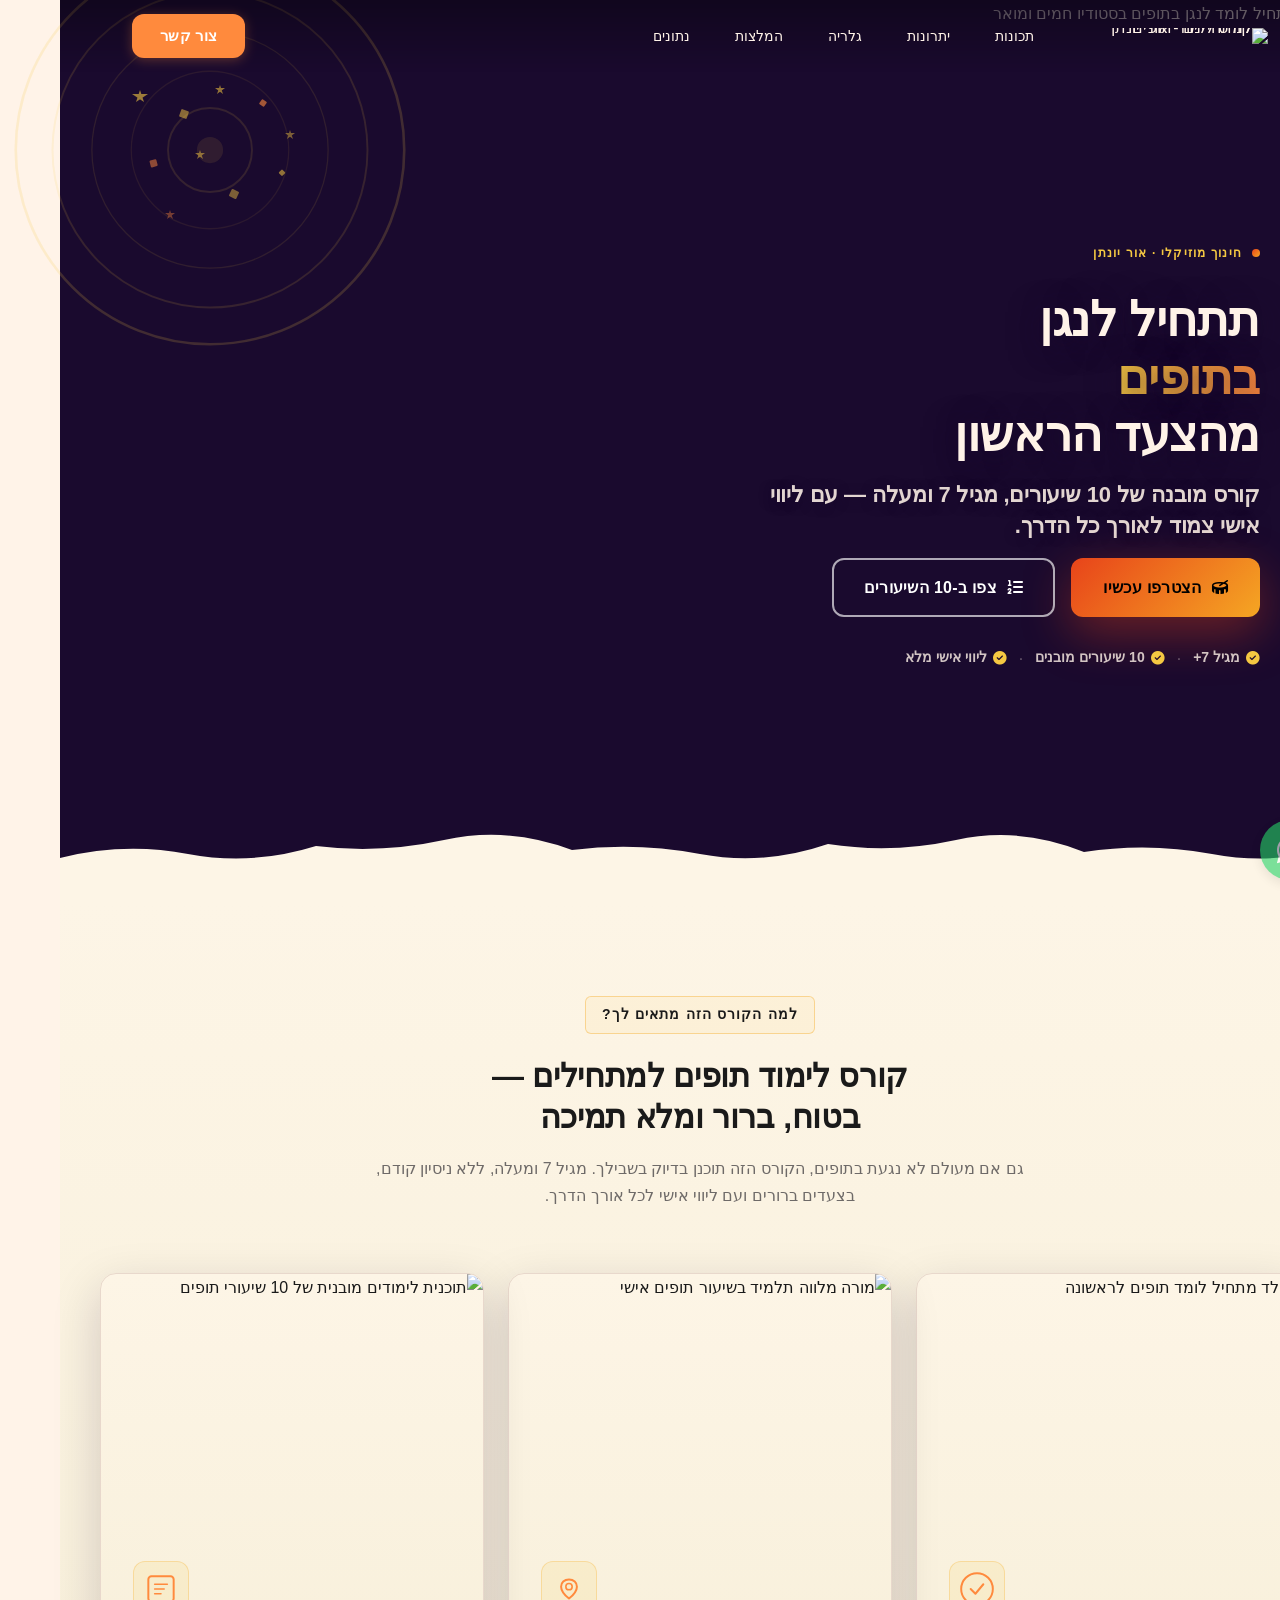
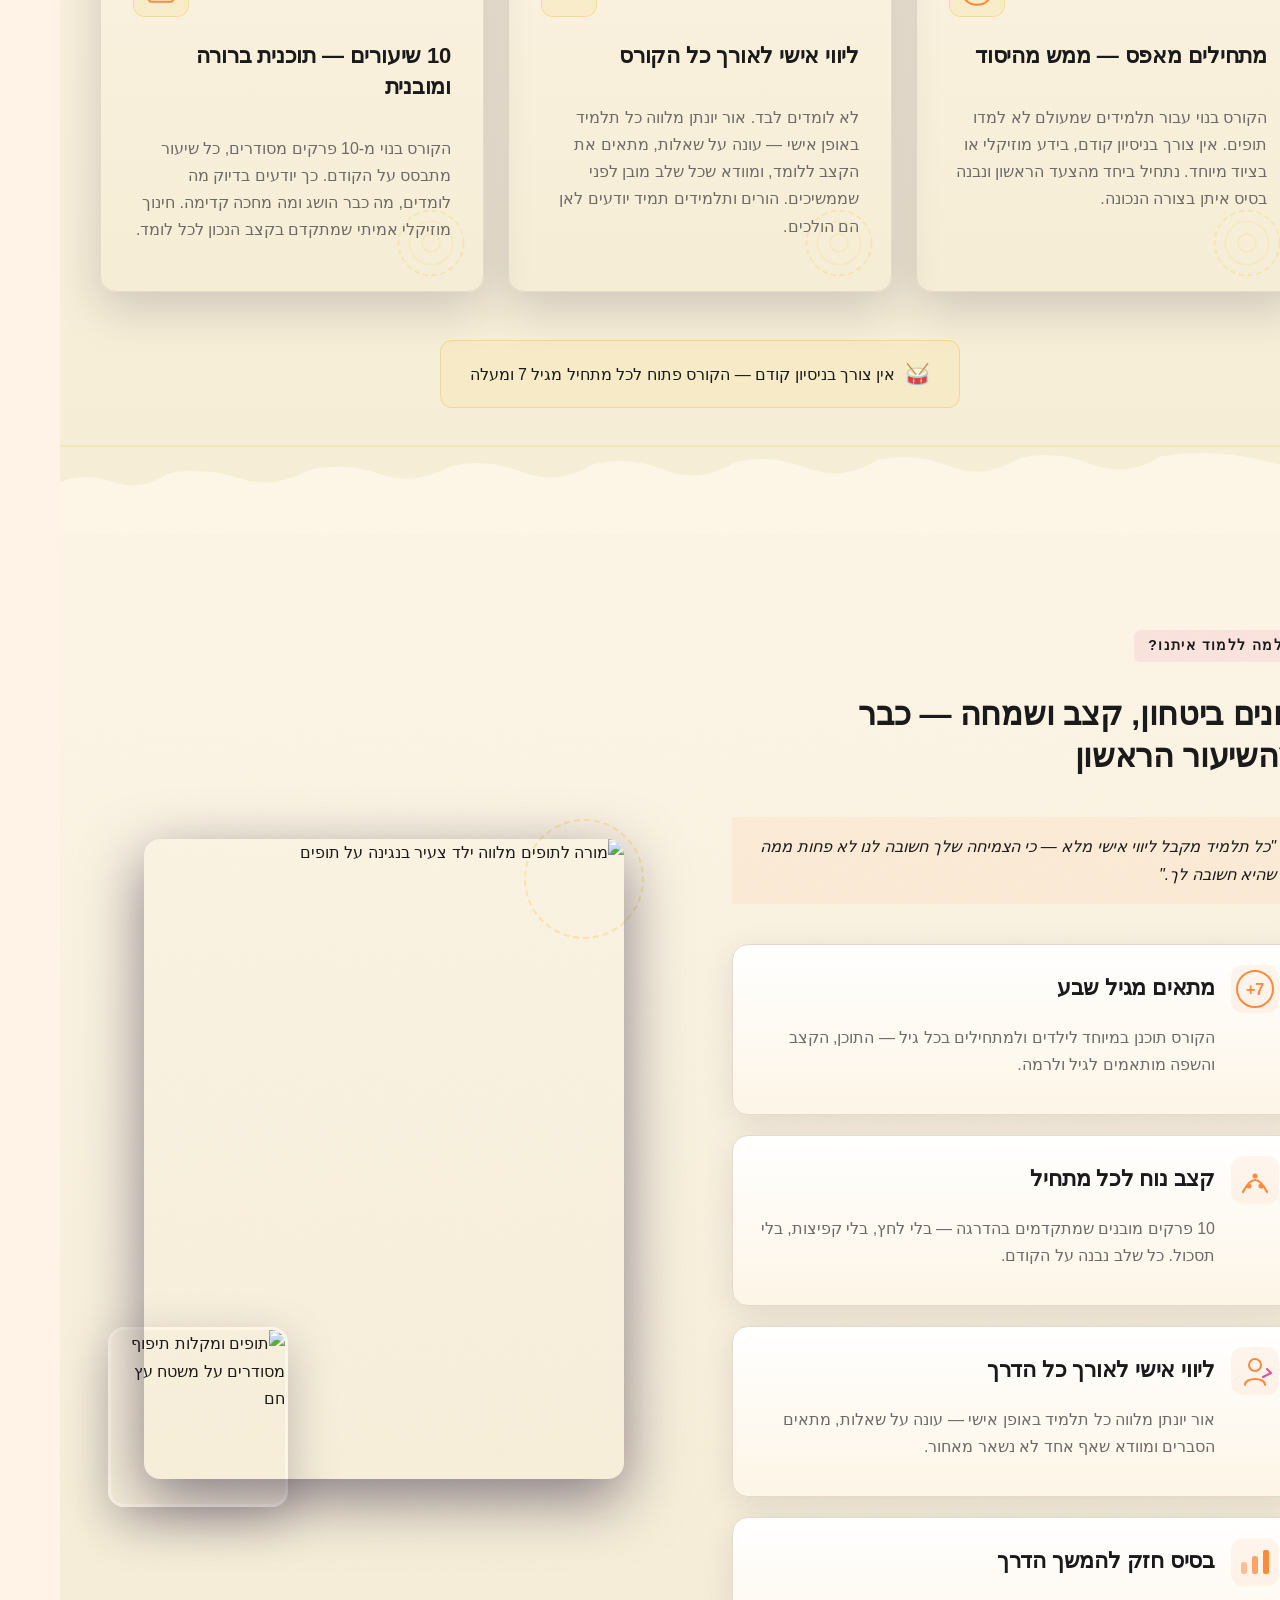
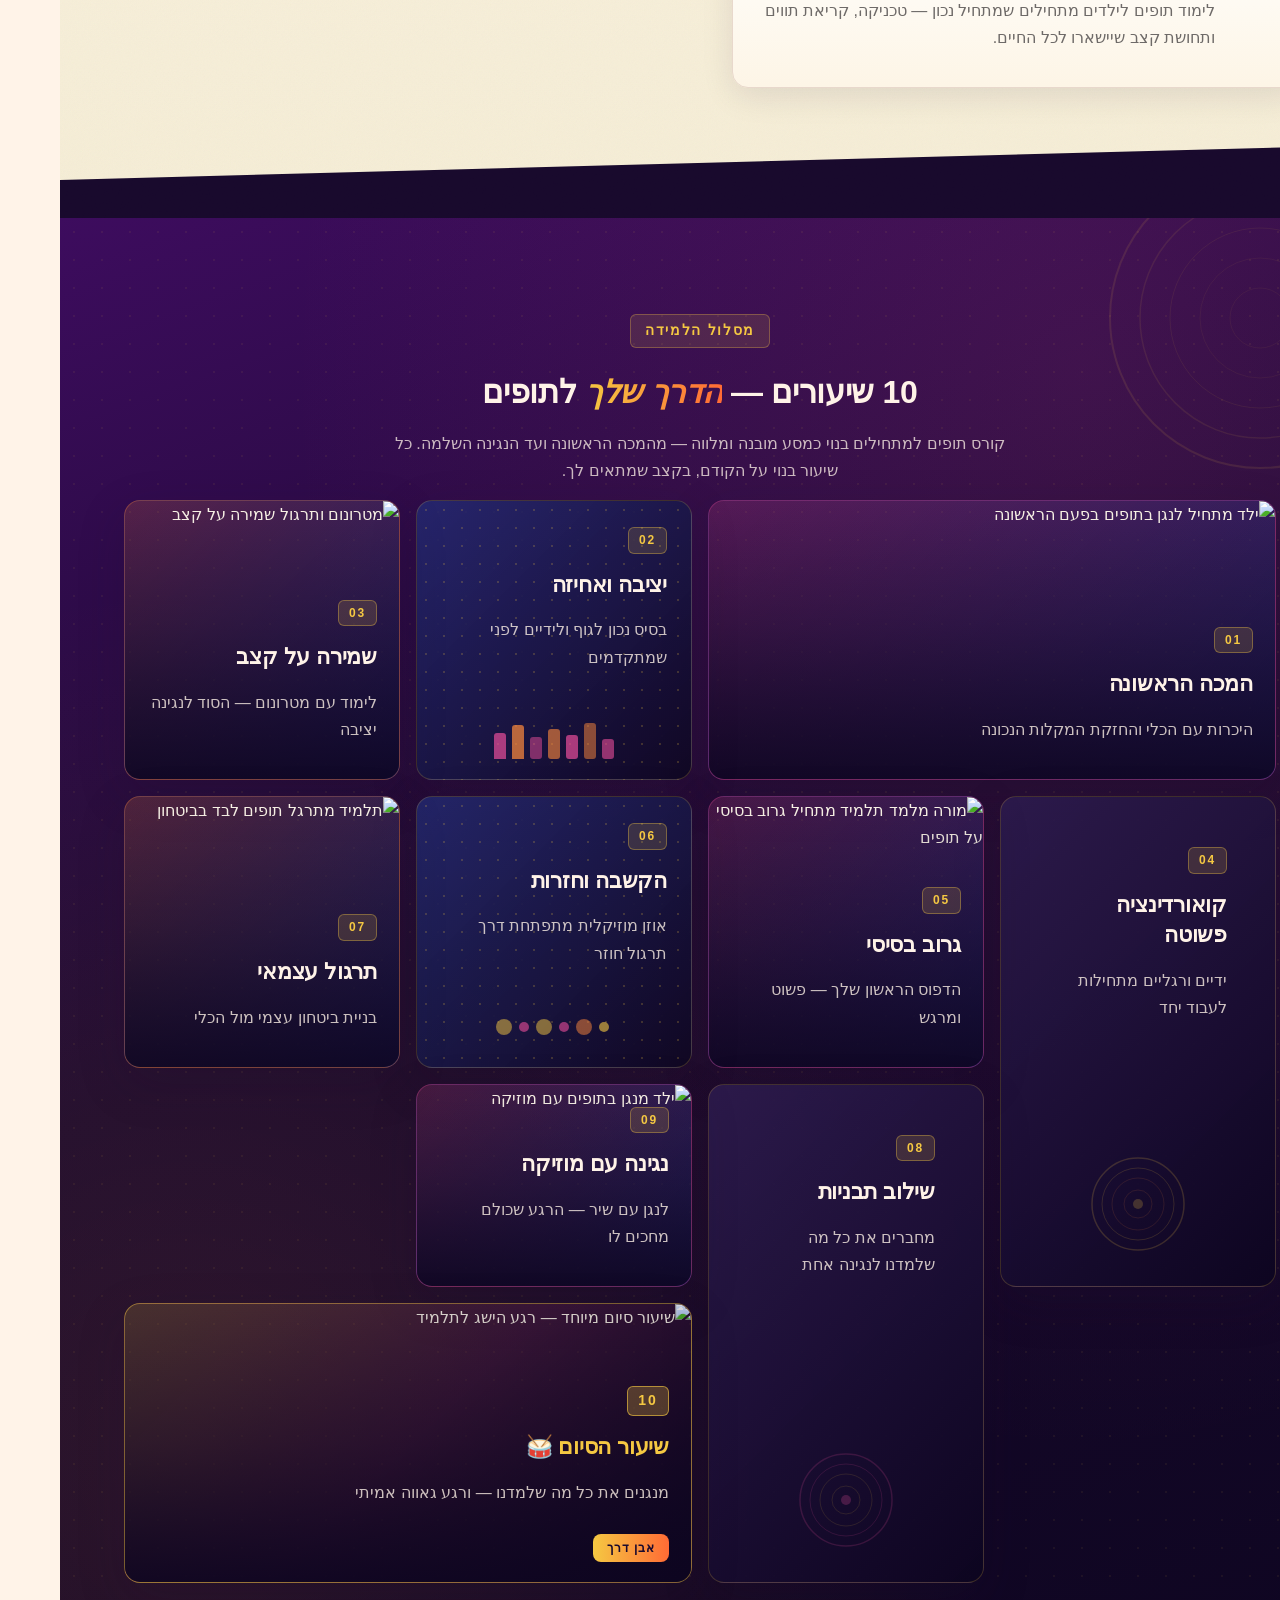
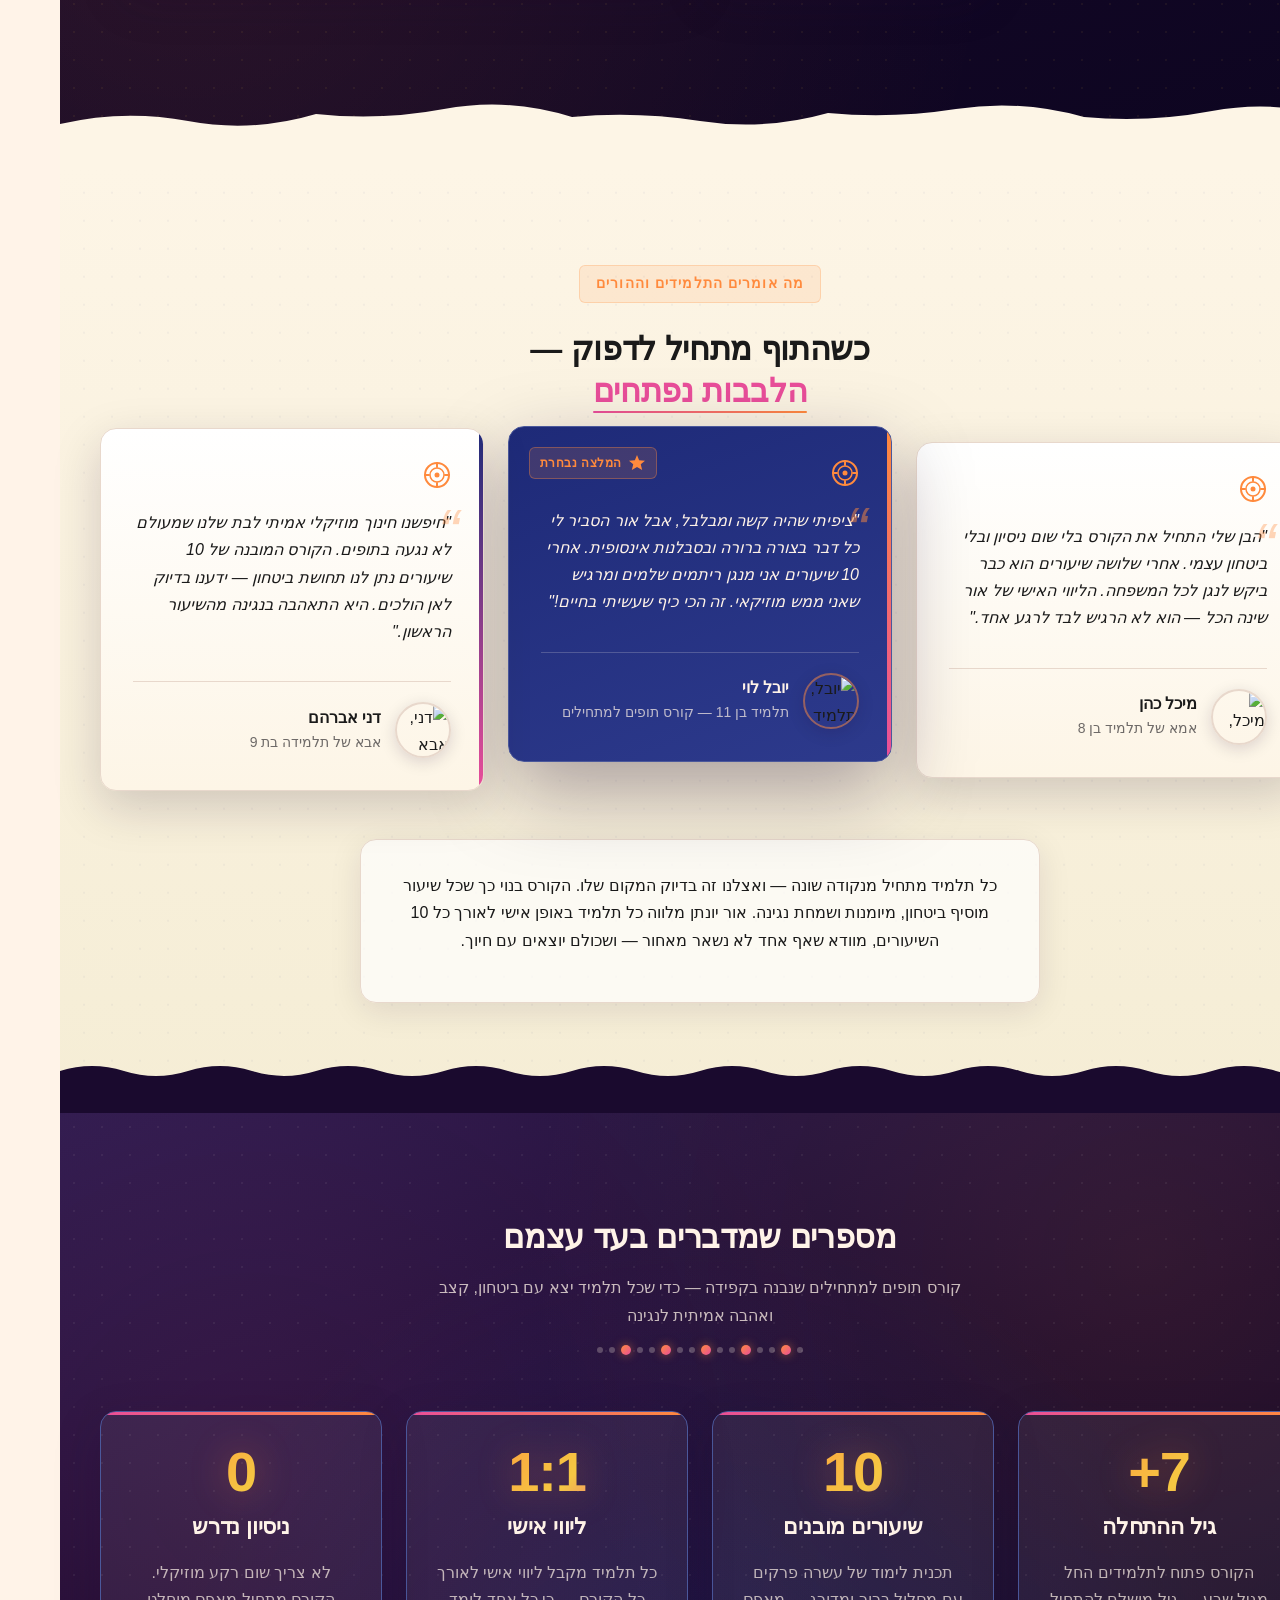
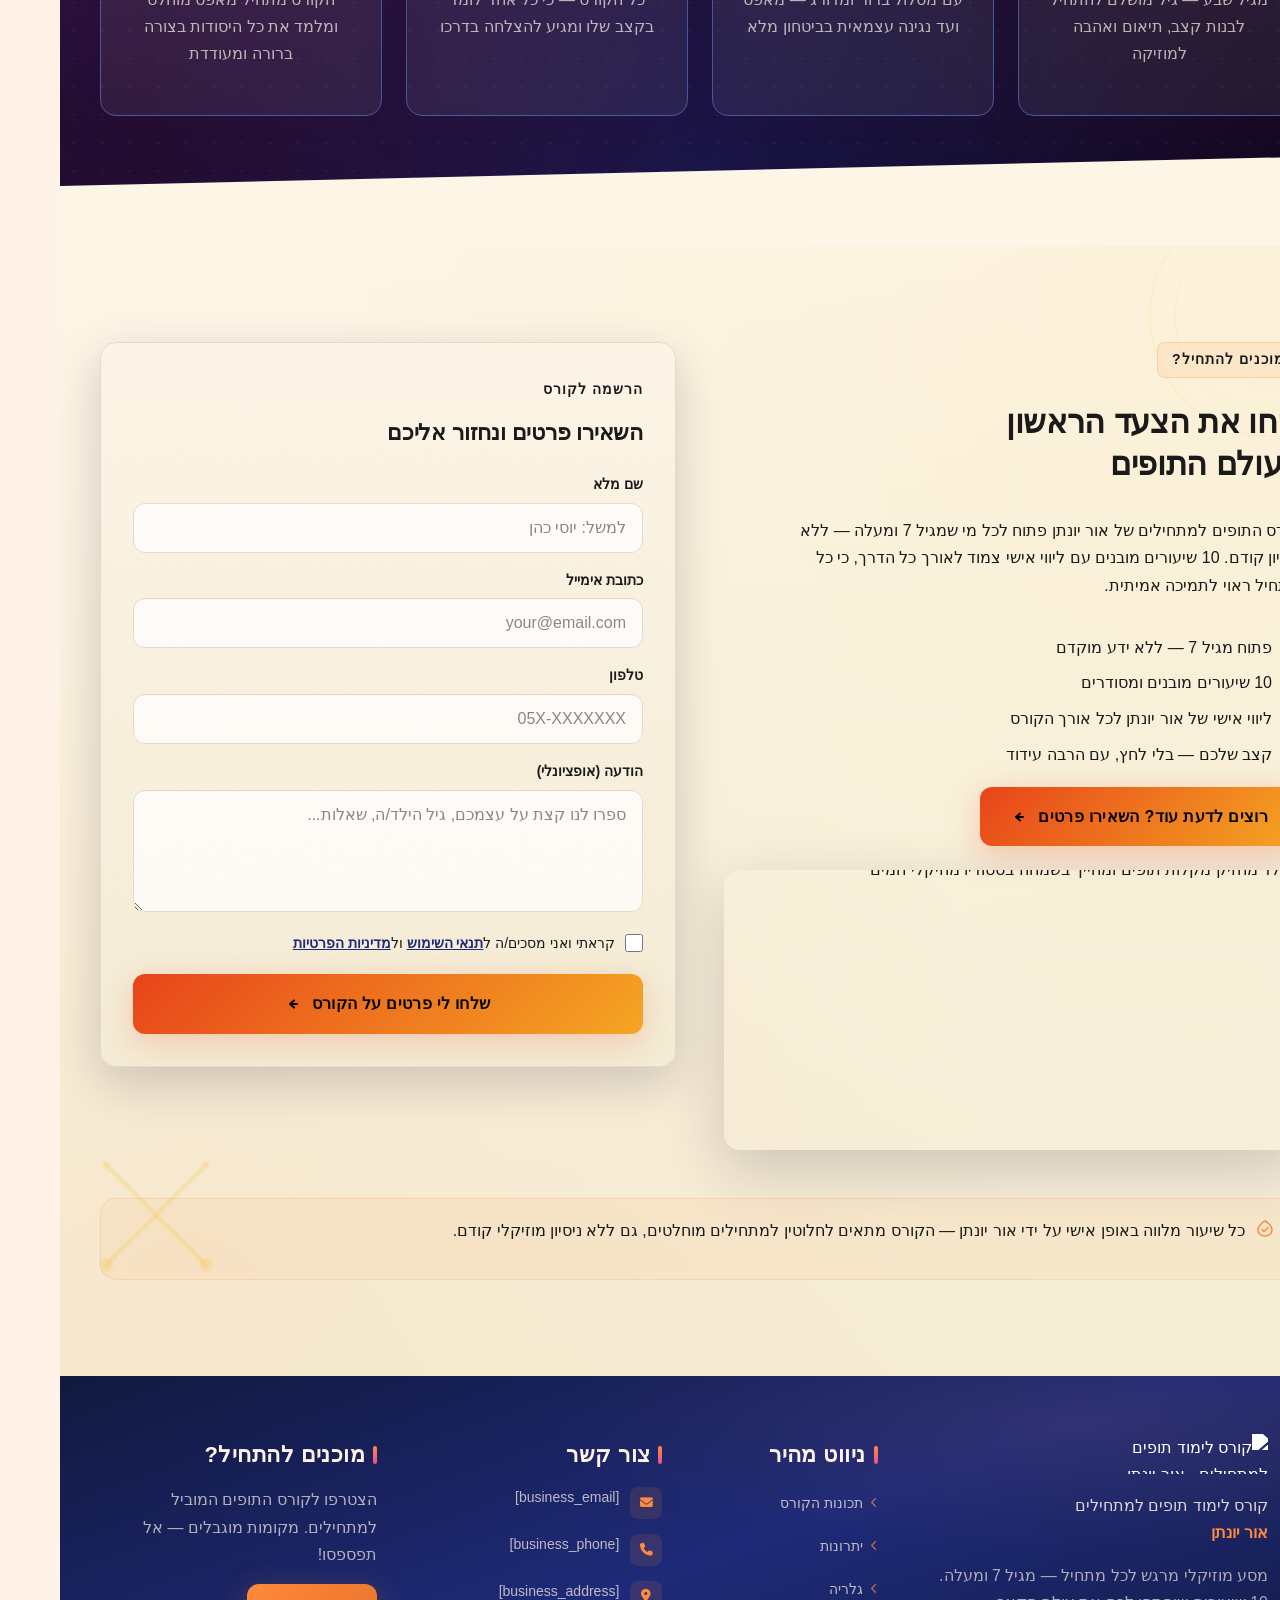
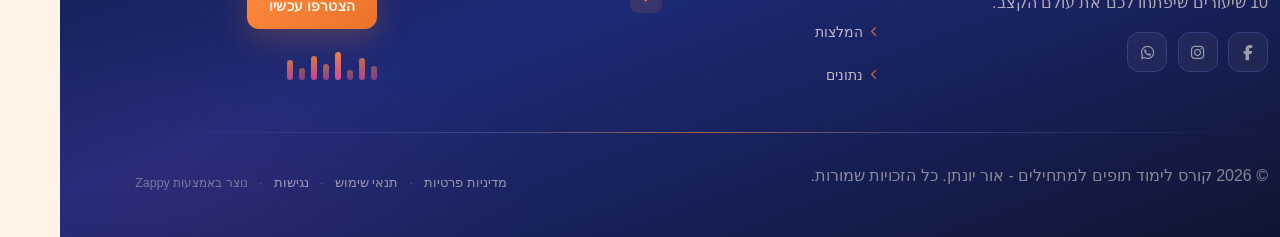
==== index.html @ 0bcd695f "Initial website commit" ====
<!DOCTYPE html>
<html lang="he" dir="rtl">
<head>
    <meta charset="UTF-8">
    <meta name="viewport" content="width=device-width, initial-scale=1.0">
    <meta name="robots" content="index, follow">
    <title>חינוך מוזיקלי — קורס לימוד תופים למתחילים - אור יונתן</title>
    <meta name="description" content="A beginner drums course designed for students starting from age 7, offering a structured 10-lesson curriculum. The course emphasizes personal accompaniment and ">
    <meta name="keywords" content="חינוך מוזיקלי, קורס תופים למתחילים, לימוד תופים לילדים מתחילים, קורס תופים אונליין למתחילים">
    
    <!-- Favicons -->
    <link rel="icon" type="image/x-icon" href="/assets/favicon.ico">
    <link rel="icon" type="image/png" sizes="16x16" href="/assets/favicon-16x16.png">
    <link rel="icon" type="image/png" sizes="32x32" href="/assets/favicon-32x32.png">
    <link rel="icon" type="image/png" sizes="48x48" href="/assets/favicon-48x48.png">
    <link rel="icon" type="image/png" sizes="192x192" href="/assets/favicon-192x192.png">
    <link rel="icon" type="image/png" sizes="512x512" href="/assets/favicon-512x512.png">
    <link rel="apple-touch-icon" href="/assets/apple-touch-icon.png">
    <!-- Zappy Analytics -->
<script>
(function() {
  'use strict';
  
  // Configuration
  var config = {
    websiteId: 'aa95f703-47a1-4709-b391-1533a9c128d7',
    apiUrl: 'https://api.zappy5.com/api/analytics/track',
    sessionDuration: 30 * 60 * 1000, // 30 minutes
    visitorDuration: 30 * 24 * 60 * 60 * 1000, // 30 days
    trackPageViews: true,
    trackClicks: true,
    trackFormSubmissions: true
  };
  
  // Generate or retrieve persistent visitor ID (30 days)
  function getVisitorId() {
    var visitorKey = 'zappy_visitor_' + config.websiteId;
    var visitor = null;
    
    try {
      visitor = localStorage.getItem(visitorKey);
      if (visitor) {
        var visitorData = JSON.parse(visitor);
        var now = Date.now();
        
        // Check if visitor ID is still valid (30 days)
        if (now - visitorData.created < config.visitorDuration) {
          // Update last seen timestamp
          visitorData.lastSeen = now;
          localStorage.setItem(visitorKey, JSON.stringify(visitorData));
          return visitorData.id;
        }
      }
    } catch (e) {
      console.warn('Zappy Analytics: LocalStorage not available');
    }
    
    // Generate new visitor ID
    var newVisitorId = 'zv_' + Date.now() + '_' + Math.random().toString(36).substr(2, 9);
    
    try {
      localStorage.setItem(visitorKey, JSON.stringify({
        id: newVisitorId,
        created: Date.now(),
        lastSeen: Date.now()
      }));
    } catch (e) {
      // Continue without local storage
    }
    
    return newVisitorId;
  }
  
  // Generate or retrieve session ID (30 minutes)
  function getSessionId() {
    var sessionKey = 'zappy_session_' + config.websiteId;
    var session = null;
    
    try {
      session = sessionStorage.getItem(sessionKey);
      if (session) {
        var sessionData = JSON.parse(session);
        var now = Date.now();
        
        // Check if session is still valid
        if (now - sessionData.timestamp < config.sessionDuration) {
          // Update timestamp
          sessionData.timestamp = now;
          sessionStorage.setItem(sessionKey, JSON.stringify(sessionData));
          return sessionData.id;
        }
      }
    } catch (e) {
      console.warn('Zappy Analytics: SessionStorage not available');
    }
    
    // Generate new session ID
    var newSessionId = 'zs_' + Date.now() + '_' + Math.random().toString(36).substr(2, 9);
    
    try {
      sessionStorage.setItem(sessionKey, JSON.stringify({
        id: newSessionId,
        timestamp: Date.now()
      }));
    } catch (e) {
      // Continue without session storage
    }
    
    return newSessionId;
  }
  
  var visitorId = getVisitorId();
  var sessionId = getSessionId();
  
  // Track an event
  function trackEvent(eventType, data) {
    data = data || {};
    
    var eventData = {
      website_id: config.websiteId,
      event_type: eventType,
      page_path: window.location.pathname,
      referrer: document.referrer || 'direct',
      visitor_id: visitorId,
      session_id: sessionId,
      metadata: data
    };
    
    // Use sendBeacon if available (better for page unload events)
    if (navigator.sendBeacon) {
      var blob = new Blob([JSON.stringify(eventData)], { type: 'application/json' });
      navigator.sendBeacon(config.apiUrl, blob);
    } else {
      // Fallback to fetch
      fetch(config.apiUrl, {
        method: 'POST',
        headers: {
          'Content-Type': 'application/json'
        },
        body: JSON.stringify(eventData),
        keepalive: true
      }).catch(function(error) {
        console.warn('Zappy Analytics: Failed to track event', error);
      });
    }
  }
  
  // Track page view
  if (config.trackPageViews) {
    trackEvent('pageview', {
      title: document.title,
      url: window.location.href
    });
  }
  
  // Track clicks on important elements
  if (config.trackClicks) {
    document.addEventListener('click', function(e) {
      var target = e.target;
      
      // Track button clicks (counted as actions)
      if (target.tagName === 'BUTTON' || target.closest('button')) {
        var button = target.tagName === 'BUTTON' ? target : target.closest('button');
        trackEvent('click', {
          element: 'button',
          text: button.textContent.trim().substring(0, 100),
          id: button.id || null,
          class: button.className || null
        });
      }
      
      // Track link clicks (navigation - not counted as actions)
      else if (target.tagName === 'A' || target.closest('a')) {
        var link = target.tagName === 'A' ? target : target.closest('a');
        trackEvent('navigation', {
          element: 'link',
          text: link.textContent.trim().substring(0, 100),
          href: link.href,
          external: link.hostname !== window.location.hostname
        });
      }
    }, true);
  }
  
  // Track form submissions
  if (config.trackFormSubmissions) {
    document.addEventListener('submit', function(e) {
      var form = e.target;
      
      trackEvent('form_submit', {
        form_id: form.id || null,
        form_name: form.name || null,
        form_action: form.action || null,
        form_method: form.method || 'GET'
      });
    }, true);
  }
  
  // Track time on page (send on page unload)
  var pageLoadTime = Date.now();
  
  window.addEventListener('beforeunload', function() {
    var timeOnPage = Math.floor((Date.now() - pageLoadTime) / 1000); // in seconds
    
    trackEvent('page_unload', {
      time_on_page: timeOnPage,
      page_path: window.location.pathname
    });
  });
  
  // Expose tracking function globally for custom events
  window.zappyAnalytics = {
    track: trackEvent,
    getVisitorId: function() { return visitorId; },
    getSessionId: function() { return sessionId; }
  };
  
})();
</script>
<!-- End Zappy Analytics -->
    <meta property="og:title" content="חינוך מוזיקלי — קורס לימוד תופים למתחילים - אור יונתן">
    <meta property="og:description" content="A beginner drums course designed for students starting from age 7, offering a structured 10-lesson curriculum. The course emphasizes personal accompaniment and ">
    <meta name="twitter:card" content="summary_large_image">
    <meta name="twitter:title" content="חינוך מוזיקלי — קורס לימוד תופים למתחילים - אור יונתן">
    <meta name="twitter:description" content="A beginner drums course designed for students starting from age 7, offering a structured 10-lesson curriculum. The course emphasizes personal accompaniment and ">
    <meta property="og:type" content="website">
  <meta property="og:locale" content="he_IL">
  
  
  
  
  
  <link rel="stylesheet" href="https://cdnjs.cloudflare.com/ajax/libs/font-awesome/6.4.0/css/all.min.css">

    <!-- Favicons -->
    <link rel="icon" type="image/x-icon" href="/assets/favicon.ico">
    <link rel="icon" type="image/png" sizes="16x16" href="/assets/favicon-16x16.png">
    <link rel="icon" type="image/png" sizes="32x32" href="/assets/favicon-32x32.png">
    <link rel="icon" type="image/png" sizes="48x48" href="/assets/favicon-48x48.png">
    <link rel="icon" type="image/png" sizes="192x192" href="/assets/favicon-192x192.png">
    <link rel="icon" type="image/png" sizes="512x512" href="/assets/favicon-512x512.png">
    <link rel="apple-touch-icon" href="/assets/apple-touch-icon.png">
    <!-- Cookie Consent -->
    <link rel="stylesheet" href="https://cdn.jsdelivr.net/npm/vanilla-cookieconsent@3/dist/cookieconsent.css">
    <script src="https://cdn.jsdelivr.net/npm/vanilla-cookieconsent@3/dist/cookieconsent.umd.js"></script>
    <!-- Mickidum Accessibility Toolbar -->
    <script src="https://cdn.jsdelivr.net/gh/mickidum/acc_toolbar/acctoolbar/acctoolbar.min.js"></script>
    <link rel="stylesheet" href="/styles.css">

    <style id="zappy-dropdown-submenu-styles">
      /* ========== DESKTOP DROPDOWN SUBMENU STYLES ========== */
      /* Base styles for dropdown submenus - parent must be positioned */
      .nav-menu li:has(.sub-menu), nav li:has(.sub-menu), .navbar li:has(.sub-menu), #navMenu li:has(.sub-menu) { position: relative; }
      /* Submenu base - hidden by default */
      .nav-menu .sub-menu, nav .sub-menu, .navbar .sub-menu, #navMenu .sub-menu { display: block !important; position: absolute !important; top: 100%; left: 0; min-width: 220px; background: white; border-radius: 8px; box-shadow: 0 8px 25px rgba(0,0,0,0.15); padding: 8px 0; opacity: 0; visibility: hidden; transform: translateY(10px); transition: all 0.3s ease; z-index: 1000; list-style: none; pointer-events: none; }
      /* CRITICAL: Desktop hover styles to show dropdown */
      .nav-menu li:hover > .sub-menu, nav li:hover > .sub-menu, .navbar li:hover > .sub-menu, #navMenu li:hover > .sub-menu { opacity: 1 !important; visibility: visible !important; transform: translateY(0) !important; pointer-events: auto !important; }
      /* Submenu item styling */
      .sub-menu li { list-style: none; margin: 0; padding: 0; }
      .sub-menu a { display: block !important; padding: 10px 16px !important; color: var(--text-dark, #333) !important; font-weight: 500; text-decoration: none; white-space: nowrap; transition: background-color 0.2s; }
      .sub-menu .zappy-nav-child > a { padding-left: 28px !important; font-size: 0.9em !important; opacity: 0.85 !important; }
      [dir="rtl"] .sub-menu .zappy-nav-child > a, html[lang="he"] .sub-menu .zappy-nav-child > a, html[lang="ar"] .sub-menu .zappy-nav-child > a { padding-left: 10px !important; padding-right: 28px !important; }
      .sub-menu .zappy-nav-parent > a { font-weight: 600 !important; }
      .sub-menu a:hover { background-color: #f5f5f5; }
      /* RTL (Hebrew/Arabic) dropdown positioning */
      [dir="rtl"] .nav-menu .sub-menu, [dir="rtl"] nav .sub-menu, [dir="rtl"] .navbar .sub-menu, html[lang="he"] .nav-menu .sub-menu, html[lang="he"] nav .sub-menu, html[lang="he"] .navbar .sub-menu, html[lang="ar"] .nav-menu .sub-menu, html[lang="ar"] nav .sub-menu, html[lang="ar"] .navbar .sub-menu { left: auto !important; right: 0 !important; }
      /* Hide empty dropdown menus (exclude catalog sub-menus that use <a> children instead of <li>) */
      .sub-menu:empty, .sub-menu:not(:has(li:not(.zappy-hidden-menu-item))):not(:has(> a)), .sub-menu:not(:has(li)):not(:has(> a)) { display: none !important; opacity: 0 !important; visibility: hidden !important; pointer-events: none !important; }
      /* Desktop: show submenu on Menu Group hover */
      li:has(.menu-group-title):hover > .sub-menu { opacity: 1 !important; visibility: visible !important; transform: translateY(0) !important; pointer-events: auto !important; }
      /* Menu Group title styling */
      .nav-menu > li > .menu-group-title, #navMenu > li > .menu-group-title { display: inline-block; padding: 0.5rem 1rem; cursor: default; user-select: none; }
      
      /* ========== MOBILE SUBMENU STYLES ========== */
      @media (max-width: 768px) {
        .nav-menu .sub-menu, nav .sub-menu, .navbar .sub-menu, #navMenu .sub-menu { position: static !important; transform: none !important; box-shadow: none !important; background: transparent !important; max-height: 0; overflow: hidden; opacity: 0; visibility: hidden; transition: max-height 0.3s ease, opacity 0.3s ease; padding: 0 !important; border-radius: 0 !important; }
        .navbar .sub-menu.mobile-expanded, .nav-menu .sub-menu.mobile-expanded, #navMenu .sub-menu.mobile-expanded { max-height: none !important; overflow-y: visible !important; opacity: 1 !important; visibility: visible !important; padding: 8px 0 8px 16px !important; }
        [dir="rtl"] .sub-menu.mobile-expanded, html[lang="he"] .sub-menu.mobile-expanded { padding: 8px 16px 8px 0 !important; }
        /* Disable hover behavior on mobile */
        .nav-menu li:hover > .sub-menu, nav li:hover > .sub-menu, .navbar li:hover > .sub-menu, #navMenu li:hover > .sub-menu { opacity: 0; visibility: hidden; pointer-events: none; }
        .nav-menu li > .sub-menu.mobile-expanded, nav li > .sub-menu.mobile-expanded, .navbar li > .sub-menu.mobile-expanded, #navMenu li > .sub-menu.mobile-expanded { opacity: 1 !important; visibility: visible !important; pointer-events: auto !important; }
        .nav-menu li:has(.sub-menu), nav li:has(.sub-menu), .navbar li:has(.sub-menu), #navMenu li:has(.sub-menu) { display: flex !important; flex-wrap: wrap !important; align-items: center !important; position: relative !important; min-height: 44px !important; }
        .nav-menu li:has(.sub-menu) > a, nav li:has(.sub-menu) > a, .navbar li:has(.sub-menu) > a, #navMenu li:has(.sub-menu) > a { flex: 1 !important; min-width: 0 !important; }
        .nav-menu li:has(.sub-menu) > .menu-group-title, nav li:has(.sub-menu) > .menu-group-title, .navbar li:has(.sub-menu) > .menu-group-title, #navMenu li:has(.sub-menu) > .menu-group-title { flex: 1 !important; min-width: 0 !important; padding: 0 !important; line-height: inherit !important; }
        .nav-menu li:has(.sub-menu) > .sub-menu, nav li:has(.sub-menu) > .sub-menu, .navbar li:has(.sub-menu) > .sub-menu, #navMenu li:has(.sub-menu) > .sub-menu { flex-basis: 100% !important; width: 100% !important; }
        .nav-menu li:has(.sub-menu) > a [class*="chevron"], .nav-menu li:has(.sub-menu) > a [class*="arrow"], .nav-menu li:has(.sub-menu) > a .fa-chevron-down, .nav-menu li:has(.sub-menu) > a .fa-angle-down, nav li:has(.sub-menu) > a [class*="chevron"], nav li:has(.sub-menu) > a [class*="arrow"], #navMenu li:has(.sub-menu) > a [class*="chevron"], #navMenu li:has(.sub-menu) > a [class*="arrow"] { display: none !important; visibility: hidden !important; }
        .mobile-submenu-toggle { display: flex !important; align-items: center !important; justify-content: center !important; width: 44px !important; height: auto !important; background: transparent !important; border: none !important; cursor: pointer !important; color: var(--text-dark) !important; position: static !important; flex-shrink: 0 !important; align-self: stretch !important; z-index: 2 !important; padding: 0 !important; margin: 0 !important; }
        .mobile-submenu-toggle::after { content: '' !important; width: 0 !important; height: 0 !important; border-left: 6px solid transparent !important; border-right: 6px solid transparent !important; border-top: 7px solid currentColor !important; transition: transform 0.3s ease !important; }
        .mobile-submenu-toggle.expanded::after { transform: rotate(180deg) !important; }
        .sub-menu a { padding: 10px 0 !important; display: block !important; color: var(--text-dark) !important; white-space: normal !important; }
        .sub-menu .zappy-nav-child > a { padding-left: 28px !important; font-size: 0.9em !important; opacity: 0.85 !important; }
        [dir="rtl"] .sub-menu .zappy-nav-child > a, html[lang="he"] .sub-menu .zappy-nav-child > a, html[lang="ar"] .sub-menu .zappy-nav-child > a { padding-left: 0 !important; padding-right: 28px !important; }
        .sub-menu .zappy-nav-parent > a { font-weight: 600 !important; }
        .nav-menu.active, #navMenu.active { max-width: 100vw !important; overflow-x: hidden !important; box-sizing: border-box !important; }
        .navbar .sub-menu li a, nav.navbar .sub-menu li a, .zappy-products-dropdown .sub-menu a { color: var(--text-dark) !important; }
      }
      @media (min-width: 769px) { .mobile-submenu-toggle { display: none !important; } }
    </style>

    <style id="zappy-widget-visibility">
      html[dir="rtl"] .whatsapp-float { right: 20px !important; left: auto !important; }
      html[dir="ltr"] .whatsapp-float, html:not([dir]) .whatsapp-float { left: 20px !important; right: auto !important; }
      html[dir="rtl"] #mic-access-tool-general-button, html[dir="rtl"] .mic-access-tool-general-button,
      html[dir="rtl"] #mic-init-access-tool .mic-access-tool-general-button,
      html[dir="rtl"] #mic-init-access-tool #mic-access-tool-general-button,
      html[dir="rtl"] ._access-icon { left: 20px !important; right: auto !important; }
      html[dir="ltr"] #mic-access-tool-general-button, html[dir="ltr"] .mic-access-tool-general-button,
      html[dir="ltr"] #mic-init-access-tool .mic-access-tool-general-button,
      html[dir="ltr"] #mic-init-access-tool #mic-access-tool-general-button,
      html[dir="ltr"] ._access-icon,
      html:not([dir]) #mic-access-tool-general-button, html:not([dir]) .mic-access-tool-general-button,
      html:not([dir]) #mic-init-access-tool .mic-access-tool-general-button,
      html:not([dir]) #mic-init-access-tool #mic-access-tool-general-button,
      html:not([dir]) ._access-icon { right: 20px !important; left: auto !important; }
      @media (max-width: 768px) { .whatsapp-float { display: flex !important; } }
      @media (min-width: 769px) { .whatsapp-float { display: flex !important; } }
      @media (max-width: 768px) {
        #mic-access-tool-general-button, .mic-access-tool-general-button,
        #mic-init-access-tool .mic-access-tool-general-button, #mic-init-access-tool #mic-access-tool-general-button,
        ._access-icon { display: flex !important; visibility: visible !important; opacity: 1 !important; pointer-events: auto !important; }
        #mic-access-tool-box, .mic-access-tool-box, #mic-init-access-tool #mic-access-tool-box,
        div[id*="mic-access-tool-box"], ._access-menu {
          visibility: hidden; opacity: 0; pointer-events: auto !important;
        }
      }
      @media (min-width: 769px) {
        #mic-access-tool-general-button, .mic-access-tool-general-button,
        #mic-init-access-tool .mic-access-tool-general-button, #mic-init-access-tool #mic-access-tool-general-button,
        ._access-icon { display: flex !important; visibility: visible !important; opacity: 1 !important; pointer-events: auto !important; }
        #mic-access-tool-box, .mic-access-tool-box, #mic-init-access-tool #mic-access-tool-box,
        div[id*="mic-access-tool-box"], ._access-menu {
          visibility: hidden; opacity: 0; pointer-events: auto !important;
        }
      }
    </style>
</head>
<body>

  <nav class="navbar" dir="rtl">
  <button class="mobile-toggle" id="mobileToggle" aria-label="Menu">
    <svg class="hamburger-icon" width="24" height="24" viewBox="0 0 24 24" fill="none">
      <path d="M3 12h18M3 6h18M3 18h18" stroke="currentColor" stroke-width="2" stroke-linecap="round"></path>
    </svg>
    <svg class="close-icon" width="24" height="24" viewBox="0 0 24 24" fill="none" style="display: none;">
      <path d="M18 6L6 18M6 6l12 12" stroke="currentColor" stroke-width="2" stroke-linecap="round"></path>
    </svg>
  </button>

  <button class="phone-header-btn" data-phone="[business_phone]" aria-label="Call">
    <svg width="20" height="20" viewBox="0 0 24 24" fill="currentColor">
      <path d="M22 16.92v3a2 2 0 0 1-2.18 2 19.79 19.79 0 0 1-8.63-3.07 19.5 19.5 0 0 1-6-6 19.79 19.79 0 0 1-3.07-8.67A2 2 0 0 1 4.11 2h3a2 2 0 0 1 2 1.72 12.84 12.84 0 0 0 .7 2.81 2 2 0 0 1-.45 2.11L8.09 9.91a16 16 0 0 0 6 6l1.27-1.27a2 2 0 0 1 2.11-.45 12.84 12.84 0 0 0 2.81.7A2 2 0 0 1 22 16.92z"></path>
    </svg>
  </button>

  <div class="nav-container">
    <div class="nav-right-group"><div class="nav-brand">
      <a href="/" class="logo-link">
        <img src="/assets/logo.webp" alt="קורס לימוד תופים למתחילים - אור יונתן" class="logo">
      </a>
    </div><ul class="nav-menu" id="navMenu"><li><a href="#features">תכונות</a></li><li><a href="#benefits">יתרונות</a></li><li><a href="#gallery">גלריה</a></li><li><a href="#testimonials">המלצות</a></li><li><a href="#stats">נתונים</a></li></ul></div>

    

    <div class="nav-cta-container">
      <a href="#cta" class="nav-cta-btn">צור קשר</a>
    </div>
  </div>
</nav>
<script>

// Navbar Mobile Menu Toggle and Contrast Fix
(function() {
  // Use 'load' event instead of 'DOMContentLoaded' to ensure we run AFTER all other scripts
  window.addEventListener('load', function() {
    
    // FIX MOBILE BUTTON CONTRAST
    // Detect navbar background color and apply contrasting color to mobile buttons
    const navbar = document.querySelector('.navbar, nav, header');
    if (!navbar) {
      console.log('[Navbar] Navbar element not found');
      return;
    }
    
    // DECLARE VARIABLES EARLY to avoid Temporal Dead Zone errors
    // These are used in multiple places below
    let mobileToggle = document.getElementById('mobileToggle') ||
                       document.querySelector('.mobile-toggle') ||
                       document.querySelector('.hamburger') ||
                       document.querySelector('.hamburger-menu') ||
                       document.querySelector('.menu-toggle') ||
                       document.querySelector('.burger-menu') ||
                       document.querySelector('[aria-label="Menu"]') ||
                       document.querySelector('[aria-label="תפריט"]');
    
    const phoneBtn = document.querySelector('.phone-header-btn');
    
    const computedStyle = window.getComputedStyle(navbar);
    let bgColor = computedStyle.backgroundColor;
    
    console.log('[Navbar] Initial navbar background:', bgColor);
    
    // Check if background is transparent or rgba with 0 alpha
    const isTransparent = bgColor === 'transparent' || 
                         bgColor === 'rgba(0, 0, 0, 0)' ||
                         (bgColor.startsWith('rgba') && bgColor.includes(', 0)'));
    
    if (isTransparent) {
      // Check for background-image or gradient
      const bgImage = computedStyle.backgroundImage;
      if (bgImage && bgImage !== 'none') {
        console.log('[Navbar] Navbar has background image/gradient, using dark text');
        bgColor = 'rgb(240, 240, 240)'; // Assume light background
      } else {
        // Transparent navbar - check body background
        const bodyBg = window.getComputedStyle(document.body).backgroundColor;
        console.log('[Navbar] Navbar transparent, using body background:', bodyBg);
        bgColor = bodyBg;
      }
    }
    
    // Calculate luminance to determine if background is light or dark
    const rgb = bgColor.match(/\d+/g);
    if (rgb && rgb.length >= 3) {
      const r = parseInt(rgb[0]);
      const g = parseInt(rgb[1]);
      const b = parseInt(rgb[2]);
      const luminance = (0.299 * r + 0.587 * g + 0.114 * b) / 255;
      
      // Mobile button colors are set by Claude's AI-generated CSS (same as .nav-menu a)
      // No dynamic color overrides needed - colors come from the generated navbar CSS
      console.log('[Navbar] Mobile button colors preserved from Claude CSS (luminance:', luminance.toFixed(2) + ')');
      
      // FIX ICON SIZES - Ensure SVGs are properly sized and visible
      // INJECT CRITICAL CSS TO OVERRIDE ANY CONFLICTING RULES
      const criticalCSS = document.createElement('style');
      criticalCSS.id = 'zappy-mobile-nav-fix';
      const htmlLang = document.documentElement.lang || 'en';
      const htmlDir = document.documentElement.dir || 'ltr';
      // Check both dir attribute AND lang for RTL detection
      // dir="rtl" is the most reliable indicator
      const isRTL = htmlDir === 'rtl' || htmlLang === 'he' || htmlLang === 'ar';
      
      criticalCSS.textContent = `
        /* Hide mobile buttons on desktop, show only on mobile */
        @media (min-width: 769px) {
          .mobile-toggle,
          .phone-header-btn {
            display: none !important;
          }
        }
        
        /* Show and position mobile buttons correctly on mobile */
        @media (max-width: 768px) {
          .mobile-toggle,
          .phone-header-btn {
            position: absolute !important;
            top: 50% !important;
            transform: translateY(-50%) !important;
            z-index: 1001 !important;
            display: flex !important;
            align-items: center !important;
            justify-content: center !important;
            width: 36px !important;
            height: 36px !important;
            border-radius: 50% !important;
            border: none !important;
            cursor: pointer !important;
            padding: 6px !important;
            background: none !important;
            color: var(--nav-text, var(--text-dark)) !important;
          }
          
          /* LTR positioning (default): hamburger LEFT, phone RIGHT */
          html:not([dir="rtl"]):not([lang="he"]):not([lang="ar"]) .mobile-toggle,
          html[dir="ltr"] .mobile-toggle {
            left: 12px !important;
            right: auto !important;
          }
          html:not([dir="rtl"]):not([lang="he"]):not([lang="ar"]) .phone-header-btn,
          html[dir="ltr"] .phone-header-btn {
            right: 12px !important;
            left: auto !important;
          }
          
          /* RTL positioning: hamburger RIGHT, phone LEFT */
          html[dir="rtl"] .mobile-toggle,
          html[lang="he"] .mobile-toggle,
          html[lang="ar"] .mobile-toggle {
            right: 12px !important;
            left: auto !important;
          }
          html[dir="rtl"] .phone-header-btn,
          html[lang="he"] .phone-header-btn,
          html[lang="ar"] .phone-header-btn {
            left: 12px !important;
            right: auto !important;
          }
          
          /* CRITICAL: Ensure nav-container has min-height on mobile */
          /* All children are positioned absolutely/fixed on mobile, so height:auto collapses to 0 */
          .nav-container {
            min-height: 70px !important;
            position: relative !important;
          }
          
          /* Ensure SVG icons are properly sized and inherit color */
          .mobile-toggle svg,
          .phone-header-btn svg {
            width: 24px !important;
            height: 24px !important;
            /* Don't force display - let JavaScript control hamburger/close toggle */
          }
          
          /* Reset nav-cta-container on mobile - remove desktop box-shadow/padding */
          /* that creates a visible ghost box when CTA button is hidden */
          .nav-cta-container {
            box-shadow: none !important;
            padding: 0 !important;
          }
          
          /* Hide nav-cta-container entirely on mobile when there's no lang-switcher */
          /* (only the CTA button is inside, and it's hidden on mobile) */
          .nav-cta-container:not(:has(.lang-switcher)) {
            display: none !important;
          }
          
          /* CRITICAL: Prevent hero image fade gradient from bleeding over headline text */
          /* The .image-fade-gradient has bottom: -30px (extends below parent) */
          /* On mobile stacked layout, this overlaps the h1 text below the image */
          .hero-image-column {
            overflow: hidden !important;
          }
          .image-fade-gradient {
            bottom: 0 !important;
          }
          
          /* Hide desktop language switcher on mobile - hamburger menu handles it */
          /* High specificity to override stored CSS */
          .lang-switcher,
          .nav-cta-container .lang-switcher,
          .nav-container .lang-switcher,
          .navbar .lang-switcher,
          .navbar .nav-cta-container .lang-switcher {
            display: none !important;
          }
        }
      `;
      
      // Remove existing fix if present and inject new one
      const existing = document.getElementById('zappy-mobile-nav-fix');
      if (existing) existing.remove();
      document.head.appendChild(criticalCSS);
      
      console.log('[Navbar] Critical CSS injected for mobile nav positioning');
      
      // ONLY apply inline positioning styles on mobile viewport
      // On desktop, the CSS handles hiding these buttons with display: none
      // Inline styles were breaking desktop layout by overriding CSS
      const isMobileViewport = window.innerWidth <= 768;
      
      if (mobileToggle) {
        // Icon sizing applies to all viewports for consistency
        const hamburgerIcon = mobileToggle.querySelector('.hamburger-icon');
        const closeIcon = mobileToggle.querySelector('.close-icon');
        
        if (hamburgerIcon) {
          hamburgerIcon.style.setProperty('width', '24px', 'important');
          hamburgerIcon.style.setProperty('height', '24px', 'important');
          hamburgerIcon.style.setProperty('display', 'block', 'important'); // Show hamburger by default
        }
        if (closeIcon) {
          closeIcon.style.setProperty('width', '24px', 'important');
          closeIcon.style.setProperty('height', '24px', 'important');
          closeIcon.style.setProperty('display', 'none', 'important'); // Hide close icon by default
        }
        
        // ONLY set positioning inline styles on mobile
        if (isMobileViewport) {
          mobileToggle.style.setProperty('position', 'absolute', 'important');
          mobileToggle.style.setProperty('top', '50%', 'important');
          mobileToggle.style.setProperty('transform', 'translateY(-50%)', 'important');
          mobileToggle.style.setProperty('z-index', '1001', 'important');
          
          // Clear any inline left/right so CSS can take over based on html[dir]
          mobileToggle.style.removeProperty('left');
          mobileToggle.style.removeProperty('right');
          
          console.log('[Navbar] Mobile toggle positioning applied (mobile viewport)');
        } else {
          // On desktop, clear any positioning styles to let CSS handle it
          mobileToggle.style.removeProperty('position');
          mobileToggle.style.removeProperty('top');
          mobileToggle.style.removeProperty('transform');
          mobileToggle.style.removeProperty('z-index');
          mobileToggle.style.removeProperty('left');
          mobileToggle.style.removeProperty('right');
          console.log('[Navbar] Desktop viewport - cleared mobile toggle inline positioning');
        }
      }
      
      if (phoneBtn) {
        // Icon sizing applies to all viewports
        const phoneIcon = phoneBtn.querySelector('svg');
        if (phoneIcon) {
          phoneIcon.style.width = '24px';
          phoneIcon.style.height = '24px';
          phoneIcon.setAttribute('width', '24');
          phoneIcon.setAttribute('height', '24');
        }
        
        // ONLY set positioning inline styles on mobile
        if (isMobileViewport) {
          phoneBtn.style.setProperty('position', 'absolute', 'important');
          phoneBtn.style.setProperty('top', '50%', 'important');
          phoneBtn.style.setProperty('transform', 'translateY(-50%)', 'important');
          phoneBtn.style.setProperty('z-index', '1001', 'important');
          
          // Clear any inline left/right so CSS can take over based on html[dir]
          phoneBtn.style.removeProperty('left');
          phoneBtn.style.removeProperty('right');
          
          console.log('[Navbar] Phone button positioning applied (mobile viewport)');
        } else {
          // On desktop, clear any positioning styles to let CSS handle it
          phoneBtn.style.removeProperty('position');
          phoneBtn.style.removeProperty('top');
          phoneBtn.style.removeProperty('transform');
          phoneBtn.style.removeProperty('z-index');
          phoneBtn.style.removeProperty('left');
          phoneBtn.style.removeProperty('right');
          console.log('[Navbar] Desktop viewport - cleared phone button inline positioning');
        }
      }
    } else {
      console.log('[Navbar] Could not parse background color:', bgColor);
    }
    
    // MOBILE MENU TOGGLE
    // Re-query in case DOM changed (mobileToggle already declared at top of function)
    mobileToggle = document.getElementById('mobileToggle') ||
                   document.querySelector('.mobile-toggle') ||
                   document.querySelector('.hamburger') ||
                   document.querySelector('.hamburger-menu') ||
                   document.querySelector('.menu-toggle') ||
                   document.querySelector('.burger-menu') ||
                   document.querySelector('[aria-label="Menu"]') ||
                   document.querySelector('[aria-label="תפריט"]');
    
    // EXPANDED SEARCH: Find nav menu by ID or class
    const navMenu = document.getElementById('navMenu') ||
                  document.querySelector('.nav-menu') ||
                  document.querySelector('.nav-links') ||
                  document.querySelector('nav ul:not(.submenu)');
    
    if (!mobileToggle || !navMenu) {
      console.log('[Navbar] Mobile toggle or menu not found:', { toggle: !!mobileToggle, menu: !!navMenu });
      return;
    }
    
    // Ensure navMenu has ID for CSS targeting
    if (!navMenu.id) {
      navMenu.id = 'navMenu';
    }
    
    console.log('[Navbar] Initializing mobile menu...');
    
    // Remove any existing event listeners by cloning the button
    const newToggle = mobileToggle.cloneNode(true);
    mobileToggle.parentNode.replaceChild(newToggle, mobileToggle);
    
    // Toggle menu on button click - use newToggle now
    newToggle.addEventListener('click', function(e) {
      e.preventDefault();
      e.stopPropagation();
      
      const hamburgerIcon = this.querySelector('.hamburger-icon');
      const closeIcon = this.querySelector('.close-icon');
      const isActive = navMenu.classList.contains('active');
      
      if (isActive) {
        // Close menu
        navMenu.classList.remove('active');
        if (hamburgerIcon) hamburgerIcon.style.setProperty('display', 'block', 'important');
        if (closeIcon) closeIcon.style.setProperty('display', 'none', 'important');
        document.body.style.overflow = '';
        console.log('[Navbar] Menu closed');
      } else {
        // Open menu
        navMenu.classList.add('active');
        if (hamburgerIcon) hamburgerIcon.style.setProperty('display', 'none', 'important');
        if (closeIcon) closeIcon.style.setProperty('display', 'block', 'important');
        document.body.style.overflow = 'hidden';
        console.log('[Navbar] Menu opened');
      }
    });
    
    // Close menu when clicking nav links (but NOT dropdown toggles)
    const navLinks = navMenu.querySelectorAll('a');
    navLinks.forEach(function(link) {
      link.addEventListener('click', function() {
        // Don't close if it's a dropdown child (unless it's a real navigation link)
        if (this.getAttribute('href') === '#') return;
        
        const hamburgerIcon = newToggle.querySelector('.hamburger-icon');
        const closeIcon = newToggle.querySelector('.close-icon');
        
        navMenu.classList.remove('active');
        if (hamburgerIcon) hamburgerIcon.style.setProperty('display', 'block', 'important');
        if (closeIcon) closeIcon.style.setProperty('display', 'none', 'important');
        document.body.style.overflow = '';
        console.log('[Navbar] Menu closed (link clicked)');
      });
    });
    
    // DROPDOWN MENU TOGGLE (for mobile and touch devices)
    var dropdownToggles = navMenu.querySelectorAll('.dropdown-toggle');
    dropdownToggles.forEach(function(toggle) {
      toggle.addEventListener('click', function(e) {
        e.preventDefault();
        e.stopPropagation();
        var parent = this.closest('.nav-dropdown');
        if (!parent) return;
        
        // Close other open dropdowns at the same level
        var siblings = parent.parentNode.querySelectorAll('.nav-dropdown.open');
        siblings.forEach(function(sib) {
          if (sib !== parent) sib.classList.remove('open');
        });
        
        parent.classList.toggle('open');
        console.log('[Navbar] Dropdown toggled:', parent.classList.contains('open') ? 'open' : 'closed');
      });
    });
    
    // Close dropdowns when clicking outside
    document.addEventListener('click', function(e) {
      if (!e.target.closest('.nav-dropdown')) {
        var openDropdowns = document.querySelectorAll('.nav-dropdown.open');
        openDropdowns.forEach(function(dd) { dd.classList.remove('open'); });
      }
    });
    
    console.log('[Navbar] Dropdown handlers initialized for ' + dropdownToggles.length + ' dropdowns');
    
    // Phone button functionality (phoneBtn already declared at top of function)
    if (phoneBtn) {
      phoneBtn.addEventListener('click', function() {
        // Get phone number from placeholder in page or use default
        const phoneLinks = document.querySelectorAll('a[href^="tel:"]');
        const phoneNumber = phoneLinks.length > 0 
          ? phoneLinks[0].getAttribute('href').replace('tel:', '')
          : '[business_phone]';
        
        window.location.href = 'tel:' + phoneNumber;
        console.log('[Navbar] Phone button clicked');
      });
    }
    
    console.log('[Navbar] Mobile menu initialized successfully');
    
    // WhatsApp button visibility is now controlled via CSS (siteSettings).
    // No JS-based desktop hiding — the button is visible on both mobile and desktop by default.
  });
})();

</script>
  
  <main>
    <section id="hero" class="index-hero-section" data-layout-spec="בית-hero" dir="rtl" data-hero-type="fullscreen-scrim">
  <!-- Background Image -->
  <div class="index-hero-bg">
    <img data-hero-bg="true" data-placeholder="index-hero-image-1" data-context="A young beginner drummer aged 7-10, sitting behind a full drum kit in a warm, dimly lit music studio. The child holds drumsticks mid-strike with a joyful, focused expression. Warm amber and orange stage lighting creates dramatic shadows on the drum skins. Motion blur on the sticks suggests energy and rhythm. The background shows a dark rehearsal room with subtle bokeh lights. Cinematic, aspirational, editorial photography style. Rich textures on the drum heads visible." width="1200" height="700" src="/assets/site-index-hero-image-1.webp" alt="ילד מתחיל לומד לנגן בתופים בסטודיו חמים ומואר" class="index-hero-img">
  </div>

  <!-- Scrim Overlay -->
  <div class="index-hero-scrim" aria-hidden="true"></div>

  <!-- Decorative: Cymbal gold circle -->
  <svg class="index-hero-deco-cymbal" data-no-icon-edit="true" aria-hidden="true" viewBox="0 0 320 320" xmlns="http://www.w3.org/2000/svg">
    <circle cx="160" cy="160" r="148" fill="none" stroke="#F5C842" stroke-width="2" opacity="0.18"></circle>
    <circle cx="160" cy="160" r="120" fill="none" stroke="#F5C842" stroke-width="1.5" opacity="0.13"></circle>
    <circle cx="160" cy="160" r="90" fill="none" stroke="#F5C842" stroke-width="1" opacity="0.10"></circle>
    <circle cx="160" cy="160" r="60" fill="none" stroke="#F5C842" stroke-width="1" opacity="0.08"></circle>
    <circle cx="160" cy="160" r="32" fill="none" stroke="#F5C842" stroke-width="1.5" opacity="0.12"></circle>
    <circle cx="160" cy="160" r="10" fill="#F5C842" opacity="0.10"></circle>
  </svg>

  <!-- Decorative: Confetti scatter -->
  <svg class="index-hero-deco-confetti" data-no-icon-edit="true" aria-hidden="true" viewBox="0 0 200 200" xmlns="http://www.w3.org/2000/svg">
    <polygon points="20,10 24,22 12,14 28,14 16,22" fill="#F5C842" opacity="0.6"></polygon>
    <rect x="60" y="30" width="8" height="8" rx="1" fill="#F5C842" opacity="0.5" transform="rotate(20 64 34)"></rect>
    <polygon points="100,5 103,14 95,8 105,8 97,14" fill="#F5C842" opacity="0.55"></polygon>
    <rect x="140" y="20" width="6" height="6" rx="1" fill="#FF8A3D" opacity="0.6" transform="rotate(35 143 23)"></rect>
    <polygon points="170,50 173,59 165,53 175,53 167,59" fill="#F5C842" opacity="0.45"></polygon>
    <rect x="30" y="80" width="7" height="7" rx="1" fill="#FF8A3D" opacity="0.5" transform="rotate(-15 33 83)"></rect>
    <polygon points="80,70 83,79 75,73 85,73 77,79" fill="#F5C842" opacity="0.5"></polygon>
    <rect x="160" y="90" width="5" height="5" rx="1" fill="#F5C842" opacity="0.55" transform="rotate(45 162 92)"></rect>
    <polygon points="50,130 53,139 45,133 55,133 47,139" fill="#FF8A3D" opacity="0.4"></polygon>
    <rect x="110" y="110" width="8" height="8" rx="1" fill="#F5C842" opacity="0.45" transform="rotate(25 114 114)"></rect>
  </svg>

  <!-- Content Overlay -->
  <div class="index-hero-content-wrapper">
    <div class="index-hero-content">

      <!-- Eyebrow label -->
      <div class="index-hero-eyebrow">
        <span class="index-hero-eyebrow-dot"></span>
        <span>חינוך מוזיקלי · אור יונתן</span>
      </div>

      <!-- H1 -->
      <h1 class="index-hero-h1">
        תתחיל לנגן<br>
        <span class="index-hero-h1-accent">בתופים</span><br>
        מהצעד הראשון
      </h1>

      <!-- H3 Subtitle -->
      <h3 class="index-hero-subtitle">
        קורס מובנה של 10 שיעורים, מגיל 7 ומעלה —
        עם ליווי אישי צמוד לאורך כל הדרך.
      </h3>

      <!-- CTA Buttons -->
      <div class="index-hero-ctas">
        <a href="#contact" class="index-hero-btn-primary">
          <i class="fa-solid fa-drum"></i>
          הצטרפו עכשיו
        </a>
        <a href="#curriculum" class="index-hero-btn-secondary">
          <i class="fa-solid fa-list-ol"></i>
          צפו ב-10 השיעורים
        </a>
      </div>

      <!-- Reassurance line -->
      <div class="index-hero-reassurance">
        <span class="index-hero-reassurance-item">
          <i class="fa-solid fa-check-circle"></i>
          מגיל 7+
        </span>
        <span class="index-hero-reassurance-sep" aria-hidden="true">·</span>
        <span class="index-hero-reassurance-item">
          <i class="fa-solid fa-check-circle"></i>
          10 שיעורים מובנים
        </span>
        <span class="index-hero-reassurance-sep" aria-hidden="true">·</span>
        <span class="index-hero-reassurance-item">
          <i class="fa-solid fa-check-circle"></i>
          ליווי אישי מלא
        </span>
      </div>
    </div>
  </div>

  <!-- Bottom Divider: hero-to-features -->
  <div class="index-hero-divider-wrapper">
    <svg data-no-icon-edit="true" aria-hidden="true" viewBox="0 0 1200 90" preserveAspectRatio="none" xmlns="http://www.w3.org/2000/svg">
      <path d="M0,90 L0,48 Q60,32 120,44 T240,36 Q300,44 360,30 T480,40 Q540,32 600,44 T720,34 Q780,44 840,30 T960,42 Q1020,32 1080,44 T1200,36 L1200,90 Z" fill="#FDF5E6"></path>
    </svg>
  </div>
</section>

<section id="features" class="index-features-section" data-layout-spec="בית-features" dir="rtl">
  <div class="index-features-container">

    <!-- Intro Block -->
    <div class="index-features-intro">
      <span class="index-features-eyebrow">למה הקורס הזה מתאים לך?</span>
      <h2 class="index-features-heading">קורס לימוד תופים למתחילים —<br>בטוח, ברור ומלא תמיכה</h2>
      <p class="index-features-subtext">גם אם מעולם לא נגעת בתופים, הקורס הזה תוכנן בדיוק בשבילך. מגיל 7 ומעלה, ללא ניסיון קודם, בצעדים ברורים ועם ליווי אישי לכל אורך הדרך.</p>
    </div>

    <!-- Feature Cards Grid -->
    <div class="index-features-grid">

      <!-- Card 1: Beginner Friendly -->
      <article class="index-features-card">
        <div class="index-features-card-inner">
          <div class="index-features-card-image-wrap">
            <img data-placeholder="index-features-image-1" data-context="A young child around age 7-8 sitting behind a beginner drum kit for the first time, looking curious and excited, warm studio lighting, colorful and welcoming environment, music education setting" width="480" height="320" src="/assets/site-index-features-image-1.webp" alt="ילד מתחיל לומד תופים לראשונה" class="index-features-card-img">
          </div>
          <div class="index-features-card-body">
            <!-- Rhythm mark decoration -->
            <svg class="index-features-rhythm-mark" data-no-icon-edit="true" aria-hidden="true" viewBox="0 0 80 80" fill="none" xmlns="http://www.w3.org/2000/svg">
              <circle cx="40" cy="40" r="36" stroke="#F5C842" stroke-width="2" stroke-dasharray="6 4" opacity="0.35"></circle>
              <circle cx="40" cy="40" r="24" stroke="#F5C842" stroke-width="1.5" opacity="0.2"></circle>
              <circle cx="40" cy="40" r="10" stroke="#F5C842" stroke-width="1.5" opacity="0.25"></circle>
            </svg>
            <div class="index-features-card-icon">
              <svg data-element-type="icon" data-icon-type="svg" viewBox="0 0 48 48" fill="none" xmlns="http://www.w3.org/2000/svg" width="40" height="40">
                <circle cx="24" cy="24" r="20" stroke="currentColor" stroke-width="2.5"></circle>
                <path d="M16 24 L22 30 L32 18" stroke="currentColor" stroke-width="2.5" stroke-linecap="round" stroke-linejoin="round"></path>
              </svg>
            </div>
            <h3 class="index-features-card-title">מתחילים מאפס — ממש מהיסוד</h3>
            <p class="index-features-card-text">הקורס בנוי עבור תלמידים שמעולם לא למדו תופים. אין צורך בניסיון קודם, בידע מוזיקלי או בציוד מיוחד. נתחיל ביחד מהצעד הראשון ונבנה בסיס איתן בצורה הנכונה.</p>
          </div>
        </div>
      </article>

      <!-- Card 2: Personal Accompaniment -->
      <article class="index-features-card">
        <div class="index-features-card-inner">
          <div class="index-features-card-image-wrap">
            <img data-placeholder="index-features-image-2" data-context="A warm and encouraging drum teacher sitting next to a young student at a drum kit, pointing and guiding with a smile, personal one-on-one music lesson, close mentorship, natural warm lighting" width="480" height="320" src="/assets/site-index-features-image-2.webp" alt="מורה מלווה תלמיד בשיעור תופים אישי" class="index-features-card-img">
          </div>
          <div class="index-features-card-body">
            <!-- Rhythm mark decoration -->
            <svg class="index-features-rhythm-mark" data-no-icon-edit="true" aria-hidden="true" viewBox="0 0 80 80" fill="none" xmlns="http://www.w3.org/2000/svg">
              <circle cx="40" cy="40" r="36" stroke="#F5C842" stroke-width="2" stroke-dasharray="6 4" opacity="0.35"></circle>
              <circle cx="40" cy="40" r="24" stroke="#F5C842" stroke-width="1.5" opacity="0.2"></circle>
              <circle cx="40" cy="40" r="10" stroke="#F5C842" stroke-width="1.5" opacity="0.25"></circle>
            </svg>
            <div class="index-features-card-icon">
              <svg data-element-type="icon" data-icon-type="svg" viewBox="0 0 48 48" fill="none" xmlns="http://www.w3.org/2000/svg" width="40" height="40">
                <path d="M24 12 C18 12 14 16 14 21 C14 28 24 36 24 36 C24 36 34 28 34 21 C34 16 30 12 24 12Z" stroke="currentColor" stroke-width="2.5" stroke-linejoin="round"></path>
                <circle cx="24" cy="21" r="4" stroke="currentColor" stroke-width="2"></circle>
              </svg>
            </div>
            <h3 class="index-features-card-title">ליווי אישי לאורך כל הקורס</h3>
            <p class="index-features-card-text">לא לומדים לבד. אור יונתן מלווה כל תלמיד באופן אישי — עונה על שאלות, מתאים את הקצב ללומד, ומוודא שכל שלב מובן לפני שממשיכים. הורים ותלמידים תמיד יודעים לאן הם הולכים.</p>
          </div>
        </div>
      </article>

      <!-- Card 3: Structured Curriculum -->
      <article class="index-features-card">
        <div class="index-features-card-inner">
          <div class="index-features-card-image-wrap">
            <img data-placeholder="index-features-image-3" data-context="A neat and organized drum lesson curriculum sheet or notebook with numbered lessons 1 through 10, musical notes and drum diagrams, placed on a wooden desk with drumsticks beside it, warm editorial photography style" width="480" height="320" src="/assets/site-index-features-image-3.webp" alt="תוכנית לימודים מובנית של 10 שיעורי תופים" class="index-features-card-img">
          </div>
          <div class="index-features-card-body">
            <!-- Rhythm mark decoration -->
            <svg class="index-features-rhythm-mark" data-no-icon-edit="true" aria-hidden="true" viewBox="0 0 80 80" fill="none" xmlns="http://www.w3.org/2000/svg">
              <circle cx="40" cy="40" r="36" stroke="#F5C842" stroke-width="2" stroke-dasharray="6 4" opacity="0.35"></circle>
              <circle cx="40" cy="40" r="24" stroke="#F5C842" stroke-width="1.5" opacity="0.2"></circle>
              <circle cx="40" cy="40" r="10" stroke="#F5C842" stroke-width="1.5" opacity="0.25"></circle>
            </svg>
            <div class="index-features-card-icon">
              <svg data-element-type="icon" data-icon-type="svg" viewBox="0 0 48 48" fill="none" xmlns="http://www.w3.org/2000/svg" width="40" height="40">
                <rect x="8" y="8" width="32" height="32" rx="4" stroke="currentColor" stroke-width="2.5"></rect>
                <path d="M16 18 L32 18" stroke="currentColor" stroke-width="2" stroke-linecap="round"></path>
                <path d="M16 24 L28 24" stroke="currentColor" stroke-width="2" stroke-linecap="round"></path>
                <path d="M16 30 L24 30" stroke="currentColor" stroke-width="2" stroke-linecap="round"></path>
              </svg>
            </div>
            <h3 class="index-features-card-title">10 שיעורים — תוכנית ברורה ומובנית</h3>
            <p class="index-features-card-text">הקורס בנוי מ-10 פרקים מסודרים, כל שיעור מתבסס על הקודם. כך יודעים בדיוק מה לומדים, מה כבר הושג ומה מחכה קדימה. חינוך מוזיקלי אמיתי שמתקדם בקצב הנכון לכל לומד.</p>
          </div>
        </div>
      </article>

    </div>
    <!-- /Feature Cards Grid -->

    <!-- Reassurance line -->
    <p class="index-features-reassurance">
      <span class="index-features-reassurance-icon" aria-hidden="true">🥁</span>
      אין צורך בניסיון קודם — הקורס פתוח לכל מתחיל מגיל 7 ומעלה
    </p>

  </div>

  <!-- Torn-paper bottom divider -->
  <div class="index-features-divider-wrapper">
    <svg data-no-icon-edit="true" aria-hidden="true" viewBox="0 0 1440 90" preserveAspectRatio="none" xmlns="http://www.w3.org/2000/svg">
      <!-- Muted gold shimmer line -->
      <line x1="0" y1="2" x2="1440" y2="2" stroke="#F5C842" stroke-width="1.5" opacity="0.28"></line>
      <!-- Torn paper fill -->
      <path d="M0,90 L0,38 Q30,28 60,38 T120,30 Q160,22 200,34 T280,26 Q320,18 360,30 T440,22 Q480,14 520,28 T600,20 Q640,12 680,26 T760,18 Q800,10 840,24 T920,16 Q960,8 1000,22 T1080,14 Q1120,6 1160,20 T1240,12 Q1300,4 1360,18 T1440,10 L1440,90 Z" fill="#FDF5E6"></path>
    </svg>
  </div>

</section>

<section class="index-benefits-section" data-layout-spec="בית-benefits" dir="rtl">
  <!-- Decorative drumstick motif -->
  <div class="ibs-drumstick-decor" aria-hidden="true">
    <svg data-no-icon-edit="true" aria-hidden="true" viewBox="0 0 140 140" width="140" height="140" fill="none" xmlns="http://www.w3.org/2000/svg">
      <g opacity="0.22" stroke="#F5C842" stroke-width="2.5" stroke-linecap="round">
        <line x1="20" y1="120" x2="110" y2="30"></line>
        <line x1="40" y1="120" x2="130" y2="30"></line>
        <circle cx="115" cy="25" r="8" fill="none"></circle>
        <circle cx="135" cy="25" r="8" fill="none"></circle>
      </g>
    </svg>
  </div>

  <div class="ibs-container">
    <!-- START (right) column: copy -->
    <div class="ibs-copy-col">
      <span class="ibs-eyebrow">למה ללמוד איתנו?</span>
      <h2 class="ibs-heading">בונים ביטחון, קצב ושמחה — כבר מהשיעור הראשון</h2>
      <p class="ibs-lead">"כל תלמיד מקבל ליווי אישי מלא — כי הצמיחה שלך חשובה לנו לא פחות ממה שהיא חשובה לך."</p>

      <ul class="ibs-benefits-list">
        <!-- Benefit 1 -->
        <li class="ibs-benefit-row">
          <div class="ibs-icon-wrap">
            <svg data-element-type="icon" data-icon-type="svg" viewBox="0 0 40 40" width="40" height="40" fill="none" xmlns="http://www.w3.org/2000/svg" aria-hidden="true">
              <circle cx="20" cy="20" r="18" stroke="var(--accent)" stroke-width="2"></circle>
              <text x="20" y="26" text-anchor="middle" font-size="16" fill="var(--accent)" font-family="Fraunces, serif" font-weight="700">7+</text>
            </svg>
          </div>
          <div class="ibs-benefit-content">
            <h3 class="ibs-benefit-title">מתאים מגיל שבע</h3>
            <p class="ibs-benefit-desc">הקורס תוכנן במיוחד לילדים ולמתחילים בכל גיל — התוכן, הקצב והשפה מותאמים לגיל ולרמה.</p>
          </div>
        </li>

        <!-- Benefit 2 -->
        <li class="ibs-benefit-row">
          <div class="ibs-icon-wrap">
            <svg data-element-type="icon" data-icon-type="svg" viewBox="0 0 40 40" width="40" height="40" fill="none" xmlns="http://www.w3.org/2000/svg" aria-hidden="true">
              <path d="M8 32 Q20 8 32 32" stroke="var(--accent)" stroke-width="2.2" fill="none" stroke-linecap="round"></path>
              <circle cx="14" cy="26" r="2.5" fill="var(--accent)"></circle>
              <circle cx="20" cy="16" r="2.5" fill="var(--accent)"></circle>
              <circle cx="26" cy="26" r="2.5" fill="var(--accent)"></circle>
            </svg>
          </div>
          <div class="ibs-benefit-content">
            <h3 class="ibs-benefit-title">קצב נוח לכל מתחיל</h3>
            <p class="ibs-benefit-desc">10 פרקים מובנים שמתקדמים בהדרגה — בלי לחץ, בלי קפיצות, בלי תסכול. כל שלב נבנה על הקודם.</p>
          </div>
        </li>

        <!-- Benefit 3 -->
        <li class="ibs-benefit-row">
          <div class="ibs-icon-wrap">
            <svg data-element-type="icon" data-icon-type="svg" viewBox="0 0 40 40" width="40" height="40" fill="none" xmlns="http://www.w3.org/2000/svg" aria-hidden="true">
              <circle cx="20" cy="14" r="6" stroke="var(--accent)" stroke-width="2"></circle>
              <path d="M10 34 C10 26 30 26 30 34" stroke="var(--accent)" stroke-width="2" fill="none" stroke-linecap="round"></path>
              <path d="M32 18 L36 22 L28 26" stroke="var(--secondary)" stroke-width="2" fill="none" stroke-linecap="round" stroke-linejoin="round"></path>
            </svg>
          </div>
          <div class="ibs-benefit-content">
            <h3 class="ibs-benefit-title">ליווי אישי לאורך כל הדרך</h3>
            <p class="ibs-benefit-desc">אור יונתן מלווה כל תלמיד באופן אישי — עונה על שאלות, מתאים הסברים ומוודא שאף אחד לא נשאר מאחור.</p>
          </div>
        </li>

        <!-- Benefit 4 -->
        <li class="ibs-benefit-row">
          <div class="ibs-icon-wrap">
            <svg data-element-type="icon" data-icon-type="svg" viewBox="0 0 40 40" width="40" height="40" fill="none" xmlns="http://www.w3.org/2000/svg" aria-hidden="true">
              <rect x="6" y="20" width="6" height="12" rx="2" fill="var(--accent)" opacity="0.5"></rect>
              <rect x="17" y="14" width="6" height="18" rx="2" fill="var(--accent)" opacity="0.75"></rect>
              <rect x="28" y="8" width="6" height="24" rx="2" fill="var(--accent)"></rect>
            </svg>
          </div>
          <div class="ibs-benefit-content">
            <h3 class="ibs-benefit-title">בסיס חזק להמשך הדרך</h3>
            <p class="ibs-benefit-desc">לימוד תופים לילדים מתחילים שמתחיל נכון — טכניקה, קריאת תווים ותחושת קצב שיישארו לכל החיים.</p>
          </div>
        </li>
      </ul>
    </div>

    <!-- END (left) column: imagery -->
    <div class="ibs-image-col">
      <div class="ibs-image-stack">
        <!-- Main portrait image -->
        <figure class="ibs-main-img-wrap">
          <img data-placeholder="index-benefits-image-1" data-context="A warm editorial-style portrait photo of a music teacher (male, Israeli, late 20s to 30s) crouching beside a young child aged 7-9 at a drum kit, guiding the child" s="" hands="" on="" the="" drumsticks="" with="" a="" warm="" encouraging="" smile.="" studio="" or="" rehearsal="" room="" setting="" soft="" lighting.="" music="" magazine="" feature="" aesthetic,="" rich="" colors,="" cinematic="" depth="" of="" field.'="" width="480" height="620" src="/assets/site-index-benefits-image-1.webp" alt="מורה לתופים מלווה ילד צעיר בנגינה על תופים" class="ibs-main-img">
        </figure>

        <!-- Decorative backplate tile -->
        <figure class="ibs-backplate-wrap">
          <img data-placeholder="index-benefits-image-2" data-context="Close-up editorial texture shot of drum skins, cymbals, and drumsticks arranged artistically on a warm wooden surface. Warm amber and gold tones, shallow depth of field, music magazine aesthetic. Serves as a decorative backplate tile." width="220" height="220" src="/assets/site-index-benefits-image-2.webp" alt="תופים ומקלות תיפוף מסודרים על משטח עץ חם" class="ibs-backplate-img">
        </figure>

        <!-- Decorative accent ring -->
        <div class="ibs-accent-ring" aria-hidden="true"></div>
      </div>
    </div>
  </div>

  <!-- Bottom diagonal gradient divider -->
  <div class="ibs-divider-wrapper">
    <svg data-no-icon-edit="true" aria-hidden="true" viewBox="0 0 1200 90" preserveAspectRatio="none" xmlns="http://www.w3.org/2000/svg">
      <defs>
        <linearGradient id="ibs-divider-grad" x1="0%" y1="0%" x2="100%" y2="0%">
          <stop offset="0%" stop-color="#E94E9A"></stop>
          <stop offset="55%" stop-color="#6B2FA0"></stop>
          <stop offset="100%" stop-color="#1E2A78"></stop>
        </linearGradient>
        <filter id="ibs-grain">
          <feTurbulence type="fractalNoise" baseFrequency="0.75" numOctaves="4" stitchTiles="stitch"></feTurbulence>
          <feColorMatrix type="saturate" values="0"></feColorMatrix>
          <feBlend in="SourceGraphic" mode="multiply" result="blend"></feBlend>
          <feComposite in="blend" in2="SourceGraphic" operator="in"></feComposite>
        </filter>
      </defs>
      <path d="M0,90 L0,52 L1200,18 L1200,90 Z" fill="#1A0A2E"></path>
      <path d="M0,90 L0,52 L1200,18 L1200,90 Z" fill="#1A0A2E" opacity="0.08" filter="url(#ibs-grain)"></path>
    </svg>
  </div>
</section>

<section id="gallery" class="index-gallery-section" data-layout-spec="בית-gallery" dir="rtl">
  <!-- Decorative dot pattern overlay -->
  <div class="gallery-dot-pattern" aria-hidden="true"></div>

  <!-- Decorative cymbal circle -->
  <svg class="gallery-cymbal-decor" data-no-icon-edit="true" aria-hidden="true" viewBox="0 0 320 320" fill="none" xmlns="http://www.w3.org/2000/svg">
    <circle cx="160" cy="160" r="150" stroke="#F5C842" stroke-width="2" opacity="0.15"></circle>
    <circle cx="160" cy="160" r="120" stroke="#F5C842" stroke-width="1.5" opacity="0.12"></circle>
    <circle cx="160" cy="160" r="90" stroke="#F5C842" stroke-width="1" opacity="0.10"></circle>
    <circle cx="160" cy="160" r="60" stroke="#F5C842" stroke-width="1" opacity="0.08"></circle>
    <circle cx="160" cy="160" r="30" stroke="#F5C842" stroke-width="1" opacity="0.08"></circle>
  </svg>

  <div class="gallery-container">
    <!-- Section Header -->
    <header class="gallery-header">
      <span class="gallery-eyebrow">מסלול הלמידה</span>
      <h2 class="gallery-title">10 שיעורים — <em class="gallery-title-accent">הדרך שלך</em> לתופים</h2>
      <p class="gallery-subtitle">קורס תופים למתחילים בנוי כמסע מובנה ומלווה — מהמכה הראשונה ועד הנגינה השלמה. כל שיעור בנוי על הקודם, בקצב שמתאים לך.</p>
    </header>

    <!-- Mosaic Grid -->
    <div class="gallery-mosaic" role="list">

      <!-- Tile 1 — large -->
      <article class="gallery-tile tile-large tile-accent-magenta" role="listitem">
        <div class="tile-image-wrap">
          <img data-placeholder="index-gallery-image-1" data-context="A young child age 7-8 sitting at a drum kit for the first time, hands on drumsticks, looking excited and curious. Warm studio lighting, dark indigo background, vibrant and encouraging atmosphere for a beginner drums course." width="600" height="400" src="/assets/site-index-gallery-image-1.webp" alt="ילד מתחיל לנגן בתופים בפעם הראשונה">
          <div class="tile-image-overlay"></div>
        </div>
        <div class="tile-content">
          <span class="tile-number">01</span>
          <h3 class="tile-title">המכה הראשונה</h3>
          <p class="tile-desc">היכרות עם הכלי והחזקת המקלות הנכונה</p>
        </div>
      </article>

      <!-- Tile 2 -->
      <article class="gallery-tile tile-medium tile-texture-dots" role="listitem">
        <div class="tile-content tile-content-solo">
          <span class="tile-number">02</span>
          <h3 class="tile-title">יציבה ואחיזה</h3>
          <p class="tile-desc">בסיס נכון לגוף ולידיים לפני שמתקדמים</p>
        </div>
        <div class="tile-rhythm-marks" aria-hidden="true">
          <svg data-no-icon-edit="true" viewBox="0 0 120 40" fill="none" xmlns="http://www.w3.org/2000/svg">
            <rect x="0" y="14" width="12" height="28" rx="3" fill="#E94E9A" opacity="0.7"></rect>
            <rect x="18" y="6" width="12" height="36" rx="3" fill="#FF8A3D" opacity="0.7"></rect>
            <rect x="36" y="18" width="12" height="22" rx="3" fill="#E94E9A" opacity="0.5"></rect>
            <rect x="54" y="10" width="12" height="30" rx="3" fill="#FF8A3D" opacity="0.6"></rect>
            <rect x="72" y="16" width="12" height="24" rx="3" fill="#E94E9A" opacity="0.7"></rect>
            <rect x="90" y="4" width="12" height="36" rx="3" fill="#FF8A3D" opacity="0.5"></rect>
            <rect x="108" y="20" width="12" height="20" rx="3" fill="#E94E9A" opacity="0.6"></rect>
          </svg>
        </div>
      </article>

      <!-- Tile 3 -->
      <article class="gallery-tile tile-medium tile-accent-orange" role="listitem">
        <div class="tile-image-wrap">
          <img data-placeholder="index-gallery-image-2" data-context="Close-up of a metronome ticking next to a drum practice pad, warm amber and indigo lighting, musical education environment for beginner drummers learning to keep time." width="400" height="300" src="/assets/site-index-gallery-image-2.webp" alt="מטרונום ותרגול שמירה על קצב">
          <div class="tile-image-overlay"></div>
        </div>
        <div class="tile-content">
          <span class="tile-number">03</span>
          <h3 class="tile-title">שמירה על קצב</h3>
          <p class="tile-desc">לימוד עם מטרונום — הסוד לנגינה יציבה</p>
        </div>
      </article>

      <!-- Tile 4 — tall -->
      <article class="gallery-tile tile-tall tile-texture-drumhead" role="listitem">
        <div class="tile-content tile-content-solo">
          <span class="tile-number">04</span>
          <h3 class="tile-title">קואורדינציה פשוטה</h3>
          <p class="tile-desc">ידיים ורגליים מתחילות לעבוד יחד</p>
        </div>
        <div class="tile-drumhead-decor" aria-hidden="true">
          <svg data-no-icon-edit="true" viewBox="0 0 100 100" fill="none" xmlns="http://www.w3.org/2000/svg">
            <circle cx="50" cy="50" r="46" stroke="#F5C842" stroke-width="1.5" opacity="0.3"></circle>
            <circle cx="50" cy="50" r="36" stroke="#F5C842" stroke-width="1" opacity="0.25"></circle>
            <circle cx="50" cy="50" r="26" stroke="#FF8A3D" stroke-width="1" opacity="0.2"></circle>
            <circle cx="50" cy="50" r="14" stroke="#FF8A3D" stroke-width="1" opacity="0.2"></circle>
            <circle cx="50" cy="50" r="5" fill="#F5C842" opacity="0.35"></circle>
          </svg>
        </div>
      </article>

      <!-- Tile 5 -->
      <article class="gallery-tile tile-medium tile-accent-magenta" role="listitem">
        <div class="tile-image-wrap">
          <img data-placeholder="index-gallery-image-3" data-context="A drum teacher showing a young beginner student a basic groove pattern on a full drum kit, warm and encouraging music studio environment, dark background with orange and pink accent lighting." width="400" height="300" src="/assets/site-index-gallery-image-3.webp" alt="מורה מלמד תלמיד מתחיל גרוב בסיסי על תופים">
          <div class="tile-image-overlay"></div>
        </div>
        <div class="tile-content">
          <span class="tile-number">05</span>
          <h3 class="tile-title">גרוב בסיסי</h3>
          <p class="tile-desc">הדפוס הראשון שלך — פשוט ומרגש</p>
        </div>
      </article>

      <!-- Tile 6 -->
      <article class="gallery-tile tile-medium tile-texture-dots" role="listitem">
        <div class="tile-content tile-content-solo">
          <span class="tile-number">06</span>
          <h3 class="tile-title">הקשבה וחזרות</h3>
          <p class="tile-desc">אוזן מוזיקלית מתפתחת דרך תרגול חוזר</p>
        </div>
        <div class="tile-rhythm-marks" aria-hidden="true">
          <svg data-no-icon-edit="true" viewBox="0 0 120 40" fill="none" xmlns="http://www.w3.org/2000/svg">
            <circle cx="10" cy="20" r="8" fill="#F5C842" opacity="0.5"></circle>
            <circle cx="30" cy="20" r="5" fill="#E94E9A" opacity="0.6"></circle>
            <circle cx="50" cy="20" r="8" fill="#F5C842" opacity="0.5"></circle>
            <circle cx="70" cy="20" r="5" fill="#E94E9A" opacity="0.6"></circle>
            <circle cx="90" cy="20" r="8" fill="#FF8A3D" opacity="0.5"></circle>
            <circle cx="110" cy="20" r="5" fill="#F5C842" opacity="0.6"></circle>
          </svg>
        </div>
      </article>

      <!-- Tile 7 -->
      <article class="gallery-tile tile-medium tile-accent-orange" role="listitem">
        <div class="tile-image-wrap">
          <img data-placeholder="index-gallery-image-4" data-context="A confident young student playing drums alone in a practice room, focused expression, soft warm spotlight lighting, dark indigo walls, drum kit visible, beginner music education setting." width="400" height="300" src="/assets/site-index-gallery-image-4.webp" alt="תלמיד מתרגל תופים לבד בביטחון">
          <div class="tile-image-overlay"></div>
        </div>
        <div class="tile-content">
          <span class="tile-number">07</span>
          <h3 class="tile-title">תרגול עצמאי</h3>
          <p class="tile-desc">בניית ביטחון עצמי מול הכלי</p>
        </div>
      </article>

      <!-- Tile 8 -->
      <article class="gallery-tile tile-tall tile-texture-drumhead" role="listitem">
        <div class="tile-content tile-content-solo">
          <span class="tile-number">08</span>
          <h3 class="tile-title">שילוב תבניות</h3>
          <p class="tile-desc">מחברים את כל מה שלמדנו לנגינה אחת</p>
        </div>
        <div class="tile-drumhead-decor" aria-hidden="true">
          <svg data-no-icon-edit="true" viewBox="0 0 100 100" fill="none" xmlns="http://www.w3.org/2000/svg">
            <circle cx="50" cy="50" r="46" stroke="#E94E9A" stroke-width="1.5" opacity="0.3"></circle>
            <circle cx="50" cy="50" r="36" stroke="#E94E9A" stroke-width="1" opacity="0.25"></circle>
            <circle cx="50" cy="50" r="26" stroke="#F5C842" stroke-width="1" opacity="0.2"></circle>
            <circle cx="50" cy="50" r="14" stroke="#F5C842" stroke-width="1" opacity="0.2"></circle>
            <circle cx="50" cy="50" r="5" fill="#E94E9A" opacity="0.4"></circle>
          </svg>
        </div>
      </article>

      <!-- Tile 9 -->
      <article class="gallery-tile tile-medium tile-accent-magenta" role="listitem">
        <div class="tile-image-wrap">
          <img data-placeholder="index-gallery-image-5" data-context="A child playing drums along to music with headphones on, joyful expression, colorful music studio with warm lighting, drum kit in focus, beginner drum course setting." width="400" height="300" src="/assets/site-index-gallery-image-5.webp" alt="ילד מנגן בתופים עם מוזיקה">
          <div class="tile-image-overlay"></div>
        </div>
        <div class="tile-content">
          <span class="tile-number">09</span>
          <h3 class="tile-title">נגינה עם מוזיקה</h3>
          <p class="tile-desc">לנגן עם שיר — הרגע שכולם מחכים לו</p>
        </div>
      </article>

      <!-- Tile 10 — large milestone -->
      <article class="gallery-tile tile-large tile-milestone" role="listitem">
        <div class="tile-image-wrap">
          <img data-placeholder="index-gallery-image-6" data-context="A proud young beginner drummer finishing their final lesson, smiling widely, teacher giving thumbs up, celebratory atmosphere, warm golden and magenta lighting, drum kit prominently visible, milestone achievement moment." width="600" height="400" src="/assets/site-index-gallery-image-6.webp" alt="שיעור סיום מיוחד — רגע הישג לתלמיד">
          <div class="tile-image-overlay tile-image-overlay-strong"></div>
        </div>
        <div class="tile-content">
          <span class="tile-number tile-number-milestone">10</span>
          <h3 class="tile-title tile-title-milestone">שיעור הסיום 🥁</h3>
          <p class="tile-desc">מנגנים את כל מה שלמדנו — ורגע גאווה אמיתי</p>
          <span class="tile-milestone-badge">אבן דרך</span>
        </div>
      </article>

    </div>
    <!-- end mosaic -->
  </div>

  <!-- Bottom wave divider → pale peach for testimonials -->
  <div class="gallery-divider-wrapper">
    <svg data-no-icon-edit="true" aria-hidden="true" viewBox="0 0 1200 90" preserveAspectRatio="none" xmlns="http://www.w3.org/2000/svg">
      <path d="M0,90 L0,45 Q60,30 120,42 T240,35 Q300,42 360,30 T480,38 Q540,32 600,42 T720,34 Q780,40 840,30 T960,38 Q1020,44 1080,32 T1200,40 L1200,90 Z" fill="#FDF5E6"></path>
    </svg>
  </div>
</section>

<section id="testimonials" class="index-testimonials-section" data-layout-spec="בית-testimonials" dir="rtl">
  <!-- Decorative background motif: cymbal dot pattern -->
  <div class="its-bg-pattern" aria-hidden="true"></div>

  <div class="its-container">

    <!-- Section Header -->
    <header class="its-header">
      <span class="its-eyebrow">מה אומרים התלמידים וההורים</span>
      <h2 class="its-title">כשהתוף מתחיל לדפוק —<br><em>הלבבות נפתחים</em></h2>
    </header>

    <!-- Testimonial Cards Grid -->
    <div class="its-grid">

      <!-- Card 1 -->
      <article class="its-card">
        <div class="its-card-inner">
          <div class="its-rhythm-icon" aria-hidden="true">
            <svg data-element-type="icon" data-icon-type="svg" width="28" height="28" viewBox="0 0 28 28" fill="none" xmlns="http://www.w3.org/2000/svg">
              <circle cx="14" cy="14" r="12" stroke="currentColor" stroke-width="2"></circle>
              <circle cx="14" cy="14" r="7" stroke="currentColor" stroke-width="1.5"></circle>
              <circle cx="14" cy="14" r="2.5" fill="currentColor"></circle>
              <line x1="14" y1="2" x2="14" y2="6" stroke="currentColor" stroke-width="2" stroke-linecap="round"></line>
              <line x1="14" y1="22" x2="14" y2="26" stroke="currentColor" stroke-width="2" stroke-linecap="round"></line>
              <line x1="2" y1="14" x2="6" y2="14" stroke="currentColor" stroke-width="2" stroke-linecap="round"></line>
              <line x1="22" y1="14" x2="26" y2="14" stroke="currentColor" stroke-width="2" stroke-linecap="round"></line>
            </svg>
          </div>
          <blockquote class="its-quote">
            <p>"הבן שלי התחיל את הקורס בלי שום ניסיון ובלי ביטחון עצמי. אחרי שלושה שיעורים הוא כבר ביקש לנגן לכל המשפחה. הליווי האישי של אור שינה הכל — הוא לא הרגיש לבד לרגע אחד."</p>
          </blockquote>
          <div class="its-author">
            <figure class="its-avatar">
              <img data-placeholder="index-testimonials-image-1" data-context="Warm portrait photo of a smiling Israeli mother in her 30s, soft natural light, casual friendly setting, educational context for a music course testimonial" width="56" height="56" src="/assets/site-index-testimonials-image-1.webp" alt="מיכל, אמא של תלמיד">
            </figure>
            <div class="its-author-info">
              <strong class="its-author-name">מיכל כהן</strong>
              <span class="its-author-role">אמא של תלמיד בן 8</span>
            </div>
          </div>
        </div>
      </article>

      <!-- Card 2 (elevated center card) -->
      <article class="its-card its-card--featured">
        <div class="its-card-inner">
          <div class="its-rhythm-icon" aria-hidden="true">
            <svg data-element-type="icon" data-icon-type="svg" width="28" height="28" viewBox="0 0 28 28" fill="none" xmlns="http://www.w3.org/2000/svg">
              <circle cx="14" cy="14" r="12" stroke="currentColor" stroke-width="2"></circle>
              <circle cx="14" cy="14" r="7" stroke="currentColor" stroke-width="1.5"></circle>
              <circle cx="14" cy="14" r="2.5" fill="currentColor"></circle>
              <line x1="14" y1="2" x2="14" y2="6" stroke="currentColor" stroke-width="2" stroke-linecap="round"></line>
              <line x1="14" y1="22" x2="14" y2="26" stroke="currentColor" stroke-width="2" stroke-linecap="round"></line>
              <line x1="2" y1="14" x2="6" y2="14" stroke="currentColor" stroke-width="2" stroke-linecap="round"></line>
              <line x1="22" y1="14" x2="26" y2="14" stroke="currentColor" stroke-width="2" stroke-linecap="round"></line>
            </svg>
          </div>
          <blockquote class="its-quote">
            <p>"ציפיתי שהיה קשה ומבלבל, אבל אור הסביר לי כל דבר בצורה ברורה ובסבלנות אינסופית. אחרי 10 שיעורים אני מנגן ריתמים שלמים ומרגיש שאני ממש מוזיקאי. זה הכי כיף שעשיתי בחיים!"</p>
          </blockquote>
          <div class="its-author">
            <figure class="its-avatar">
              <img data-placeholder="index-testimonials-image-2" data-context="Cheerful Israeli boy around 10-12 years old smiling proudly, music education setting, warm studio lighting, beginner drums course testimonial portrait" width="56" height="56" src="/assets/site-index-testimonials-image-2.webp" alt="יובל, תלמיד בן 11">
            </figure>
            <div class="its-author-info">
              <strong class="its-author-name">יובל לוי</strong>
              <span class="its-author-role">תלמיד בן 11 — קורס תופים למתחילים</span>
            </div>
          </div>
        </div>
        <!-- Featured accent badge -->
        <div class="its-featured-badge" aria-hidden="true">
          <svg data-no-icon-edit="true" aria-hidden="true" width="18" height="18" viewBox="0 0 18 18" fill="none" xmlns="http://www.w3.org/2000/svg">
            <path d="M9 1L11.12 6.26L17 6.64L12.74 10.24L14.18 16L9 12.9L3.82 16L5.26 10.24L1 6.64L6.88 6.26L9 1Z" fill="currentColor"></path>
          </svg>
          המלצה נבחרת
        </div>
      </article>

      <!-- Card 3 -->
      <article class="its-card">
        <div class="its-card-inner">
          <div class="its-rhythm-icon" aria-hidden="true">
            <svg data-element-type="icon" data-icon-type="svg" width="28" height="28" viewBox="0 0 28 28" fill="none" xmlns="http://www.w3.org/2000/svg">
              <circle cx="14" cy="14" r="12" stroke="currentColor" stroke-width="2"></circle>
              <circle cx="14" cy="14" r="7" stroke="currentColor" stroke-width="1.5"></circle>
              <circle cx="14" cy="14" r="2.5" fill="currentColor"></circle>
              <line x1="14" y1="2" x2="14" y2="6" stroke="currentColor" stroke-width="2" stroke-linecap="round"></line>
              <line x1="14" y1="22" x2="14" y2="26" stroke="currentColor" stroke-width="2" stroke-linecap="round"></line>
              <line x1="2" y1="14" x2="6" y2="14" stroke="currentColor" stroke-width="2" stroke-linecap="round"></line>
              <line x1="22" y1="14" x2="26" y2="14" stroke="currentColor" stroke-width="2" stroke-linecap="round"></line>
            </svg>
          </div>
          <blockquote class="its-quote">
            <p>"חיפשנו חינוך מוזיקלי אמיתי לבת שלנו שמעולם לא נגעה בתופים. הקורס המובנה של 10 שיעורים נתן לנו תחושת ביטחון — ידענו בדיוק לאן הולכים. היא התאהבה בנגינה מהשיעור הראשון."</p>
          </blockquote>
          <div class="its-author">
            <figure class="its-avatar">
              <img data-placeholder="index-testimonials-image-3" data-context="Warm portrait of an Israeli father in his 40s, friendly approachable expression, soft home or studio background, testimonial photo for music education course" width="56" height="56" src="/assets/site-index-testimonials-image-3.webp" alt="דני, אבא של תלמידה">
            </figure>
            <div class="its-author-info">
              <strong class="its-author-name">דני אברהם</strong>
              <span class="its-author-role">אבא של תלמידה בת 9</span>
            </div>
          </div>
        </div>
      </article>

    </div><!-- /.its-grid -->

    <!-- Reassurance paragraph -->
    <div class="its-reassurance">
      <p>כל תלמיד מתחיל מנקודה שונה — ואצלנו זה בדיוק המקום שלו. הקורס בנוי כך שכל שיעור מוסיף ביטחון, מיומנות ושמחת נגינה. אור יונתן מלווה כל תלמיד באופן אישי לאורך כל 10 השיעורים, מוודא שאף אחד לא נשאר מאחור — ושכולם יוצאים עם חיוך.</p>
    </div>

  </div><!-- /.its-container -->

  <!-- Bottom divider: scalloped cymbal-inspired edge -->
  <div class="its-divider-wrapper">
    <svg data-no-icon-edit="true" aria-hidden="true" viewBox="0 0 1200 90" preserveAspectRatio="none" xmlns="http://www.w3.org/2000/svg">
      <path d="M0,90 L0,48
        Q30,38 60,48 Q90,58 120,48 Q150,38 180,48
        Q210,58 240,48 Q270,38 300,48
        Q330,58 360,48 Q390,38 420,48
        Q450,58 480,48 Q510,38 540,48
        Q570,58 600,48 Q630,38 660,48
        Q690,58 720,48 Q750,38 780,48
        Q810,58 840,48 Q870,38 900,48
        Q930,58 960,48 Q990,38 1020,48
        Q1050,58 1080,48 Q1110,38 1140,48
        Q1170,58 1200,48
        L1200,90 Z" fill="#1A0A2E"></path>
    </svg>
  </div>

</section>

<section id="stats" class="index-stats-section" data-layout-spec="בית-stats" dir="rtl">
  <div class="index-stats-container">
    <div class="index-stats-header">
      <h2 class="index-stats-title">מספרים שמדברים בעד עצמם</h2>
      <p class="index-stats-subtitle">קורס תופים למתחילים שנבנה בקפידה — כדי שכל תלמיד יצא עם ביטחון, קצב ואהבה אמיתית לנגינה</p>
      <div class="index-stats-rhythm-bar" aria-hidden="true">
        <span class="index-stats-beat"></span>
        <span class="index-stats-beat index-stats-beat--accent"></span>
        <span class="index-stats-beat"></span>
        <span class="index-stats-beat"></span>
        <span class="index-stats-beat index-stats-beat--accent"></span>
        <span class="index-stats-beat"></span>
        <span class="index-stats-beat"></span>
        <span class="index-stats-beat index-stats-beat--accent"></span>
        <span class="index-stats-beat"></span>
        <span class="index-stats-beat"></span>
        <span class="index-stats-beat index-stats-beat--accent"></span>
        <span class="index-stats-beat"></span>
        <span class="index-stats-beat"></span>
        <span class="index-stats-beat index-stats-beat--accent"></span>
        <span class="index-stats-beat"></span>
        <span class="index-stats-beat"></span>
      </div>
    </div>
    <div class="index-stats-grid">
      <article class="index-stats-card">
        <div class="index-stats-number">7+</div>
        <h3 class="index-stats-card-title">גיל ההתחלה</h3>
        <p class="index-stats-card-desc">הקורס פתוח לתלמידים החל מגיל שבע — גיל מושלם להתחיל לבנות קצב, תיאום ואהבה למוזיקה</p>
      </article>
      <article class="index-stats-card">
        <div class="index-stats-number">10</div>
        <h3 class="index-stats-card-title">שיעורים מובנים</h3>
        <p class="index-stats-card-desc">תכנית לימוד של עשרה פרקים עם מסלול ברור ומדורג — מאפס ועד נגינה עצמאית בביטחון מלא</p>
      </article>
      <article class="index-stats-card">
        <div class="index-stats-number">1:1</div>
        <h3 class="index-stats-card-title">ליווי אישי</h3>
        <p class="index-stats-card-desc">כל תלמיד מקבל ליווי אישי לאורך כל הקורס — כי כל אחד לומד בקצב שלו ומגיע להצלחה בדרכו</p>
      </article>
      <article class="index-stats-card">
        <div class="index-stats-number">0</div>
        <h3 class="index-stats-card-title">ניסיון נדרש</h3>
        <p class="index-stats-card-desc">לא צריך שום רקע מוזיקלי. הקורס מתחיל מאפס מוחלט ומלמד את כל היסודות בצורה ברורה ומעודדת</p>
      </article>
    </div>
  </div>
  <div class="index-stats-divider-wrapper">
    <svg data-no-icon-edit="true" aria-hidden="true" viewBox="0 0 1200 90" preserveAspectRatio="none" xmlns="http://www.w3.org/2000/svg">
      <path d="M0,90 L0,30 L1200,0 L1200,90 Z" fill="#FDF5E6"></path>
    </svg>
  </div>
</section>

<section id="cta" class="index-cta-section" data-layout-spec="בית-cta" dir="rtl">
  <!-- Decorative crossed drumsticks motif -->
  <svg class="index-cta-deco-drumsticks" data-no-icon-edit="true" aria-hidden="true" viewBox="0 0 140 140" fill="none" xmlns="http://www.w3.org/2000/svg">
    <line x1="20" y1="120" x2="120" y2="20" stroke="#F5C842" stroke-width="5" stroke-linecap="round" opacity="0.22"></line>
    <line x1="120" y1="120" x2="20" y2="20" stroke="#F5C842" stroke-width="5" stroke-linecap="round" opacity="0.22"></line>
    <circle cx="20" cy="120" r="7" fill="#F5C842" opacity="0.22"></circle>
    <circle cx="120" cy="120" r="7" fill="#F5C842" opacity="0.22"></circle>
    <circle cx="20" cy="20" r="4" fill="#F5C842" opacity="0.14"></circle>
    <circle cx="120" cy="20" r="4" fill="#F5C842" opacity="0.14"></circle>
  </svg>

  <!-- Decorative cymbal circle -->
  <svg class="index-cta-deco-cymbal" data-no-icon-edit="true" aria-hidden="true" viewBox="0 0 260 260" fill="none" xmlns="http://www.w3.org/2000/svg">
    <circle cx="130" cy="130" r="120" stroke="#F5C842" stroke-width="2" opacity="0.10"></circle>
    <circle cx="130" cy="130" r="95" stroke="#F5C842" stroke-width="1.5" opacity="0.08"></circle>
    <circle cx="130" cy="130" r="70" stroke="#F5C842" stroke-width="1" opacity="0.07"></circle>
    <circle cx="130" cy="130" r="45" stroke="#F5C842" stroke-width="1" opacity="0.06"></circle>
    <circle cx="130" cy="130" r="20" stroke="#F5C842" stroke-width="1" opacity="0.06"></circle>
  </svg>

  <div class="index-cta-container">
    <div class="index-cta-grid">

      <!-- START (Right) Column: Text + CTA -->
      <div class="index-cta-content">
        <span class="index-cta-eyebrow">מוכנים להתחיל?</span>
        <h2 class="index-cta-heading">קחו את הצעד הראשון<br>לעולם התופים</h2>
        <p class="index-cta-desc">קורס התופים למתחילים של אור יונתן פתוח לכל מי שמגיל 7 ומעלה — ללא ניסיון קודם. 10 שיעורים מובנים עם ליווי אישי צמוד לאורך כל הדרך, כי כל מתחיל ראוי לתמיכה אמיתית.</p>

        <ul class="index-cta-bullets">
          <li>
            <span class="index-cta-bullet-icon" aria-hidden="true">
              <svg data-element-type="icon" data-icon-type="svg" width="18" height="18" viewBox="0 0 18 18" fill="none" xmlns="http://www.w3.org/2000/svg"><circle cx="9" cy="9" r="9" fill="#FF8A3D" opacity="0.15"></circle><path d="M5 9.5L7.5 12L13 6.5" stroke="#FF8A3D" stroke-width="2" stroke-linecap="round" stroke-linejoin="round"></path></svg>
            </span>
            <span>פתוח מגיל 7 — ללא ידע מוקדם</span>
          </li>
          <li>
            <span class="index-cta-bullet-icon" aria-hidden="true">
              <svg data-element-type="icon" data-icon-type="svg" width="18" height="18" viewBox="0 0 18 18" fill="none" xmlns="http://www.w3.org/2000/svg"><circle cx="9" cy="9" r="9" fill="#FF8A3D" opacity="0.15"></circle><path d="M5 9.5L7.5 12L13 6.5" stroke="#FF8A3D" stroke-width="2" stroke-linecap="round" stroke-linejoin="round"></path></svg>
            </span>
            <span>10 שיעורים מובנים ומסודרים</span>
          </li>
          <li>
            <span class="index-cta-bullet-icon" aria-hidden="true">
              <svg data-element-type="icon" data-icon-type="svg" width="18" height="18" viewBox="0 0 18 18" fill="none" xmlns="http://www.w3.org/2000/svg"><circle cx="9" cy="9" r="9" fill="#FF8A3D" opacity="0.15"></circle><path d="M5 9.5L7.5 12L13 6.5" stroke="#FF8A3D" stroke-width="2" stroke-linecap="round" stroke-linejoin="round"></path></svg>
            </span>
            <span>ליווי אישי של אור יונתן לכל אורך הקורס</span>
          </li>
          <li>
            <span class="index-cta-bullet-icon" aria-hidden="true">
              <svg data-element-type="icon" data-icon-type="svg" width="18" height="18" viewBox="0 0 18 18" fill="none" xmlns="http://www.w3.org/2000/svg"><circle cx="9" cy="9" r="9" fill="#FF8A3D" opacity="0.15"></circle><path d="M5 9.5L7.5 12L13 6.5" stroke="#FF8A3D" stroke-width="2" stroke-linecap="round" stroke-linejoin="round"></path></svg>
            </span>
            <span>קצב שלכם — בלי לחץ, עם הרבה עידוד</span>
          </li>
        </ul>

        <a href="#contact-form" class="index-cta-btn btn-primary">
          <span>רוצים לדעת עוד? השאירו פרטים</span>
          <svg data-element-type="icon" data-icon-type="svg" width="18" height="18" viewBox="0 0 18 18" fill="none" xmlns="http://www.w3.org/2000/svg" aria-hidden="true"><path d="M11 9H4M8 5.5L4 9L8 12.5" stroke="currentColor" stroke-width="2" stroke-linecap="round" stroke-linejoin="round"></path></svg>
        </a>

        <figure class="index-cta-image-wrap">
          <img data-placeholder="index-cta-image-1" data-context="A warm and encouraging scene of a young child around age 7-10 sitting at a drum kit, holding drumsticks, smiling with excitement. The setting is a cozy music studio with warm lighting. The mood is nurturing and joyful, reinforcing a beginner-friendly drum course for children in Israel." width="480" height="320" src="/assets/site-index-cta-image-1.webp" alt="ילד מחזיק מקלות תופים ומחייך בשמחה בסטודיו מוזיקלי חמים">
        </figure>
      </div>

      <!-- END (Left) Column: Contact Form -->
      <div class="index-cta-form-panel" id="contact-form">
        <div class="index-cta-form-header">
          <span class="index-cta-form-eyebrow">הרשמה לקורס</span>
          <h3 class="index-cta-form-title">השאירו פרטים ונחזור אליכם</h3>
        </div>

        <form class="contact-form index-cta-form" novalidate="">
          <div class="index-cta-field">
            <label for="cta-name">שם מלא</label>
            <input type="text" id="cta-name" name="name" placeholder="למשל: יוסי כהן" required="">
          </div>
          <div class="index-cta-field">
            <label for="cta-email">כתובת אימייל</label>
            <input type="email" id="cta-email" name="email" placeholder="your@email.com" required="">
          </div>
          <div class="index-cta-field">
            <label for="cta-phone">טלפון</label>
            <input type="tel" id="cta-phone" name="phone" placeholder="05X-XXXXXXX" required="">
          </div>
          <div class="index-cta-field">
            <label for="cta-message">הודעה (אופציונלי)</label>
            <textarea id="cta-message" name="message" rows="4" placeholder="ספרו לנו קצת על עצמכם, גיל הילד/ה, שאלות..."></textarea>
          </div>

          <div class="privacy-consent">
            <label class="privacy-consent-label">
              <input type="checkbox" name="privacy_consent" class="privacy-consent-checkbox" required="">
              <span>קראתי ואני מסכים/ה ל<a href="/terms" target="_blank">תנאי השימוש</a> ול<a href="/privacy" target="_blank">מדיניות הפרטיות</a></span>
            </label>
          </div>

          <button type="submit" class="index-cta-submit btn-primary">
            <span>שלחו לי פרטים על הקורס</span>
            <svg data-element-type="icon" data-icon-type="svg" width="18" height="18" viewBox="0 0 18 18" fill="none" xmlns="http://www.w3.org/2000/svg" aria-hidden="true"><path d="M11 9H4M8 5.5L4 9L8 12.5" stroke="currentColor" stroke-width="2" stroke-linecap="round" stroke-linejoin="round"></path></svg>
          </button>
        </form>
      </div>
    </div>

    <!-- Reassurance line -->
    <div class="index-cta-reassurance">
      <svg data-element-type="icon" data-icon-type="svg" width="20" height="20" viewBox="0 0 20 20" fill="none" xmlns="http://www.w3.org/2000/svg" aria-hidden="true"><path d="M10 2C10 2 3 5.5 3 11C3 14.3 6.1 17 10 17C13.9 17 17 14.3 17 11C17 5.5 10 2 10 2Z" stroke="#FF8A3D" stroke-width="1.5" stroke-linejoin="round"></path><path d="M7 10.5L9 12.5L13 8.5" stroke="#FF8A3D" stroke-width="1.5" stroke-linecap="round" stroke-linejoin="round"></path></svg>
      <p>כל שיעור מלווה באופן אישי על ידי אור יונתן — הקורס מתאים לחלוטין למתחילים מוחלטים, גם ללא ניסיון מוזיקלי קודם.</p>
    </div>
  </div>
</section>
  </main>
  
  <footer class="site-footer" dir="rtl">
  <div class="footer-inner">
    <div class="footer-top">

      <!-- Column 1: Company Info -->
      <div class="footer-col footer-brand">
        <div class="footer-logo-wrap">
          <img src="/assets/logo.webp" alt="קורס לימוד תופים למתחילים - אור יונתן" class="logo">
        </div>
        <p class="footer-tagline">קורס לימוד תופים למתחילים<br><strong>אור יונתן</strong></p>
        <p class="footer-desc">מסע מוזיקלי מרגש לכל מתחיל — מגיל 7 ומעלה. 10 שיעורים שיפתחו לכם את עולם הקצב.</p>
        <div class="footer-social">
          <a href="[facebook_handle]" aria-label="Facebook" class="social-link"><i class="fab fa-facebook-f"></i></a>
          <a href="[instagram_handle]" aria-label="Instagram" class="social-link"><i class="fab fa-instagram"></i></a>
          <a href="[whatsapp_handle]" aria-label="WhatsApp" class="social-link"><i class="fab fa-whatsapp"></i></a>
        </div>
      </div>

      <!-- Column 2: Quick Links -->
      <div class="footer-col footer-nav">
        <h3 class="footer-heading"><span class="heading-accent"></span>ניווט מהיר</h3>
        <ul class="footer-links">
          <li><a href="#features"><i class="fas fa-chevron-left nav-arrow"></i>תכונות הקורס</a></li>
          <li><a href="#benefits"><i class="fas fa-chevron-left nav-arrow"></i>יתרונות</a></li>
          <li><a href="#gallery"><i class="fas fa-chevron-left nav-arrow"></i>גלריה</a></li>
          <li><a href="#testimonials"><i class="fas fa-chevron-left nav-arrow"></i>המלצות</a></li>
          <li><a href="#stats"><i class="fas fa-chevron-left nav-arrow"></i>נתונים</a></li>
        </ul>
      </div>

      <!-- Column 3: Contact -->
      <div class="footer-col footer-contact-col">
        <h3 class="footer-heading"><span class="heading-accent"></span>צור קשר</h3>
        <ul class="footer-contact">
          <li>
            <span class="contact-icon"><i class="fas fa-envelope"></i></span>
            <span class="contact-text"><a href="mailto:[business_email]">[business_email]</a></span>
          </li>
          <li>
            <span class="contact-icon"><i class="fas fa-phone"></i></span>
            <span class="contact-text"><a href="tel:[business_phone]">[business_phone]</a></span>
          </li>
          <li><a href="/"><span class="contact-icon"><i class="fas fa-map-marker-alt"></i></span>
            <span class="contact-text">[business_address]</span></a></li>
        </ul>
      </div>

      <!-- Column 4: CTA / Rhythm Block -->
      <div class="footer-col footer-cta-col">
        <h3 class="footer-heading"><span class="heading-accent"></span>מוכנים להתחיל?</h3>
        <p class="footer-cta-text">הצטרפו לקורס התופים המוביל למתחילים. מקומות מוגבלים — אל תפספסו!</p>
        <a href="#features" class="footer-cta-btn">הצטרפו עכשיו</a>
        <div class="footer-rhythm-dots">
          <span></span><span></span><span></span><span></span><span></span><span></span><span></span><span></span>
        </div>
      </div>

    </div>

    <!-- Divider -->
    <div class="footer-divider"></div>

    <!-- Bottom Bar -->
    <div class="footer-bottom">
      <p class="footer-copy">© 2026 קורס לימוד תופים למתחילים - אור יונתן. כל הזכויות שמורות.</p>
      <div class="footer-legal">
        <a href="/privacy">מדיניות פרטיות</a>
        <span class="legal-sep">·</span>
        <a href="/terms">תנאי שימוש</a>
        <span class="legal-sep">·</span>
        <a href="/accessibility">נגישות</a>
        <span class="legal-sep">·</span>
        <a href="https://zappy5.com" target="_blank" class="zappy-attribution">נוצר באמצעות Zappy</a>
      </div>
    </div>

  </div>
</footer>
  
  <a href="https://wa.me/[whatsapp_handle]" class="whatsapp-float" aria-label="WhatsApp">
    <i class="fab fa-whatsapp"></i>
  </a>
  
  <div data-integration="accessibility:toolbar"></div>

    <script src="/script.js"></script>

    <script id="zappy-mobile-submenu-script">
    (function() {
      function initMobileSubmenuToggles() {
        if (window.innerWidth > 768) {
          document.querySelectorAll('.mobile-submenu-toggle').forEach(function(btn) { btn.remove(); });
          document.querySelectorAll('.sub-menu.mobile-expanded').forEach(function(menu) { menu.classList.remove('mobile-expanded'); });
          return;
        }
        var items = document.querySelectorAll('.nav-menu li:has(.sub-menu), nav li:has(.sub-menu), .navbar li:has(.sub-menu), #navMenu li:has(.sub-menu)');
        items.forEach(function(li) {
          if (li.querySelector('.mobile-submenu-toggle')) return;
          var submenu = li.querySelector('.sub-menu');
          var parentLink = li.querySelector(':scope > a');
          if (!submenu || !parentLink) return;
          var toggleBtn = document.createElement('button');
          toggleBtn.className = 'mobile-submenu-toggle';
          toggleBtn.setAttribute('aria-label', 'Toggle submenu');
          toggleBtn.setAttribute('type', 'button');
          parentLink.insertAdjacentElement('afterend', toggleBtn);
          toggleBtn.addEventListener('click', function(e) {
            e.preventDefault(); e.stopPropagation();
            document.querySelectorAll('.sub-menu.mobile-expanded').forEach(function(menu) {
              if (menu !== submenu) { menu.classList.remove('mobile-expanded'); var t = menu.parentElement.querySelector('.mobile-submenu-toggle'); if(t) t.classList.remove('expanded'); }
            });
            submenu.classList.toggle('mobile-expanded');
            toggleBtn.classList.toggle('expanded');
          });
        });
      }
      if (document.readyState === 'loading') { document.addEventListener('DOMContentLoaded', initMobileSubmenuToggles); }
      else { initMobileSubmenuToggles(); }
      var resizeTimer; window.addEventListener('resize', function() { clearTimeout(resizeTimer); resizeTimer = setTimeout(initMobileSubmenuToggles, 250); });
      // Re-initialize when mobile menu becomes visible (MutationObserver)
      var observer = new MutationObserver(function(mutations) {
        mutations.forEach(function(mutation) {
          if (mutation.type === 'attributes') {
            var target = mutation.target;
            if (target.classList && (target.classList.contains('active') || target.classList.contains('open'))) {
              setTimeout(initMobileSubmenuToggles, 100);
            }
          }
        });
      });
      setTimeout(function() {
        document.querySelectorAll('.mobile-menu, .nav-menu, #navMenu, nav').forEach(function(menu) {
          observer.observe(menu, { attributes: true, attributeFilter: ['class', 'style'] });
        });
      }, 500);
    })();
    </script>

    <script id="zappy-navbar-scroll-effect">
    (function(){
      var nb=document.querySelector('nav.navbar,.navbar:not(.zappy-catalog-menu)');
      var cm=document.querySelector('.zappy-catalog-menu,#zappy-catalog-menu');
      if(!nb)return;
      var fb='rgba(255,243,232,0.85)';
      var th=60;
      var rs=getComputedStyle(document.documentElement);
      var td=rs.getPropertyValue('--text-dark').trim()||'#1a1a1a';
      var tl=rs.getPropertyValue('--text-light').trim()||'#ffffff';
      var st=true?td:tl;
      nb.style.transition='background 0.3s ease,backdrop-filter 0.3s ease,-webkit-backdrop-filter 0.3s ease,box-shadow 0.3s ease';
      if(cm)cm.style.transition='background 0.3s ease,backdrop-filter 0.3s ease,-webkit-backdrop-filter 0.3s ease';
      var neSel='a,.navbar-brand,.navbar-brand a,.dropdown-toggle,.mobile-toggle,.phone-header-btn,.mobile-hamburger-btn,.mobile-close-btn,.mobile-submenu-toggle,.nav-link';
      var skipCls=['cart-link','login-link','nav-search-toggle','search-toggle'];
      function sTC(c,clr){var els=c.querySelectorAll(neSel);for(var i=0;i<els.length;i++){var sk=false;if(els[i].closest('.sub-menu')||els[i].closest('.dropdown-menu')){sk=true;}for(var j=0;j<skipCls.length;j++){if(els[i].classList.contains(skipCls[j])){sk=true;break;}}if(!sk)els[i].style.setProperty('color',clr,'important');}}
      function cTC(c){var els=c.querySelectorAll(neSel);for(var i=0;i<els.length;i++){if(els[i].closest('.sub-menu')||els[i].closest('.dropdown-menu'))continue;els[i].style.removeProperty('color');}}
      function applyScrolled(){
        nb.classList.add('scrolled');
        if(window.innerWidth>768){
          nb.style.setProperty('--frosted-text',st);
          nb.style.setProperty('background-image','none','important');
          nb.style.setProperty('background-color',fb,'important');
          nb.style.backdropFilter='blur(12px)';nb.style.webkitBackdropFilter='blur(12px)';nb.style.boxShadow='0 2px 16px rgba(0,0,0,0.12)';
          sTC(nb,st);
        }
        if(cm){cm.classList.add('scrolled');if(window.innerWidth>768){cm.style.setProperty('background',fb,'important');cm.style.setProperty('backdrop-filter','blur(12px)','important');cm.style.setProperty('-webkit-backdrop-filter','blur(12px)','important');sTC(cm,st);}}
      }
      function onS(){
        if(window._zappyNavNoDarkHero) return;
        if(window.innerWidth<=768){nb.classList.remove('scrolled');cTC(nb);if(cm){cm.classList.remove('scrolled');cTC(cm);}return;}
        var y=window.scrollY||window.pageYOffset;
        if(y>th){
          nb.classList.add('scrolled');nb.style.setProperty('background-color',fb,'important');nb.style.setProperty('background-image','none','important');
          nb.style.setProperty('--frosted-text',st);nb.style.backdropFilter='blur(12px)';nb.style.webkitBackdropFilter='blur(12px)';nb.style.boxShadow='0 2px 16px rgba(0,0,0,0.12)';
          sTC(nb,st);
          if(cm){cm.classList.add('scrolled');cm.style.setProperty('background',fb,'important');cm.style.setProperty('backdrop-filter','blur(12px)','important');cm.style.setProperty('-webkit-backdrop-filter','blur(12px)','important');sTC(cm,st);}
        }else{
          nb.classList.remove('scrolled');nb.style.setProperty('background-color','transparent','important');nb.style.removeProperty('background-image');
          nb.style.removeProperty('--frosted-text');nb.style.backdropFilter='none';nb.style.webkitBackdropFilter='none';nb.style.boxShadow='none';
          cTC(nb);
          if(cm){cm.classList.remove('scrolled');cm.style.setProperty('background','transparent','important');cm.style.setProperty('backdrop-filter','none','important');cm.style.setProperty('-webkit-backdrop-filter','none','important');cTC(cm);}
        }
      }
      function sLum(rv,gv,bv){rv/=255;gv/=255;bv/=255;rv=rv<=0.03928?rv/12.92:Math.pow((rv+0.055)/1.055,2.4);gv=gv<=0.03928?gv/12.92:Math.pow((gv+0.055)/1.055,2.4);bv=bv<=0.03928?bv/12.92:Math.pow((bv+0.055)/1.055,2.4);return 0.2126*rv+0.7152*gv+0.0722*bv;}
      window.addEventListener('scroll',onS,{passive:true});
      window.addEventListener('resize',onS,{passive:true});
      onS();
      var heroEl=document.querySelector('section[class*="hero"],[data-hero-type],main>section:first-child');
      var hasDH=false;
      if(heroEl){var hCs=getComputedStyle(heroEl);var hBI=hCs.backgroundImage;if(hBI&&hBI!=='none'){if(hBI.indexOf('url(')!==-1){var hM2=hCs.backgroundColor.match(/\d+/g);if(hM2&&hM2.length>=3){hasDH=sLum(parseInt(hM2[0]),parseInt(hM2[1]),parseInt(hM2[2]))<0.4;}else{hasDH=true;}}else if(hBI.indexOf('gradient')!==-1){var cM=hBI.match(/rgba?\(\s*(\d+)\s*,\s*(\d+)\s*,\s*(\d+)/g);if(cM&&cM.length>0){var tLm=0;for(var ci=0;ci<cM.length;ci++){var pts=cM[ci].match(/\d+/g);tLm+=sLum(parseInt(pts[0]),parseInt(pts[1]),parseInt(pts[2]));}hasDH=(tLm/cM.length)<0.4;}else{hasDH=true;}}else{hasDH=true;}}else{var hM=hCs.backgroundColor.match(/\d+/g);if(hM&&hM.length>=3){hasDH=sLum(parseInt(hM[0]),parseInt(hM[1]),parseInt(hM[2]))<0.4;}}}
      if(!hasDH){window.removeEventListener('scroll',onS);window.removeEventListener('resize',onS);applyScrolled();window._zappyNavNoDarkHero=true;}
    })();
    </script>
</body>
</html>
---- styles.css ----
/* Self-hosted fonts (Inter + Rubik for multi-language support) */

/* Inter font (English / LTR languages) */
@font-face {
  font-family: 'Inter';
  font-style: normal;
  font-weight: 400;
  font-display: swap;
  src: url('assets/fonts/Inter-Regular.woff2') format('woff2');
}

@font-face {
  font-family: 'Inter';
  font-style: normal;
  font-weight: 500;
  font-display: swap;
  src: url('assets/fonts/Inter-Medium.woff2') format('woff2');
}

@font-face {
  font-family: 'Inter';
  font-style: normal;
  font-weight: 600;
  font-display: swap;
  src: url('assets/fonts/Inter-SemiBold.woff2') format('woff2');
}

@font-face {
  font-family: 'Inter';
  font-style: normal;
  font-weight: 700;
  font-display: swap;
  src: url('assets/fonts/Inter-Bold.woff2') format('woff2');
}

/* Rubik font (Hebrew / RTL languages) */
@font-face {
  font-family: 'Rubik';
  font-style: normal;
  font-weight: 400;
  font-display: swap;
  src: url('assets/fonts/Rubik-Regular.woff2') format('woff2');
}

@font-face {
  font-family: 'Rubik';
  font-style: normal;
  font-weight: 500;
  font-display: swap;
  src: url('assets/fonts/Rubik-Medium.woff2') format('woff2');
}

@font-face {
  font-family: 'Rubik';
  font-style: normal;
  font-weight: 600;
  font-display: swap;
  src: url('assets/fonts/Rubik-SemiBold.woff2') format('woff2');
}

@font-face {
  font-family: 'Rubik';
  font-style: normal;
  font-weight: 700;
  font-display: swap;
  src: url('assets/fonts/Rubik-Bold.woff2') format('woff2');
}


/* Self-hosted fonts (Inter + Rubik for multi-language support) */

/* Inter font (English / LTR languages) */
@font-face {
  font-family: 'Inter';
  font-style: normal;
  font-weight: 400;
  font-display: swap;
  src: url('assets/fonts/Inter-Regular.woff2') format('woff2');
}

@font-face {
  font-family: 'Inter';
  font-style: normal;
  font-weight: 500;
  font-display: swap;
  src: url('assets/fonts/Inter-Medium.woff2') format('woff2');
}

@font-face {
  font-family: 'Inter';
  font-style: normal;
  font-weight: 600;
  font-display: swap;
  src: url('assets/fonts/Inter-SemiBold.woff2') format('woff2');
}

@font-face {
  font-family: 'Inter';
  font-style: normal;
  font-weight: 700;
  font-display: swap;
  src: url('assets/fonts/Inter-Bold.woff2') format('woff2');
}

/* Rubik font (Hebrew / RTL languages) */
@font-face {
  font-family: 'Rubik';
  font-style: normal;
  font-weight: 400;
  font-display: swap;
  src: url('assets/fonts/Rubik-Regular.woff2') format('woff2');
}

@font-face {
  font-family: 'Rubik';
  font-style: normal;
  font-weight: 500;
  font-display: swap;
  src: url('assets/fonts/Rubik-Medium.woff2') format('woff2');
}

@font-face {
  font-family: 'Rubik';
  font-style: normal;
  font-weight: 600;
  font-display: swap;
  src: url('assets/fonts/Rubik-SemiBold.woff2') format('woff2');
}

@font-face {
  font-family: 'Rubik';
  font-style: normal;
  font-weight: 700;
  font-display: swap;
  src: url('assets/fonts/Rubik-Bold.woff2') format('woff2');
}
@import url('https://fonts.googleapis.com/css2?family=Fraunces:ital,opsz,wght@0,9..144,400;0,9..144,600;0,9..144,700;1,9..144,400;1,9..144,700&family=Inter:wght@400;500;600;700&display=swap');

:root {
  --primary: #1E2A78;
  --secondary: #E94E9A;
  --accent: #FF8A3D;
  --bg-light: #FFF3E8;
  --bg-dark: #1E2A78;
  --text-dark: #1A1A1A;
  --text-light: #FFF3E8;
  --text-muted: #6E6A68;
  --border-light: #E8D8CC;
  --border-dark: #4B589B;
  --nav-bg: transparent;
  --nav-text: #FFF3E8;
  --nav-text-hover: #FF8A3D;

  --radius-sm: 6px;
  --radius-card: 16px;
  --radius-btn: 12px;
  --radius-img: 16px;
  --radius-badge: 8px;
  --radius-input: 12px;
  --shadow-subtle: 0 8px 32px rgba(26,10,46,0.10);
  --shadow-card: 0 16px 48px rgba(26,10,46,0.18);
  --shadow-elevated: 0 30px 80px rgba(26,10,46,0.30);
  --shadow-btn-hover: 0 0 40px rgba(245,200,66,0.45);
  --spacing-section: 96px;
  --spacing-section-mobile: 56px;
  --spacing-card-padding: 32px;
  --spacing-card-gap: 24px;
  --spacing-element-gap: 16px;
  --transition-default: all 0.25s cubic-bezier(0.4, 0, 0.2, 1);
  --transition-hover: all 0.20s cubic-bezier(0.4, 0, 0.2, 1);

  --gradient-primary: linear-gradient(135deg, #3D0C5E 0%, #1A0A2E 50%, #0D0520 100%);
  --gradient-gold-shine: linear-gradient(90deg, #F5C842 0%, #FFE680 40%, #F5A623 70%, #F5C842 100%);
  --gradient-secondary: linear-gradient(135deg, #E8441A 0%, #F5A623 100%);
  --gradient-gold-accent: linear-gradient(135deg, #F5C842 0%, #E8441A 100%);
  --gradient-dark-section: linear-gradient(180deg, #1A0A2E 0%, #0D0520 100%);
  --gradient-overlay-dark: linear-gradient(180deg, rgba(26,10,46,0.0) 0%, rgba(26,10,46,0.85) 100%);
  --gradient-light-section: linear-gradient(180deg, #FDF5E6 0%, #F5EDD5 100%);
  --gradient-overlay-light: linear-gradient(135deg, rgba(232,68,26,0.15) 0%, rgba(245,168,35,0.10) 100%);
}

*,
*::before,
*::after {
  box-sizing: border-box;
  margin: 0;
  padding: 0;
}

html {
  font-size: 16px !important;
  scroll-behavior: smooth;
  -webkit-text-size-adjust: 100%;
  direction: rtl;
}

body {
  font-size: 16px !important;
  line-height: 1.7 !important;
  font-family: 'Rubik', sans-serif;
  color: var(--text-dark);
  background-color: var(--bg-light);
  -webkit-font-smoothing: antialiased;
  -moz-osx-font-smoothing: grayscale;
  text-rendering: optimizeLegibility;
  direction: rtl;
}

img,
video,
svg {
  display: block;
  max-width: 100%;
  height: auto;
}

ul,
ol {
  list-style: none;
}

table {
  border-collapse: collapse;
  border-spacing: 0;
}

input,
button,
textarea,
select {
  font: inherit;
  outline: none;
  border: none;
  background: none;
}

button {
  cursor: pointer;
}

textarea {
  resize: vertical;
}

hr {
  border: none;
  border-top: 1px solid var(--border-light);
  margin: var(--spacing-element-gap) 0;
}

h1,
h2,
h3,
h4,
h5,
h6 {
  font-family: 'Rubik', sans-serif;
  color: var(--text-dark);
  font-weight: 700;
  letter-spacing: -0.01em;
}

h1 { font-size: 48px !important; font-weight: 700 !important; line-height: 1.2 !important; margin-bottom: 1rem !important; margin-top: 0.5rem !important; }
h2 { font-size: 32px !important; font-weight: 600 !important; line-height: 1.3 !important; margin-bottom: 1rem !important; margin-top: 0.5rem !important; }
h3 { font-size: 22px !important; font-weight: 600 !important; line-height: 1.4 !important; margin-bottom: 1rem !important; margin-top: 0.5rem !important; }
h4 { font-size: 18px !important; font-weight: 600 !important; line-height: 1.4 !important; margin-bottom: 0.75rem !important; margin-top: 0.5rem !important; }
h5 { font-size: 16px !important; font-weight: 600 !important; line-height: 1.5 !important; margin-bottom: 0.75rem !important; margin-top: 0.5rem !important; }
h6 { font-size: 14px !important; font-weight: 600 !important; line-height: 1.5 !important; margin-bottom: 0.75rem !important; margin-top: 0.5rem !important; }

p { font-size: 16px !important; font-weight: 400 !important; line-height: 1.7 !important; margin-bottom: 1rem !important; font-family: 'Rubik', sans-serif; }

small,
.small-text { font-size: 14px !important; font-weight: 400 !important; line-height: 1.6 !important; }

span,
div,
li,
td,
th,
label,
figcaption,
blockquote,
cite {
  font-family: 'Rubik', sans-serif;
}

a {
  color: var(--accent, var(--primary));
  text-decoration: none;
  transition: var(--transition-hover);
}

a:hover {
  color: var(--primary);
  text-decoration: underline;
}

.site-footer a {
  color: inherit;
}

.site-footer a:hover {
  opacity: 0.85;
  text-decoration: underline;
}

@media (max-width: 1024px) {
  h1 { font-size: 36px !important; }
  h2 { font-size: 28px !important; }
  h3 { font-size: 20px !important; }
  p  { font-size: 15px !important; }
}

@media (max-width: 768px) {
  h1 { font-size: 28px !important; margin-bottom: 1rem !important; margin-top: 0.5rem !important; }
  h2 { font-size: 22px !important; margin-bottom: 1rem !important; margin-top: 0.5rem !important; }
  h3 { font-size: 18px !important; margin-bottom: 1rem !important; margin-top: 0.5rem !important; }
  p  { font-size: 14px !important; }
}

.container {
  max-width: 1200px;
  margin: 0 auto;
  padding: 0 20px;
  width: 100%;
}

.container-narrow {
  max-width: 800px;
  margin: 0 auto;
  padding: 0 20px;
  width: 100%;
}

.container-wide {
  max-width: 1440px;
  margin: 0 auto;
  padding: 0 20px;
  width: 100%;
}

.btn {
  display: inline-flex;
  align-items: center;
  justify-content: center;
  gap: 8px;
  border-radius: var(--radius-btn);
  padding: 16px 32px;
  font-weight: 700;
  font-size: 16px;
  text-transform: none;
  transition: var(--transition-hover);
  cursor: pointer;
  text-decoration: none;
  border: 2px solid transparent;
  line-height: 1;
  white-space: nowrap;
  font-family: 'Rubik', sans-serif;
}

.btn:hover {
  box-shadow: var(--shadow-btn-hover);
  transform: translateY(-2px);
  text-decoration: none;
}

.btn:active {
  transform: translateY(0);
}

.btn-primary {
  background-color: var(--primary);
  color: var(--text-light);
  border-color: var(--primary);
}

.btn-primary:hover {
  background-color: var(--border-dark);
  border-color: var(--border-dark);
  color: var(--text-light);
}

.btn-secondary {
  background-color: var(--secondary);
  color: #ffffff;
  border-color: var(--secondary);
}

.btn-secondary:hover {
  background-color: #d43d87;
  border-color: #d43d87;
  color: #ffffff;
}

.btn-accent {
  background-color: var(--accent);
  color: #ffffff;
  border-color: var(--accent);
}

.btn-accent:hover {
  background-color: #e6762a;
  border-color: #e6762a;
  color: #ffffff;
}

.btn-outline {
  background-color: transparent;
  color: var(--primary);
  border-color: var(--primary);
}

.btn-outline:hover {
  background-color: var(--primary);
  color: var(--text-light);
}

.btn-outline-light {
  background-color: transparent;
  color: var(--text-light);
  border-color: var(--text-light);
}

.btn-outline-light:hover {
  background-color: var(--text-light);
  color: var(--primary);
}

.btn-sm {
  padding: 10px 20px;
  font-size: 14px;
}

.btn-lg {
  padding: 20px 40px;
  font-size: 18px;
}

.section {
  padding: var(--spacing-section) 0;
}

.section-sm {
  padding: calc(var(--spacing-section) / 2) 0;
}

@media (max-width: 768px) {
  .section {
    padding: var(--spacing-section-mobile) 0;
  }

  .section-sm {
    padding: calc(var(--spacing-section-mobile) / 2) 0;
  }
}

.card {
  background: #ffffff;
  border-radius: var(--radius-card);
  padding: var(--spacing-card-padding);
  box-shadow: var(--shadow-card);
  transition: var(--transition-default);
}

.card:hover {
  box-shadow: var(--shadow-elevated);
  transform: translateY(-4px);
}

.badge {
  display: inline-flex;
  align-items: center;
  justify-content: center;
  border-radius: var(--radius-badge);
  padding: 4px 12px;
  font-size: 12px;
  font-weight: 600;
  line-height: 1.4;
  font-family: 'Rubik', sans-serif;
}

.badge-primary {
  background-color: var(--primary);
  color: var(--text-light);
}

.badge-secondary {
  background-color: var(--secondary);
  color: #ffffff;
}

.badge-accent {
  background-color: var(--accent);
  color: #ffffff;
}

.input,
input[type="text"],
input[type="email"],
input[type="tel"],
input[type="password"],
input[type="number"],
input[type="search"],
textarea,
select {
  width: 100%;
  border-radius: var(--radius-input);
  border: 1.5px solid var(--border-light);
  padding: 12px 16px;
  font-size: 16px;
  font-family: 'Rubik', sans-serif;
  color: var(--text-dark);
  background-color: #ffffff;
  transition: var(--transition-default);
  direction: rtl;
}

.input:focus,
input[type="text"]:focus,
input[type="email"]:focus,
input[type="tel"]:focus,
input[type="password"]:focus,
input[type="number"]:focus,
input[type="search"]:focus,
textarea:focus,
select:focus {
  border-color: var(--primary);
  box-shadow: 0 0 0 3px rgba(30,42,120,0.12);
  outline: none;
}

.text-primary { color: var(--primary) !important; }
.text-secondary { color: var(--secondary) !important; }
.text-accent { color: var(--accent) !important; }
.text-muted { color: var(--text-muted) !important; }
.text-light { color: var(--text-light) !important; }
.text-dark { color: var(--text-dark) !important; }

.bg-primary { background-color: var(--primary) !important; }
.bg-secondary { background-color: var(--secondary) !important; }
.bg-accent { background-color: var(--accent) !important; }
.bg-light { background-color: var(--bg-light) !important; }
.bg-dark { background-color: var(--bg-dark) !important; }
.bg-white { background-color: #ffffff !important; }

.text-center { text-align: center !important; }
.text-start { text-align: right !important; }
.text-end { text-align: left !important; }

.d-flex { display: flex !important; }
.d-grid { display: grid !important; }
.d-block { display: block !important; }
.d-inline { display: inline !important; }
.d-inline-flex { display: inline-flex !important; }
.d-none { display: none !important; }

.align-center { align-items: center !important; }
.align-start { align-items: flex-start !important; }
.align-end { align-items: flex-end !important; }

.justify-center { justify-content: center !important; }
.justify-between { justify-content: space-between !important; }
.justify-start { justify-content: flex-start !important; }
.justify-end { justify-content: flex-end !important; }

.flex-wrap { flex-wrap: wrap !important; }
.flex-col { flex-direction: column !important; }
.flex-row { flex-direction: row !important; }

.gap-sm { gap: 8px !important; }
.gap-md { gap: var(--spacing-element-gap) !important; }
.gap-lg { gap: var(--spacing-card-gap) !important; }
.gap-xl { gap: var(--spacing-card-padding) !important; }

.w-full { width: 100% !important; }
.h-full { height: 100% !important; }

.rounded-sm { border-radius: var(--radius-sm) !important; }
.rounded-card { border-radius: var(--radius-card) !important; }
.rounded-btn { border-radius: var(--radius-btn) !important; }
.rounded-img { border-radius: var(--radius-img) !important; }
.rounded-full { border-radius: 9999px !important; }

.shadow-subtle { box-shadow: var(--shadow-subtle) !important; }
.shadow-card { box-shadow: var(--shadow-card) !important; }
.shadow-elevated { box-shadow: var(--shadow-elevated) !important; }

.overflow-hidden { overflow: hidden !important; }
.position-relative { position: relative !important; }
.position-absolute { position: absolute !important; }

.mt-0 { margin-top: 0 !important; }
.mb-0 { margin-bottom: 0 !important; }
.mt-1 { margin-top: 8px !important; }
.mb-1 { margin-bottom: 8px !important; }
.mt-2 { margin-top: 16px !important; }
.mb-2 { margin-bottom: 16px !important; }
.mt-3 { margin-top: 24px !important; }
.mb-3 { margin-bottom: 24px !important; }
.mt-4 { margin-top: 32px !important; }
.mb-4 { margin-bottom: 32px !important; }
.mt-5 { margin-top: 48px !important; }
.mb-5 { margin-bottom: 48px !important; }

.pt-0 { padding-top: 0 !important; }
.pb-0 { padding-bottom: 0 !important; }
.pt-1 { padding-top: 8px !important; }
.pb-1 { padding-bottom: 8px !important; }
.pt-2 { padding-top: 16px !important; }
.pb-2 { padding-bottom: 16px !important; }
.pt-3 { padding-top: 24px !important; }
.pb-3 { padding-bottom: 24px !important; }
.pt-4 { padding-top: 32px !important; }
.pb-4 { padding-bottom: 32px !important; }
.pt-5 { padding-top: 48px !important; }
.pb-5 { padding-bottom: 48px !important; }

.grid-2 {
  display: grid;
  grid-template-columns: repeat(2, 1fr);
  gap: var(--spacing-card-gap);
}

.grid-3 {
  display: grid;
  grid-template-columns: repeat(3, 1fr);
  gap: var(--spacing-card-gap);
}

.grid-4 {
  display: grid;
  grid-template-columns: repeat(4, 1fr);
  gap: var(--spacing-card-gap);
}

@media (max-width: 1024px) {
  .grid-4 {
    grid-template-columns: repeat(2, 1fr);
  }

  .grid-3 {
    grid-template-columns: repeat(2, 1fr);
  }
}

@media (max-width: 768px) {
  .grid-2,
  .grid-3,
  .grid-4 {
    grid-template-columns: 1fr;
  }

  .container {
    padding: 0 16px;
  }

  .btn {
    padding: 14px 24px;
    font-size: 15px;
  }

  .btn-lg {
    padding: 16px 28px;
    font-size: 16px;
  }

  .card {
    padding: 20px;
  }

  .d-none-mobile {
    display: none !important;
  }
}

@media (max-width: 480px) {
  .container {
    padding: 0 12px;
  }

  .btn {
    padding: 12px 20px;
    font-size: 14px;
  }
}

@media (min-width: 769px) {
  .d-none-desktop {
    display: none !important;
  }
}

.whatsapp-float {
  position: fixed;
  bottom: 20px;
  width: 60px;
  height: 60px;
  background: #25D366;
  color: white;
  border-radius: 50%;
  display: flex;
  align-items: center;
  justify-content: center;
  font-size: 30px;
  z-index: 999;
  box-shadow: 0 4px 12px rgba(0,0,0,0.15);
  text-decoration: none;
  transition: transform 0.3s, box-shadow 0.3s;
}

html[dir="rtl"] .whatsapp-float { right: 20px; left: auto; }
html[dir="ltr"] .whatsapp-float, html:not([dir]) .whatsapp-float { left: 20px; right: auto; }

.whatsapp-float:hover {
  transform: scale(1.1);
  box-shadow: 0 6px 20px rgba(0,0,0,0.2);
  text-decoration: none;
  color: white;
}

.sr-only {
  position: absolute;
  width: 1px;
  height: 1px;
  padding: 0;
  margin: -1px;
  overflow: hidden;
  clip: rect(0, 0, 0, 0);
  white-space: nowrap;
  border: 0;
}

:focus-visible {
  outline: 3px solid var(--accent);
  outline-offset: 2px;
  border-radius: var(--radius-sm);
}

::selection {
  background-color: var(--primary);
  color: var(--text-light);
}

::-webkit-scrollbar {
  width: 8px;
  height: 8px;
}

::-webkit-scrollbar-track {
  background: var(--bg-light);
}

::-webkit-scrollbar-thumb {
  background: var(--border-dark);
  border-radius: 4px;
}

::-webkit-scrollbar-thumb:hover {
  background: var(--primary);
}

/* Navbar Styles */
:root {
  --primary: #1E2A78;
  --secondary: #E94E9A;
  --accent: #FF8A3D;
  --bg-light: #FFF3E8;
  --bg-dark: #1E2A78;
  --text-dark: #1A1A1A;
  --text-light: #FFF3E8;
  --text-muted: #6E6A68;
  --border-light: #E8D8CC;
  --border-dark: #4B589B;
  --nav-bg: transparent;
  --nav-text: #FFF3E8;
  --nav-text-hover: #FF8A3D;
}

.navbar {
  position: fixed;
  top: 0;
  right: 0;
  left: 0;
  z-index: 1000;
  background: var(--nav-bg);
  background-image: linear-gradient(to bottom, rgba(10, 10, 30, 0.72) 0%, rgba(10, 10, 30, 0.0) 100%);
  padding: 0 24px;
  width: 100%;
  box-sizing: border-box;
  backdrop-filter: none;
  -webkit-backdrop-filter: none;
  transition: background 0.3s ease, box-shadow 0.3s ease;
}

.navbar.scrolled {
  background-image: linear-gradient(to bottom, rgba(10, 10, 30, 0.97) 0%, rgba(10, 10, 30, 0.97) 100%);
  box-shadow: 0 2px 24px rgba(0, 0, 0, 0.45);
}

.nav-container {
  display: flex;
  align-items: center;
  justify-content: space-between;
  max-width: 1200px;
  margin: 0 auto;
  height: 72px;
  width: 100%;
  gap: 32px;
}

.nav-brand {
  flex-shrink: 0;
  display: flex;
  align-items: center;
}

.logo-link {
  display: flex;
  align-items: center;
  text-decoration: none;
}

.logo {
  max-height: 40px;
  height: auto;
  width: auto;
  display: block;
}

.nav-menu {
  display: flex;
  align-items: center;
  list-style: none;
  margin: 0;
  padding: 0;
  gap: 4px;
  flex: 1;
  justify-content: center;
  flex-direction: row-reverse;
}

.nav-item {
  display: flex;
  align-items: center;
}

.nav-link {
  color: var(--nav-text);
  text-decoration: none;
  font-size: 15px;
  font-weight: 500;
  padding: 8px 14px;
  border-radius: 8px;
  letter-spacing: 0.01em;
  transition: all 0.20s cubic-bezier(0.4, 0, 0.2, 1);
  position: relative;
  white-space: nowrap;
  font-family: 'Rubik', sans-serif;
}

.nav-link::after {
  content: '';
  position: absolute;
  bottom: 4px;
  right: 14px;
  left: 14px;
  height: 2px;
  background: var(--nav-text-hover);
  border-radius: 2px;
  transform: scaleX(0);
  transform-origin: center;
  transition: transform 0.20s cubic-bezier(0.4, 0, 0.2, 1);
}

.nav-link:hover {
  color: var(--nav-text-hover);
  background: rgba(255, 138, 61, 0.10);
}

.nav-link:hover::after {
  transform: scaleX(1);
}

.nav-cta-container {
  flex-shrink: 0;
  display: flex;
  align-items: center;
  margin-left: auto;
}

.nav-cta-btn {
  display: inline-flex;
  align-items: center;
  justify-content: center;
  background: var(--accent);
  color: #ffffff;
  text-decoration: none;
  font-size: 15px;
  font-weight: 700;
  padding: 10px 26px;
  border-radius: 12px;
  letter-spacing: 0.02em;
  text-transform: none;
  white-space: nowrap;
  border: 2px solid transparent;
  transition: all 0.20s cubic-bezier(0.4, 0, 0.2, 1);
  box-shadow: 0 2px 12px rgba(255, 138, 61, 0.30);
  font-family: 'Rubik', sans-serif;
  cursor: pointer;
}

.nav-cta-btn:hover {
  background: #ff9f5a;
  color: #ffffff;
  box-shadow: 0 0 40px rgba(245, 200, 66, 0.45);
  transform: translateY(-1px);
}

.mobile-toggle {
  display: none;
  align-items: center;
  justify-content: center;
  background: transparent;
  border: none;
  color: var(--nav-text);
  cursor: pointer;
  padding: 8px;
  border-radius: 8px;
  transition: all 0.20s cubic-bezier(0.4, 0, 0.2, 1);
  position: absolute;
  left: 16px;
  top: 50%;
  transform: translateY(-50%);
  z-index: 1100;
}

.mobile-toggle:hover {
  background: rgba(255, 138, 61, 0.15);
  color: var(--nav-text-hover);
}

.phone-header-btn {
  display: none;
  align-items: center;
  justify-content: center;
  background: transparent;
  border: none;
  color: var(--nav-text);
  cursor: pointer;
  padding: 8px;
  border-radius: 8px;
  transition: all 0.20s cubic-bezier(0.4, 0, 0.2, 1);
  position: absolute;
  right: 60px;
  top: 50%;
  transform: translateY(-50%);
  z-index: 1100;
}

.phone-header-btn:hover {
  background: rgba(255, 138, 61, 0.15);
  color: var(--nav-text-hover);
}

@media (max-width: 768px) {
  .navbar {
    padding: 0 16px;
    background-image: linear-gradient(to bottom, rgba(10, 10, 30, 0.97) 0%, rgba(10, 10, 30, 0.97) 100%);
  }

  .mobile-toggle {
    display: flex;
  }

  .phone-header-btn {
    display: flex;
  }

  .nav-container {
    height: 64px;
    justify-content: center;
  }

  .nav-brand {
    margin: 0 auto;
  }

  .nav-menu {
    display: none;
    position: fixed;
    top: 64px;
    right: 0;
    left: 0;
    background: rgba(10, 10, 30, 0.98);
    flex-direction: column;
    align-items: stretch;
    padding: 16px 0 24px;
    gap: 4px;
    box-shadow: 0 8px 32px rgba(0, 0, 0, 0.45);
    border-top: 1px solid var(--border-dark);
    z-index: 999;
  }

  .nav-menu.is-open {
    display: flex;
  }

  .nav-item {
    width: 100%;
  }

  .nav-link {
    display: block;
    padding: 13px 24px;
    border-radius: 0;
    font-size: 16px;
    text-align: right;
  }

  .nav-link::after {
    display: none;
  }

  .nav-link:hover {
    background: rgba(255, 138, 61, 0.12);
    padding-right: 30px;
  }

  .nav-cta-container {
    display: none;
  }
}
:root {
  --primary: #1E2A78;
  --secondary: #E94E9A;
  --accent: #FF8A3D;
  --bg-light: #FFF3E8;
  --bg-dark: #1E2A78;
  --text-dark: #1A1A1A;
  --text-light: #FFF3E8;
  --text-muted: #6E6A68;
  --border-light: #E8D8CC;
  --border-dark: #4B589B;
  --nav-bg: transparent;
  --nav-text: #FFF3E8;
  --nav-text-hover: #FF8A3D;
}

.navbar {
  position: fixed;
  top: 0;
  right: 0;
  left: 0;
  z-index: 1000;
  background: var(--nav-bg);
  background-image: linear-gradient(to bottom, rgba(10, 10, 30, 0.72) 0%, rgba(10, 10, 30, 0.0) 100%);
  padding: 0 24px;
  width: 100%;
  box-sizing: border-box;
  backdrop-filter: none;
  -webkit-backdrop-filter: none;
  transition: background 0.3s ease, box-shadow 0.3s ease;
}

.navbar.scrolled {
  background-image: linear-gradient(to bottom, rgba(10, 10, 30, 0.97) 0%, rgba(10, 10, 30, 0.97) 100%);
  box-shadow: 0 2px 24px rgba(0, 0, 0, 0.45);
}

.nav-container {
  display: flex;
  align-items: center;
  justify-content: space-between;
  max-width: 1200px;
  margin: 0 auto;
  height: 72px;
  width: 100%;
  gap: 32px;
}

.nav-brand {
  flex-shrink: 0;
  display: flex;
  align-items: center;
}

.logo-link {
  display: flex;
  align-items: center;
  text-decoration: none;
}

.logo {
  max-height: 40px;
  height: auto;
  width: auto;
  display: block;
}

.nav-menu {
  display: flex;
  align-items: center;
  list-style: none;
  margin: 0;
  padding: 0;
  gap: 4px;
  flex: 1;
  justify-content: center;
  flex-direction: row-reverse;
}

.nav-item {
  display: flex;
  align-items: center;
}

.nav-link {
  color: var(--nav-text);
  text-decoration: none;
  font-size: 15px;
  font-weight: 500;
  padding: 8px 14px;
  border-radius: 8px;
  letter-spacing: 0.01em;
  transition: all 0.20s cubic-bezier(0.4, 0, 0.2, 1);
  position: relative;
  white-space: nowrap;
  font-family: 'Rubik', sans-serif;
}

.nav-link::after {
  content: '';
  position: absolute;
  bottom: 4px;
  right: 14px;
  left: 14px;
  height: 2px;
  background: var(--nav-text-hover);
  border-radius: 2px;
  transform: scaleX(0);
  transform-origin: center;
  transition: transform 0.20s cubic-bezier(0.4, 0, 0.2, 1);
}

.nav-link:hover {
  color: var(--nav-text-hover);
  background: rgba(255, 138, 61, 0.10);
}

.nav-link:hover::after {
  transform: scaleX(1);
}

.nav-cta-container {
  flex-shrink: 0;
  display: flex;
  align-items: center;
  margin-left: auto;
}

.nav-cta-btn {
  display: inline-flex;
  align-items: center;
  justify-content: center;
  background: var(--accent);
  color: #ffffff;
  text-decoration: none;
  font-size: 15px;
  font-weight: 700;
  padding: 10px 26px;
  border-radius: 12px;
  letter-spacing: 0.02em;
  text-transform: none;
  white-space: nowrap;
  border: 2px solid transparent;
  transition: all 0.20s cubic-bezier(0.4, 0, 0.2, 1);
  box-shadow: 0 2px 12px rgba(255, 138, 61, 0.30);
  font-family: 'Rubik', sans-serif;
  cursor: pointer;
}

.nav-cta-btn:hover {
  background: #ff9f5a;
  color: #ffffff;
  box-shadow: 0 0 40px rgba(245, 200, 66, 0.45);
  transform: translateY(-1px);
}

.mobile-toggle {
  display: none;
  align-items: center;
  justify-content: center;
  background: transparent;
  border: none;
  color: var(--nav-text);
  cursor: pointer;
  padding: 8px;
  border-radius: 8px;
  transition: all 0.20s cubic-bezier(0.4, 0, 0.2, 1);
  position: absolute;
  left: 16px;
  top: 50%;
  transform: translateY(-50%);
  z-index: 1100;
}

.mobile-toggle:hover {
  background: rgba(255, 138, 61, 0.15);
  color: var(--nav-text-hover);
}

.phone-header-btn {
  display: none;
  align-items: center;
  justify-content: center;
  background: transparent;
  border: none;
  color: var(--nav-text);
  cursor: pointer;
  padding: 8px;
  border-radius: 8px;
  transition: all 0.20s cubic-bezier(0.4, 0, 0.2, 1);
  position: absolute;
  right: 60px;
  top: 50%;
  transform: translateY(-50%);
  z-index: 1100;
}

.phone-header-btn:hover {
  background: rgba(255, 138, 61, 0.15);
  color: var(--nav-text-hover);
}

@media (max-width: 768px) {
  .navbar {
    padding: 0 16px;
    background-image: linear-gradient(to bottom, rgba(10, 10, 30, 0.97) 0%, rgba(10, 10, 30, 0.97) 100%);
  }

  .mobile-toggle {
    display: flex;
  }

  .phone-header-btn {
    display: flex;
  }

  .nav-container {
    height: 64px;
    justify-content: center;
  }

  .nav-brand {
    margin: 0 auto;
  }

  .nav-menu {
    display: none;
    position: fixed;
    top: 64px;
    right: 0;
    left: 0;
    background: rgba(10, 10, 30, 0.98);
    flex-direction: column;
    align-items: stretch;
    padding: 16px 0 24px;
    gap: 4px;
    box-shadow: 0 8px 32px rgba(0, 0, 0, 0.45);
    border-top: 1px solid var(--border-dark);
    z-index: 999;
  }

  .nav-menu.is-open {
    display: flex;
  }

  .nav-item {
    width: 100%;
  }

  .nav-link {
    display: block;
    padding: 13px 24px;
    border-radius: 0;
    font-size: 16px;
    text-align: right;
  }

  .nav-link::after {
    display: none;
  }

  .nav-link:hover {
    background: rgba(255, 138, 61, 0.12);
    padding-right: 30px;
  }

  .nav-cta-container {
    display: none;
  }
}


/* ============================================
   NAVBAR LAYOUT - POST-GENERATION FIXES
   Structural layout only - colors from Claude
   ============================================ */

/* Base navbar styles - structural only, colors from AI */
.navbar {
  position: sticky;
  top: 0;
  width: 100%;
  z-index: 1000;
  /* Background color is set by Claude's CSS - don't override */
  box-shadow: 0 2px 4px rgba(0,0,0,0.1);
}

/* ============================================
   DESKTOP LAYOUT (>768px)
   ============================================ */

/* Nav container - constrains max width and provides padding */
.nav-container {
  display: flex;
  align-items: center;
  gap: 1rem;
  position: relative;
  max-width: 1400px;
  margin: 0 auto;
  padding: 1rem 2rem;
  width: 100%;
  box-sizing: border-box;
  min-height: 70px;
}

/* Logo styling (desktop) — mobile logo stays at 110px/35px, do not adjust */
.logo {
  max-height: 40px;
  max-width: 160px !important;
  height: auto;
  width: auto;
  display: block;
  object-fit: contain;
  transition: opacity 0.3s ease;
}

.logo:hover {
  opacity: 0.8;
}

.logo-link {
  display: inline-flex;
  align-items: center;
  text-decoration: none;
  line-height: 0;
}

.logo-link:focus {
  outline: none;
}

/* Remove browser default dark focus box on mouse-click; preserve for keyboard (:focus-visible). */
.navbar a:focus:not(:focus-visible),
.navbar button:focus:not(:focus-visible),
.nav-menu a:focus:not(:focus-visible) {
  outline: none;
}
.navbar a:focus-visible,
.navbar button:focus-visible,
.nav-menu a:focus-visible {
  outline: 2px solid var(--primary-color, var(--primary, #1E2A78));
  outline-offset: 2px;
}

/* Nav brand container */
.nav-brand {
  display: flex;
  align-items: center;
  flex-shrink: 0;
  margin: 0;
}

/* Navigation menu - positioned adjacent to logo */
.nav-menu {
  display: flex;
  list-style: none;
  gap: 0.2rem;
  margin: 0;
  padding: 0;
  align-items: center;
  flex-wrap: nowrap;
  flex: 1;
  min-width: 0;
}

.nav-menu li {
  margin: 0;
  padding: 0;
}

.nav-menu > li > a,
.nav-menu > .nav-item > a {
  text-decoration: none;
  transition: color 0.3s ease;
  font-weight: 500;
  font-size: 0.9rem;
  padding: 0.5rem 0.65rem;
  white-space: nowrap;
  color: var(--nav-text, var(--text-dark)) !important;
}

.nav-menu > li > a:hover,
.nav-menu > .nav-item > a:hover {
  color: var(--nav-text-hover, var(--secondary)) !important;
}

/* CTA Container - pushed to end of navbar */
.nav-cta-container {
  margin-left: auto;
  display: flex;
  align-items: center;
  align-self: center;
  height: auto;
  max-height: none;
  padding-top: 0;
  padding-bottom: 0;
}

.nav-cta-item {
  list-style: none;
  margin: 0;
  padding: 0;
}

/* Search container inside CTA area — vertically center to match CTA button */
.nav-cta-container .zappy-search-container {
  align-self: center;
}
.nav-cta-container p {
  margin: 0 !important;
}

/* CTA button - prevent stretching to fill navbar height.
   AI CSS provides colors/gradients/etc - we only constrain sizing.
   display: inline-flex + max-height: 44px keeps it as a compact pill. */
.nav-cta-btn {
  display: inline-flex;
  align-items: center;
  align-self: center;
  height: auto;
  max-height: 44px;
  padding-top: 0.5rem;
  padding-bottom: 0.5rem;
  white-space: nowrap;
  box-sizing: border-box;
  overflow: hidden;
}

/* ============================================
   LTR DESKTOP LAYOUT (English, Spanish, French)
   ============================================ */
html[dir="ltr"] .nav-container,
html[lang="en"] .nav-container,
html[lang="es"] .nav-container,
html[lang="fr"] .nav-container {
  justify-content: flex-start;
}

html[dir="ltr"] .nav-menu,
html[lang="en"] .nav-menu,
html[lang="es"] .nav-menu,
html[lang="fr"] .nav-menu {
  margin-left: 0;
  margin-right: 0;
}

html[dir="ltr"] .nav-cta-container,
html[lang="en"] .nav-cta-container,
html[lang="es"] .nav-cta-container,
html[lang="fr"] .nav-cta-container {
  margin-left: auto;
  margin-right: 0;
}

/* ============================================
   RTL DESKTOP LAYOUT (Hebrew, Arabic)
   ============================================ */
html[dir="rtl"] .nav-container,
html[lang="he"] .nav-container,
html[lang="ar"] .nav-container {
  flex-direction: row-reverse;
  justify-content: space-between;
}

/* CTA on the left in RTL */
html[dir="rtl"] .nav-cta-container,
html[lang="he"] .nav-cta-container,
html[lang="ar"] .nav-cta-container {
  order: -1;
  margin: 0;
}

/* Wrapper groups menu and logo together on the right */
html[dir="rtl"] .nav-right-group,
html[lang="he"] .nav-right-group,
html[lang="ar"] .nav-right-group {
  display: flex;
  align-items: center;
  gap: 1rem;
  order: 1;
  flex: 1;
  min-width: 0;
  flex-direction: row-reverse;
}

/* Within wrapper: Logo on far right, menu to its left */
html[dir="rtl"] .nav-right-group .nav-brand,
html[lang="he"] .nav-right-group .nav-brand,
html[lang="ar"] .nav-right-group .nav-brand {
  order: 2;
}

html[dir="rtl"] .nav-right-group .nav-menu,
html[lang="he"] .nav-right-group .nav-menu,
html[lang="ar"] .nav-right-group .nav-menu {
  order: 1;
}

/* ============================================
   DROPDOWN MENUS (Desktop)
   ============================================ */
.nav-dropdown {
  position: relative;
}

.dropdown-toggle {
  background: none;
  border: none;
  cursor: pointer;
  font-family: 'Rubik', sans-serif;
  font-size: 0.9rem;
  font-weight: 500;
  display: inline-flex;
  align-items: center;
  gap: 4px;
  padding: 0.5rem 0.65rem;
  color: var(--nav-text, var(--text-dark)) !important;
  transition: color 0.3s ease;
  white-space: nowrap;
}

.dropdown-toggle:hover {
  color: var(--nav-text-hover, var(--secondary)) !important;
}

.dropdown-arrow {
  width: 10px;
  height: 10px;
  flex-shrink: 0;
  transition: transform 0.2s ease;
}

.nav-dropdown:hover .dropdown-arrow,
.nav-dropdown.open .dropdown-arrow {
  transform: rotate(180deg);
}

.nav-dropdown {
  overflow: visible !important;
}

.dropdown-menu {
  display: none;
  position: absolute;
  top: calc(100% + 8px);
  min-width: 220px;
  background: var(--bg-light, #ffffff);
  box-shadow: 0 8px 24px rgba(0,0,0,0.15);
  border-radius: 8px;
  padding: 8px 0;
  z-index: 100001;
  list-style: none;
  margin: 0;
}

html[dir="rtl"] .dropdown-menu,
html[lang="he"] .dropdown-menu,
html[lang="ar"] .dropdown-menu {
  right: 0;
  left: auto;
}

html[dir="ltr"] .dropdown-menu,
html:not([dir="rtl"]):not([lang="he"]):not([lang="ar"]) .dropdown-menu {
  left: 0;
  right: auto;
}

@media (min-width: 769px) {
  .nav-dropdown:hover > .dropdown-menu {
    display: block;
  }
}

.dropdown-menu li {
  margin: 0;
  padding: 0;
}

.dropdown-menu li a {
  display: block;
  padding: 10px 20px;
  text-decoration: none;
  white-space: nowrap;
  font-weight: 400;
  font-size: 0.9em;
  color: var(--text-dark, #1a1a1a) !important;
  transition: background 0.2s ease, color 0.2s ease;
}

.dropdown-menu li a:hover {
  background: rgba(128,128,128,0.1);
  color: var(--nav-text-hover, var(--accent, var(--primary))) !important;
}

/* Desktop: Hide mobile-only elements */
@media (min-width: 769px) {
  .mobile-toggle,
  .phone-header-btn {
    display: none !important;
  }
  
  /* Hide Contact in nav-menu on desktop (it shows in CTA container instead) */
  .nav-menu .mobile-contact-link {
    display: none !important;
  }
  
  /* When .nav-right-group wrapper is absent, the nav-container has 3 direct
     children (brand, menu, CTA) with space-between. flex:1 makes the menu
     fill the gap, and justify-content:flex-start pushes items toward the
     logo side instead of centering them in the available space. */
  .nav-menu {
    flex: 1 !important;
    justify-content: flex-start !important;
  }
}

/* ============================================
   MOBILE RESPONSIVE (≤768px)
   ============================================ */
@media (max-width: 768px) {
  /* Reset nav-container for mobile */
  /* CRITICAL: Reset position properties to prevent conflict with AI-generated mobile CSS */
  /* Some AI generations set .nav-container to position:fixed for slide-out menus, */
  /* position:relative is needed so .nav-brand (position:absolute) centers within it */
  .nav-container {
    padding: 0.75rem 1rem;
    gap: 0;
    justify-content: center !important;
    position: relative !important;
    top: auto !important;
    right: auto !important;
    left: auto !important;
    height: auto !important;
    min-height: 70px !important; /* Ensure height for absolutely positioned mobile buttons */
    width: 100% !important;
  }
  
  /* Show mobile elements - positioned as direct children of navbar */
  .mobile-toggle {
    position: absolute;
    top: 50%;
    transform: translateY(-50%);
    left: 12px; /* LTR default - hamburger on left */
    right: auto;
    display: flex !important;
    align-items: center;
    justify-content: center;
    background: none;
    border: none;
    cursor: pointer;
    padding: 6px;
    z-index: 1001;
    width: 36px !important;
    height: 36px !important;
    color: var(--nav-text, var(--text-dark)) !important;
  }
  
  .phone-header-btn {
    position: absolute;
    top: 50%;
    transform: translateY(-50%);
    right: 12px; /* LTR default - phone on right */
    left: auto;
    display: flex !important;
    align-items: center;
    justify-content: center;
    background: none;
    border: none;
    cursor: pointer;
    padding: 6px;
    z-index: 1001;
    width: 36px !important;
    height: 36px !important;
    color: var(--nav-text, var(--text-dark)) !important;
  }
  
  /* Ensure logo-link is centered */
  .logo-link, .nav-brand a {
    display: flex !important;
    justify-content: center !important;
    margin: 0 auto !important;
  }
  
  .mobile-toggle svg,
  .phone-header-btn svg {
    width: 24px !important;
    height: 24px !important;
    color: inherit !important;
    fill: none !important;
    stroke: currentColor !important;
    stroke-width: 2 !important;
    transition: opacity 0.3s ease;
  }
  
  .mobile-toggle svg path,
  .phone-header-btn svg path {
    stroke: currentColor !important;
  }
  
  .mobile-toggle img,
  .phone-header-btn img {
    width: 24px !important;
    height: 24px !important;
    /* Filter removed - preserve original image colors */
    /* ColorContrastService will handle contrast adjustments */
  }
  
  .mobile-toggle:hover svg,
  .phone-header-btn:hover svg {
    opacity: 0.8;
  }
  
  /* Remove default button styles */
  .mobile-toggle:focus,
  .mobile-toggle:active,
  .phone-header-btn:focus,
  .phone-header-btn:active {
    outline: none;
    border: none;
    box-shadow: none;
  }
  
  /* Center logo on mobile - applies to both LTR and RTL */
  /* RTL selectors added for higher specificity to override desktop RTL rules */
  /* IMPORTANT: Do NOT use margin shorthand (margin: 0 auto) — it resets margin-top
     which breaks AI centering hacks (top:50% + margin-top:-Npx).
     Use explicit left/right + transform for robust vertical centering. */
  .nav-brand,
  html[dir="rtl"] .nav-brand,
  html[lang="he"] .nav-brand,
  html[lang="ar"] .nav-brand,
  html[dir="rtl"] .nav-right-group .nav-brand,
  html[lang="he"] .nav-right-group .nav-brand,
  html[lang="ar"] .nav-right-group .nav-brand {
    position: absolute !important;
    left: 50% !important;
    top: 50% !important;
    transform: translate(-50%, -50%) !important;
    margin: 0 !important;
    text-align: center;
    order: 0 !important;
  }
  
  /* Mobile logo size: fixed at 35px/110px — do not adjust, especially for e-commerce/catalog sites */
  .logo {
    max-height: 35px !important;
    max-width: 110px !important;
  }
  
  /* Hide RTL wrapper on mobile */
  .nav-right-group {
    display: contents !important;
  }
  
  /* Hide CTA container on mobile - Contact will be in hamburger menu */
  .nav-cta-container {
    display: none !important;
  }
  
  /* Mobile menu - hidden by default */
  /* CRITICAL: flex-direction: column must have !important to override any desktop rules */
  .nav-menu {
    position: fixed;
    top: 70px;
    width: 50%;
    max-width: 300px;
    /* Mobile menu is position:fixed so it CANNOT inherit background from navbar.
       When --nav-bg is transparent (hero-overlay navbars), the menu would be invisible.
       Always use a solid background derived from the palette. */
    background-color: var(--bg-light, #ffffff) !important;
    flex-direction: column !important;
    gap: 0;
    padding: 20px 0;
    box-shadow: 0 4px 12px rgba(0,0,0,0.15);
    display: none;
    z-index: 999;
    margin: 0 !important;
    /* Align menu items to top, not center */
    align-items: stretch !important;
    justify-content: flex-start !important;
  }
  
  .nav-menu.active {
    display: flex !important;
    flex-direction: column !important;
  }
  
  .nav-menu li {
    width: 100%;
  }
  
  /* Show mobile-contact-link in hamburger menu */
  .nav-menu .mobile-contact-link {
    display: block !important;
  }
  
  /* LTR mobile menu text alignment - left aligned */
  html[dir="ltr"] .nav-menu a,
  html:not([dir="rtl"]):not([lang="he"]):not([lang="ar"]) .nav-menu a {
    text-align: left !important;
  }
  
  .nav-menu a {
    display: block;
    padding: 15px 30px;
    width: 100%;
    font-weight: 500;
  }
  
  /* Mobile dropdown menus */
  .nav-dropdown {
    position: static;
  }
  
  .dropdown-toggle {
    display: flex;
    width: 100%;
    padding: 15px 30px;
    font-weight: 500;
    justify-content: space-between;
  }
  
  .dropdown-menu {
    position: static !important;
    box-shadow: none !important;
    border-radius: 0 !important;
    padding: 0 !important;
    background: rgba(128,128,128,0.06) !important;
    min-width: auto !important;
    max-height: 0 !important;
    overflow: hidden !important;
    opacity: 1 !important;
    visibility: visible !important;
    transform: none !important;
    transition: max-height 0.3s ease !important;
  }
  
  .nav-dropdown .dropdown-menu {
    display: block;
    max-height: 0 !important;
    overflow: hidden !important;
  }
  
  .nav-dropdown.open > .dropdown-menu {
    display: block !important;
    max-height: none !important;
    overflow-y: visible !important;
    padding: 0.5rem 0 !important;
  }
  
  .dropdown-menu li a {
    padding: 12px 30px 12px 50px !important;
    font-size: 0.9em;
  }
  
  html[dir="rtl"] .dropdown-menu li a,
  html[lang="he"] .dropdown-menu li a,
  html[lang="ar"] .dropdown-menu li a {
    padding: 12px 50px 12px 30px !important;
  }

  /* Mobile submenu links: use nav panel text color instead of desktop submenu color.
     Desktop submenu uses light bg + dark text, but mobile submenu is inline (transparent)
     within the nav panel which may be dark. Cannot use 'inherit' because the container
     chain (.sub-menu, li) has dark color — only nav <a> tags get light color explicitly. */
  .navbar .sub-menu li a,
  nav.navbar .sub-menu li a,
  .nav-menu .sub-menu a,
  .zappy-products-dropdown .sub-menu a,
  .sub-menu a {
    color: var(--nav-text, var(--text-dark)) !important;
    white-space: normal !important;
  }
  .mobile-submenu-toggle {
    color: var(--nav-text, var(--text-dark)) !important;
  }

  /* Force sub-menu hidden by default on mobile */
  .navbar .zappy-products-dropdown .sub-menu,
  .navbar .zappy-products-dropdown > .sub-menu {
    display: none !important;
    position: static !important;
    max-height: 0 !important;
    overflow: hidden !important;
     !important;
    visibility: hidden !important;
    pointer-events: none !important;
    box-shadow: none !important;
    border: none !important;
    padding: 0 !important;
    transform: none !important;
  }
  /* Disable hover-triggered dropdowns on mobile — only open via click (.open class) */
  .navbar .zappy-products-dropdown:hover .sub-menu,
  .navbar .zappy-products-dropdown:hover > .sub-menu,
  .navbar .zappy-products-dropdown:focus-within .sub-menu,
  .navbar .zappy-products-dropdown:focus-within > .sub-menu,
  .navbar .menu-item-has-children:hover > .sub-menu,
  .navbar .nav-dropdown:hover > .dropdown-menu {
    display: none !important;
     !important;
    visibility: hidden !important;
    max-height: 0 !important;
    pointer-events: none !important;
  }
  .navbar .zappy-products-dropdown.open .sub-menu,
  .navbar .zappy-products-dropdown.open > .sub-menu,
  .navbar .zappy-products-dropdown .sub-menu.mobile-expanded,
  .navbar .zappy-products-dropdown > .sub-menu.mobile-expanded,
  .navbar .menu-item-has-children.open > .sub-menu,
  .navbar .menu-item-has-children > .sub-menu.mobile-expanded,
  .navbar .nav-dropdown.open > .dropdown-menu {
    display: block !important;
    opacity: 1 !important;
    visibility: visible !important;
    max-height: none !important;
    pointer-events: auto !important;
    position: static !important;
    overflow-y: visible !important;
    padding: 0.5rem 0 !important;
  }

  /* Prevent hero image fade gradient from bleeding over headline text below */
  /* The .image-fade-gradient has bottom: -30px which extends below parent; */
  /* on mobile stacked layout this overlaps the h1 text */
  .hero-image-column {
    overflow: hidden !important;
  }
  .image-fade-gradient {
    bottom: 0 !important;
  }
}

/* ============================================
   LTR POSITIONING (English, Spanish, French, etc.)
   For LTR mobile: hamburger on LEFT, phone on RIGHT
   Uses !important to override any inline styles
   ============================================ */
@media (max-width: 768px) {
  html[dir="ltr"] .mobile-toggle,
  html:not([dir="rtl"]):not([lang="he"]):not([lang="ar"]) .mobile-toggle {
    left: 12px !important;
    right: auto !important;
  }
  
  html[dir="ltr"] .phone-header-btn,
  html:not([dir="rtl"]):not([lang="he"]):not([lang="ar"]) .phone-header-btn {
    right: 12px !important;
    left: auto !important;
  }
  
  html[dir="ltr"] .nav-menu,
  html:not([dir="rtl"]):not([lang="he"]):not([lang="ar"]) .nav-menu {
    left: 0 !important;
    right: auto !important;
  }
}

/* ============================================
   RTL POSITIONING (Hebrew, Arabic)
   For RTL mobile: hamburger on RIGHT, phone on LEFT
   (natural mirror of LTR layout)
   Uses !important to override any inline styles
   ============================================ */
@media (max-width: 768px) {
  html[dir="rtl"] .mobile-toggle,
  html[lang="he"] .mobile-toggle,
  html[lang="ar"] .mobile-toggle {
    left: auto !important;
    right: 12px !important;
  }
  
  html[dir="rtl"] .phone-header-btn,
  html[lang="he"] .phone-header-btn,
  html[lang="ar"] .phone-header-btn {
    left: 12px !important;
    right: auto !important;
  }
  
  html[dir="rtl"] .nav-menu,
  html[lang="he"] .nav-menu,
  html[lang="ar"] .nav-menu {
    right: 0 !important;
    left: auto !important;
  }
  
  html[dir="rtl"] .nav-menu a,
  html[lang="he"] .nav-menu a,
  html[lang="ar"] .nav-menu a {
    text-align: right !important;
  }
  
  /* Hide desktop language switcher on mobile - hamburger menu handles it */
  /* High specificity to override stored CSS */
  .lang-switcher,
  .nav-cta-container .lang-switcher,
  .nav-container .lang-switcher,
  .navbar .lang-switcher,
  .navbar .nav-cta-container .lang-switcher {
    display: none !important;
  }
}

/* ============================================
   CLONED SITE NAVBAR FIXES
   For sites without nav-right-group wrapper
   ============================================ */

/* Force navbar to be truly full width */
header {
  width: 100% !important;
  max-width: 100% !important;
  margin: 0 !important;
  padding: 0 !important;
  box-sizing: border-box !important;
}

.navbar {
  width: 100% !important;
  max-width: 100% !important;
  margin: 0 !important;
  left: 0 !important;
  right: 0 !important;
}

nav.navbar {
  position: fixed;
  top: 0;
  left: 0;
  right: 0;
  width: 100% !important;
  max-width: none !important;
  overflow-x: hidden !important;
}

/* iOS Safari fix: When the page has hidden horizontal overflow (which iOS
   does not clip on the <html> element), width: 100% / 100vw on a fixed
   element resolves to the visual viewport width, which can exceed the
   actual layout viewport. This pushes children positioned with right:0
   off-screen to the right.

   Two-part fix:
   1. Navbar — left:0 + right:0 + width:auto + overflow-x:hidden anchors
      the navbar to the real layout viewport on all mobile browsers.
   2. Mobile dropdown menu — position:fixed + right:0 on the menu still
      anchors to the iOS visual viewport (regardless of its navbar parent).
      We use a CSS variable --ios-viewport-gap, set by a runtime JS snippet
      (see ensureIOSNavbarGapFix in githubService) to
      (window.innerWidth - document.documentElement.clientWidth). Shifting
      the menu's 'right' by that gap lands it on the real layout-viewport
      right edge on iOS, and is a no-op on every other browser (gap=0).  */
@media (max-width: 768px) {
  .navbar,
  nav.navbar {
    width: auto !important;
    max-width: none !important;
    left: 0 !important;
    right: 0 !important;
    overflow-x: hidden !important;
    box-sizing: border-box !important;
  }
  /* Selector list mirrors the RTL selectors used elsewhere in Zappy CSS so
     this rule wins the cascade via equal-or-higher specificity. */
  #navMenu,
  .nav-menu,
  html[dir="rtl"] .nav-menu,
  html[dir="rtl"] .navbar .nav-menu,
  html[dir="rtl"] nav .nav-menu,
  html[dir="rtl"] header .nav-menu,
  html[dir="rtl"] .nav-container .nav-menu,
  [dir="rtl"] .navbar .nav-menu,
  [dir="rtl"] nav .nav-menu,
  [dir="rtl"] header .nav-menu,
  [dir="rtl"] .nav-container .nav-menu,
  [dir="rtl"] .nav-menu,
  html[lang="he"] .nav-menu,
  html[lang="ar"] .nav-menu {
    position: fixed !important;
    top: var(--total-header-height, var(--zappy-navbar-bottom, 70px)) !important;
    right: var(--ios-viewport-gap, 0px) !important;
  }
}

/* Constrained nav-container - content limited to 1200px and centered */
.nav-container {
  width: 100% !important;
  max-width: 1200px !important;
  margin: 0 auto !important;
  padding: 0 2rem !important;
  box-sizing: border-box !important;
  display: flex !important;
  align-items: center !important;
  justify-content: space-between !important;
}

/* RTL layout for cloned sites (without nav-right-group) */
/* Base RTL styles - apply to all screens */
html[dir="rtl"] .nav-container,
html[lang="he"] .nav-container,
html[lang="ar"] .nav-container {
  justify-content: space-between !important;
}

/* Logo stays on right in RTL - DESKTOP ONLY */
/* On mobile, logo should be centered (handled by mobile media query) */
@media (min-width: 769px) {
  html[dir="rtl"] .nav-brand,
  html[dir="rtl"] .logo-link,
  html[lang="he"] .nav-brand,
  html[lang="he"] .logo-link,
  html[lang="ar"] .nav-brand,
  html[lang="ar"] .logo-link {
    order: 2 !important;
    margin-left: 1.5rem !important;
  }
}

/* Base RTL nav-menu styles - display:flex but NOT flex-direction (that's desktop-only) */
html[dir="rtl"] .nav-menu,
html[lang="he"] .nav-menu,
html[lang="ar"] .nav-menu {
  order: 1 !important;
  margin-right: 0 !important;
  margin-left: 0 !important;
}

/* CTA button pushed to far left in RTL */
html[dir="rtl"] .cta-button,
html[dir="rtl"] a.cta-button,
html[dir="rtl"] .nav-cta-btn,
html[lang="he"] .cta-button,
html[lang="he"] a.cta-button,
html[lang="he"] .nav-cta-btn,
html[lang="ar"] .cta-button,
html[lang="ar"] a.cta-button,
html[lang="ar"] .nav-cta-btn {
  order: 0 !important;
  margin-right: auto !important;
  margin-left: 0 !important;
}

/* DESKTOP ONLY: Horizontal flex layout for RTL navbar - prevents breaking mobile vertical menu */
@media (min-width: 769px) {
  html[dir="rtl"] .nav-container,
  html[lang="he"] .nav-container,
  html[lang="ar"] .nav-container {
    flex-direction: row-reverse !important;
  }
  
  html[dir="rtl"] .nav-menu,
  html[lang="he"] .nav-menu,
  html[lang="ar"] .nav-menu {
    display: flex !important;
    flex-direction: row !important;
    align-items: center !important;
    gap: 1.5rem !important;
    /* flex:1 ensures menu fills space between brand and CTA so items
       stay adjacent to the logo instead of centering when the
       .nav-right-group wrapper is absent (cloned sites, etc.).
       justify-content: flex-start pushes items toward the logo
       (in RTL, flex-start = right side, adjacent to the brand). */
    flex: 1 !important;
    justify-content: flex-start !important;
  }
}

/* ============================================
   END NAVBAR FIXES
   ============================================ */

/* Post-generation fix: Remove main element margin-top and padding-top */
main { margin-top: 0 !important; padding-top: 0 !important; }


/* Footer Styles */
.site-footer {
  --primary: #1E2A78;
  --secondary: #E94E9A;
  --accent: #FF8A3D;
  --bg-light: #FFF3E8;
  --bg-dark: #1E2A78;
  --text-dark: #1A1A1A;
  --text-light: #FFF3E8;
  --text-muted: #6E6A68;
  --border-light: #E8D8CC;
  --border-dark: #4B589B;

  background: linear-gradient(160deg, #12193f 0%, #1E2A78 45%, #0e1530 100%);
  color: var(--text-light);
  font-family: 'Rubik', sans-serif;
  direction: rtl;
  position: relative;
  overflow: hidden;
}

.site-footer::before {
  content: '';
  position: absolute;
  inset: 0;
  background:
    radial-gradient(ellipse 60% 40% at 80% 10%, rgba(255,138,61,0.08) 0%, transparent 70%),
    radial-gradient(ellipse 40% 50% at 10% 90%, rgba(233,78,154,0.07) 0%, transparent 70%);
  pointer-events: none;
}

.footer-inner {
  max-width: 1200px;
  margin: 0 auto;
  padding: 3.5rem 2rem 2rem;
  position: relative;
  z-index: 1;
}

/* ── TOP GRID ── */
.footer-top {
  display: grid;
  grid-template-columns: 2fr 1fr 1.4fr 1.4fr;
  gap: 2.5rem;
  align-items: start;
}

/* ── BRAND COLUMN ── */
.footer-logo-wrap {
  margin-bottom: 1rem;
  min-height: 44px;
  display: flex;
  align-items: center;
}

.footer-logo-wrap .logo {
  display: block;
  max-width: 150px;
  height: auto;
  filter: brightness(0) invert(1);
}

.footer-tagline {
  font-size: 1rem;
  color: rgba(255, 243, 232, 0.85);
  margin: 0 0 0.6rem;
  line-height: 1.5;
}

.footer-tagline strong {
  color: var(--accent);
  font-weight: 700;
}

.footer-desc {
  font-size: 0.875rem;
  color: rgba(255, 243, 232, 0.65);
  line-height: 1.7;
  margin: 0 0 1.4rem;
}

/* ── SOCIAL ── */
.footer-social {
  display: flex;
  gap: 0.65rem;
  flex-wrap: wrap;
}

.footer-social .social-link {
  display: inline-flex;
  align-items: center;
  justify-content: center;
  width: 40px;
  height: 40px;
  border-radius: 12px;
  background: rgba(255, 243, 232, 0.08);
  border: 1.5px solid var(--border-dark);
  color: var(--text-light);
  font-size: 0.95rem;
  text-decoration: none;
  transition: all 0.20s cubic-bezier(0.4, 0, 0.2, 1);
}

.footer-social .social-link:hover {
  background: var(--accent);
  border-color: var(--accent);
  color: #fff;
  transform: translateY(-3px);
  box-shadow: 0 8px 32px rgba(255,138,61,0.30);
}

/* ── HEADINGS ── */
.footer-heading {
  font-size: 1rem;
  font-weight: 700;
  color: var(--text-light);
  margin: 0 0 1.2rem;
  letter-spacing: 0.02em;
  display: flex;
  align-items: center;
  gap: 0.5rem;
}

.heading-accent {
  display: inline-block;
  width: 4px;
  height: 18px;
  border-radius: 2px;
  background: linear-gradient(180deg, var(--accent) 0%, var(--secondary) 100%);
  flex-shrink: 0;
}

/* ── NAV LINKS ── */
.footer-links {
  list-style: none;
  margin: 0;
  padding: 0;
  display: flex;
  flex-direction: column;
  gap: 0.55rem;
}

.footer-links li a {
  display: flex;
  align-items: center;
  gap: 0.45rem;
  color: rgba(255, 243, 232, 0.72);
  text-decoration: none;
  font-size: 0.9rem;
  padding: 0.3rem 0;
  border-radius: 8px;
  transition: all 0.20s cubic-bezier(0.4, 0, 0.2, 1);
}

.footer-links li a:hover {
  color: var(--accent);
  padding-right: 0.4rem;
}

.nav-arrow {
  font-size: 0.65rem;
  color: var(--accent);
  opacity: 0.7;
  transition: all 0.20s cubic-bezier(0.4, 0, 0.2, 1);
}

.footer-links li a:hover .nav-arrow {
  opacity: 1;
  transform: translateX(-3px);
}

/* ── CONTACT ── */
.footer-contact {
  list-style: none;
  margin: 0;
  padding: 0;
  display: flex;
  flex-direction: column;
  gap: 0.85rem;
}

.footer-contact li {
  display: flex;
  align-items: flex-start;
  gap: 0.7rem;
}

.contact-icon {
  display: inline-flex;
  align-items: center;
  justify-content: center;
  width: 32px;
  height: 32px;
  border-radius: 8px;
  background: rgba(255,138,61,0.12);
  color: var(--accent);
  font-size: 0.8rem;
  flex-shrink: 0;
  margin-top: 1px;
}

.contact-text {
  font-size: 0.875rem;
  color: rgba(255, 243, 232, 0.72);
  line-height: 1.6;
  word-break: break-word;
}

.contact-text a {
  color: rgba(255, 243, 232, 0.72);
  text-decoration: none;
  transition: all 0.20s cubic-bezier(0.4, 0, 0.2, 1);
}

.contact-text a:hover {
  color: var(--accent);
  text-decoration: underline;
}

/* ── CTA COLUMN ── */
.footer-cta-text {
  font-size: 0.875rem;
  color: rgba(255, 243, 232, 0.68);
  line-height: 1.7;
  margin: 0 0 1.2rem;
}

.footer-cta-btn {
  display: inline-block;
  background: linear-gradient(135deg, var(--accent) 0%, #e8732a 100%);
  color: #fff;
  font-weight: 700;
  font-size: 0.9rem;
  padding: 0.65rem 1.4rem;
  border-radius: 12px;
  text-decoration: none;
  box-shadow: 0 8px 32px rgba(255,138,61,0.25);
  transition: all 0.20s cubic-bezier(0.4, 0, 0.2, 1);
  letter-spacing: 0.01em;
}

.footer-cta-btn:hover {
  transform: translateY(-2px);
  box-shadow: 0 12px 36px rgba(255,138,61,0.40);
  background: linear-gradient(135deg, #ffaa5e 0%, var(--accent) 100%);
}

/* ── RHYTHM DOTS ── */
.footer-rhythm-dots {
  display: flex;
  gap: 6px;
  margin-top: 1.4rem;
  align-items: flex-end;
}

.footer-rhythm-dots span {
  display: block;
  width: 6px;
  border-radius: 3px;
  background: linear-gradient(180deg, var(--accent) 0%, var(--secondary) 100%);
  opacity: 0.5;
}

.footer-rhythm-dots span:nth-child(1) { height: 14px; }
.footer-rhythm-dots span:nth-child(2) { height: 22px; opacity: 0.7; }
.footer-rhythm-dots span:nth-child(3) { height: 10px; }
.footer-rhythm-dots span:nth-child(4) { height: 28px; opacity: 0.9; }
.footer-rhythm-dots span:nth-child(5) { height: 16px; opacity: 0.6; }
.footer-rhythm-dots span:nth-child(6) { height: 24px; opacity: 0.8; }
.footer-rhythm-dots span:nth-child(7) { height: 12px; }
.footer-rhythm-dots span:nth-child(8) { height: 20px; opacity: 0.75; }

/* ── DIVIDER ── */
.footer-divider {
  height: 1px;
  background: linear-gradient(90deg, transparent 0%, var(--border-dark) 30%, var(--accent) 50%, var(--border-dark) 70%, transparent 100%);
  margin: 2.5rem 0 1.8rem;
  opacity: 0.6;
}

/* ── BOTTOM BAR ── */
.footer-bottom {
  display: flex;
  align-items: center;
  justify-content: space-between;
  flex-wrap: wrap;
  gap: 1rem;
}

.footer-copy {
  font-size: 0.82rem;
  color: rgba(255, 243, 232, 0.5);
  margin: 0;
}

.footer-legal {
  display: flex;
  align-items: center;
  gap: 0.5rem;
  flex-wrap: wrap;
}

.footer-legal a {
  font-size: 0.82rem;
  color: rgba(255, 243, 232, 0.55);
  text-decoration: none;
  transition: all 0.20s cubic-bezier(0.4, 0, 0.2, 1);
  border-radius: 6px;
  padding: 0.1rem 0.2rem;
}

.footer-legal a:hover {
  color: var(--accent);
  text-decoration: underline;
}

.footer-legal .legal-sep {
  color: rgba(255, 243, 232, 0.25);
  font-size: 0.8rem;
}

.zappy-attribution {
  font-size: 0.78rem !important;
  color: rgba(255, 243, 232, 0.38) !important;
  transition: all 0.20s cubic-bezier(0.4, 0, 0.2, 1) !important;
}

.zappy-attribution:hover {
  color: var(--accent) !important;
}

/* ── RESPONSIVE ── */
@media (max-width: 1024px) {
  .footer-top {
    grid-template-columns: 1fr 1fr;
    gap: 2rem;
  }
}

@media (max-width: 767px) {
  .footer-inner {
    padding: 2.5rem 1.25rem 1.5rem;
  }

  .footer-top {
    grid-template-columns: 1fr;
    gap: 2rem;
  }

  .footer-bottom {
    flex-direction: column;
    align-items: flex-start;
    gap: 0.75rem;
  }

  .footer-legal {
    gap: 0.4rem;
  }

  .footer-rhythm-dots {
    display: none;
  }
}

/* Footer contact alignment fix */
.footer-contact li > a { display: flex; align-items: flex-start; gap: inherit; }
/* RTL footer contact: icon on the right (start) side, text on the left */
html[dir="rtl"] .footer-contact li,
html[dir="rtl"] .site-footer .footer-contact li,
html[dir="rtl"] .site-footer .footer-col:nth-child(3) .footer-contact li {
  flex-direction: row !important;
  justify-content: flex-start !important;
}
html[dir="rtl"] .footer-contact .contact-icon { order: 0 !important; }
html[dir="rtl"] .footer-contact .contact-text { order: 1 !important; }
html[dir="rtl"] .footer-contact li > a { flex-direction: row !important; }
/* index-hero */
.index-hero-section {
  position: relative;
  width: 100%;
  min-height: 100vh;
  overflow: visible;
  background-color: #1A0A2E;
  color: var(--text-light);
  display: flex;
  align-items: center;
  padding-bottom: 90px;
  direction: rtl;
}

/* ── Background Image ── */
.index-hero-section .index-hero-bg {
  position: absolute;
  inset: 0;
  z-index: 0;
  overflow: hidden;
}

.index-hero-section .index-hero-img {
  width: 100%;
  height: 100%;
  object-fit: cover;
  object-position: center 30%;
  display: block;
  filter: saturate(1.2) contrast(1.05);
}

/* ── Scrim Overlay ── */
.index-hero-section .index-hero-scrim {
  position: absolute;
  inset: 0;
  z-index: 1;
  pointer-events: none;
  background-image:
    linear-gradient(105deg,
      rgba(26, 10, 46, 0.92) 0%,
      rgba(26, 10, 46, 0.78) 35%,
      rgba(26, 10, 46, 0.45) 60%,
      rgba(26, 10, 46, 0.15) 100%
    ),
    linear-gradient(180deg,
      rgba(26, 10, 46, 0.30) 0%,
      rgba(26, 10, 46, 0.0) 40%,
      rgba(26, 10, 46, 0.75) 100%
    );
}

/* ── Decorative: Cymbal ── */
.index-hero-section .index-hero-deco-cymbal {
  position: absolute;
  inset-inline-end: -60px;
  top: -60px;
  width: 420px;
  height: 420px;
  z-index: 2;
  pointer-events: none;
  opacity: 1;
}

/* ── Decorative: Confetti ── */
.index-hero-section .index-hero-deco-confetti {
  position: absolute;
  inset-inline-end: 60px;
  top: 80px;
  width: 200px;
  height: 200px;
  z-index: 2;
  pointer-events: none;
}

/* ── Content Wrapper ── */
.index-hero-section .index-hero-content-wrapper {
  position: relative;
  z-index: 10;
  width: 100%;
  max-width: 1200px;
  margin: 0 auto;
  padding: 160px 40px 60px;
  display: flex;
  align-items: center;
  justify-content: flex-start;
}

/* ── Content Block ── */
.index-hero-section .index-hero-content {
  max-width: 620px;
  text-align: right;
}

/* ── Eyebrow ── */
.index-hero-section .index-hero-eyebrow {
  display: inline-flex;
  align-items: center;
  gap: 10px;
  flex-direction: row;
  margin-bottom: 20px;
  font-family: 'Rubik', sans-serif;
  font-size: 0.75rem;
  font-weight: 700;
  letter-spacing: 0.10em;
  text-transform: uppercase;
  color: #F5C842;
}

.index-hero-section .index-hero-eyebrow-dot {
  display: inline-block;
  width: 8px;
  height: 8px;
  border-radius: 50%;
  background: linear-gradient(135deg, #E8441A 0%, #F5A623 100%);
  flex-shrink: 0;
}

/* ── H1 ── */
.index-hero-section .index-hero-h1 {
  font-family: 'Rubik', sans-serif;
  font-size: 3.8rem;
  font-weight: 800;
  line-height: 1.05;
  letter-spacing: -0.01em;
  color: var(--text-light);
  margin: 0 0 24px;
  text-shadow: 0 4px 32px rgba(26, 10, 46, 0.80);
}

.index-hero-section .index-hero-h1-accent {
  background: linear-gradient(90deg, #F5C842 0%, #FF8A3D 100%);
  -webkit-background-clip: text;
  -webkit-text-fill-color: transparent;
  background-clip: text;
  display: inline-block;
}

/* ── H3 Subtitle ── */
.index-hero-section .index-hero-subtitle {
  font-family: 'Rubik', sans-serif;
  font-size: 1.15rem;
  font-weight: 400;
  line-height: 1.7;
  color: rgba(255, 243, 232, 0.88);
  margin: 0 0 36px;
  max-width: 520px;
  text-shadow: 0 2px 12px rgba(26, 10, 46, 0.70);
}

/* ── CTA Buttons ── */
.index-hero-section .index-hero-ctas {
  display: flex;
  flex-direction: row;
  align-items: center;
  gap: 16px;
  flex-wrap: wrap;
  margin-bottom: 28px;
}

.index-hero-section .index-hero-btn-primary {
  display: inline-flex;
  align-items: center;
  gap: 10px;
  background: linear-gradient(135deg, #E8441A 0%, #F5A623 100%);
  color: #FFFFFF;
  padding: 16px 32px;
  border-radius: 12px;
  font-family: 'Rubik', sans-serif;
  font-size: 1rem;
  font-weight: 700;
  letter-spacing: 0.02em;
  text-decoration: none;
  border: none;
  cursor: pointer;
  box-shadow: 0 16px 48px rgba(232, 68, 26, 0.40);
  transition: all 0.25s cubic-bezier(0.4, 0, 0.2, 1);
}

.index-hero-section .index-hero-btn-primary:hover {
  transform: translateY(-3px);
  box-shadow: 0 0 40px rgba(245, 200, 66, 0.45), 0 16px 48px rgba(232, 68, 26, 0.50);
}

.index-hero-section .index-hero-btn-secondary {
  display: inline-flex;
  align-items: center;
  gap: 10px;
  background: transparent;
  color: #FFFFFF;
  padding: 14px 30px;
  border-radius: 12px;
  border: 2px solid rgba(255, 255, 255, 0.65);
  font-family: 'Rubik', sans-serif;
  font-size: 1rem;
  font-weight: 600;
  letter-spacing: 0.02em;
  text-decoration: none;
  cursor: pointer;
  transition: all 0.25s cubic-bezier(0.4, 0, 0.2, 1);
}

.index-hero-section .index-hero-btn-secondary:hover {
  background: rgba(255, 255, 255, 0.10);
  border-color: #F5C842;
  color: #F5C842;
  transform: translateY(-3px);
}

/* ── Reassurance Line ── */
.index-hero-section .index-hero-reassurance {
  display: flex;
  flex-direction: row;
  align-items: center;
  gap: 12px;
  flex-wrap: wrap;
}

.index-hero-section .index-hero-reassurance-item {
  display: inline-flex;
  align-items: center;
  gap: 6px;
  flex-direction: row;
  font-family: 'Rubik', sans-serif;
  font-size: 0.875rem;
  font-weight: 600;
  color: rgba(255, 243, 232, 0.80);
}

.index-hero-section .index-hero-reassurance-item i {
  color: #F5C842;
  font-size: 0.85rem;
}

.index-hero-section .index-hero-reassurance-sep {
  color: rgba(255, 243, 232, 0.35);
  font-size: 1rem;
}

/* ── Bottom Divider ── */
.index-hero-section .index-hero-divider-wrapper {
  position: absolute;
  bottom: 0;
  left: 0;
  width: 100%;
  height: 90px;
  pointer-events: none;
  z-index: 5;
}

.index-hero-section .index-hero-divider-wrapper svg {
  display: block;
  width: 100%;
  height: 100%;
}

/* ══════════════════════════════════════
   RESPONSIVE — MOBILE
══════════════════════════════════════ */
@media (max-width: 767px) {
  .index-hero-section {
    min-height: 100svh;
    align-items: flex-start;
    padding-bottom: 90px;
  }

  .index-hero-section .index-hero-content-wrapper {
    padding: 110px 20px 50px;
    justify-content: flex-start;
  }

  .index-hero-section .index-hero-content {
    max-width: 100%;
  }

  .index-hero-section .index-hero-h1 {
    font-size: 2.4rem;
    line-height: 1.10;
  }

  .index-hero-section .index-hero-subtitle {
    font-size: 1rem;
    margin-bottom: 28px;
  }

  .index-hero-section .index-hero-ctas {
    flex-direction: column;
    align-items: stretch;
    gap: 12px;
  }

  .index-hero-section .index-hero-btn-primary,
  .index-hero-section .index-hero-btn-secondary {
    justify-content: center;
    padding: 14px 24px;
    font-size: 0.95rem;
  }

  .index-hero-section .index-hero-reassurance {
    gap: 8px;
  }

  .index-hero-section .index-hero-reassurance-item {
    font-size: 0.80rem;
  }

  .index-hero-section .index-hero-deco-cymbal {
    width: 220px;
    height: 220px;
    inset-inline-end: -40px;
    top: -30px;
  }

  .index-hero-section .index-hero-deco-confetti {
    width: 130px;
    height: 130px;
    inset-inline-end: 20px;
    top: 50px;
  }

  .index-hero-section .index-hero-scrim {
    background-image:
      linear-gradient(180deg,
        rgba(26, 10, 46, 0.88) 0%,
        rgba(26, 10, 46, 0.72) 50%,
        rgba(26, 10, 46, 0.82) 100%
      );
  }
}

/* ══════════════════════════════════════
   RESPONSIVE — TABLET+
══════════════════════════════════════ */
@media (min-width: 768px) {
  .index-hero-section .index-hero-h1 {
    font-size: 3.2rem;
  }
}

@media (min-width: 1024px) {
  .index-hero-section .index-hero-h1 {
    font-size: 3.8rem;
  }
}

/* index-features */
.index-features-section {
  position: relative;
  overflow: visible;
  background: linear-gradient(180deg, #FDF5E6 0%, #F5EDD5 100%);
  background-color: #FDF5E6;
  color: var(--text-dark);
  padding: 96px 24px 110px;
  direction: rtl;
}

.index-features-section .index-features-container {
  max-width: 1200px;
  margin: 0 auto;
  padding: 0;
}

/* ── Intro Block ── */
.index-features-section .index-features-intro {
  text-align: center;
  max-width: 680px;
  margin: 0 auto 64px;
}

.index-features-section .index-features-eyebrow {
  display: inline-block;
  font-family: 'Rubik', sans-serif;
  font-size: 0.875rem;
  font-weight: 600;
  letter-spacing: 0.08em;
  color: var(--accent);
  text-transform: uppercase;
  margin-bottom: 14px;
  padding: 6px 16px;
  border: 1.5px solid rgba(245, 168, 35, 0.4);
  border-radius: 6px;
  background: rgba(245, 200, 66, 0.08);
}

.index-features-section .index-features-heading {
  font-family: 'Rubik', sans-serif;
  font-size: 2rem;
  font-weight: 700;
  line-height: 1.3;
  color: var(--text-dark);
  margin: 0 0 20px;
  text-align: center;
  max-width: none !important;
}

.index-features-section .index-features-subtext {
  font-family: 'Rubik', sans-serif;
  font-size: 1rem;
  line-height: 1.7;
  color: var(--text-muted);
  text-align: center;
  margin: 0;
  max-width: none !important;
}

/* ── Grid ── */
.index-features-section .index-features-grid {
  display: grid;
  grid-template-columns: 1fr;
  gap: 24px;
  direction: rtl;
}

@media (min-width: 768px) {
  .index-features-section .index-features-grid {
    grid-template-columns: repeat(3, 1fr);
  }
}

/* ── Card ── */
.index-features-section .index-features-card {
  position: relative;
  border-radius: 16px;
  border: 1px solid var(--border-light);
  background: linear-gradient(180deg, #FDF5E6 0%, #F5EDD5 100%);
  box-shadow: 0 16px 48px rgba(26, 10, 46, 0.18);
  overflow: hidden;
  transition: all 0.25s cubic-bezier(0.4, 0, 0.2, 1);
  display: flex;
  flex-direction: column;
}

.index-features-section .index-features-card:hover {
  transform: translateY(-4px);
  box-shadow: 0 30px 80px rgba(26, 10, 46, 0.30);
}

.index-features-section .index-features-card-inner {
  display: flex;
  flex-direction: column;
  height: 100%;
}

/* ── Card Image ── */
.index-features-section .index-features-card-image-wrap {
  width: 100%;
  overflow: hidden;
  border-radius: 16px 16px 0 0;
  aspect-ratio: 3 / 2;
  flex-shrink: 0;
}

.index-features-section .index-features-card-img {
  width: 100%;
  height: 100%;
  object-fit: cover;
  border-radius: 16px 16px 0 0;
  display: block;
  transition: all 0.25s cubic-bezier(0.4, 0, 0.2, 1);
}

.index-features-section .index-features-card:hover .index-features-card-img {
  transform: scale(1.03);
}

/* ── Card Body ── */
.index-features-section .index-features-card-body {
  position: relative;
  padding: 32px;
  flex: 1;
  display: flex;
  flex-direction: column;
  gap: 16px;
  text-align: right;
}

/* ── Rhythm mark (cymbal decoration) ── */
.index-features-section .index-features-rhythm-mark {
  position: absolute;
  inset-inline-start: 16px;
  bottom: 12px;
  width: 72px;
  height: 72px;
  pointer-events: none;
  z-index: 0;
  opacity: 0.7;
}

/* ── Card Icon ── */
.index-features-section .index-features-card-icon {
  display: flex;
  align-items: center;
  justify-content: flex-end;
  width: 56px;
  height: 56px;
  border-radius: 12px;
  background: rgba(245, 200, 66, 0.12);
  border: 1.5px solid rgba(245, 168, 35, 0.28);
  color: var(--accent);
  flex-shrink: 0;
  align-self: flex-end;
  position: relative;
  z-index: 1;
  padding: 8px;
}

.index-features-section .index-features-card-icon svg {
  color: var(--accent);
}

/* ── Card Title ── */
.index-features-section .index-features-card-title {
  font-family: 'Rubik', sans-serif;
  font-size: 1.375rem;
  font-weight: 700;
  line-height: 1.4;
  color: var(--text-dark);
  margin: 0;
  position: relative;
  z-index: 1;
  text-align: right;
}

/* ── Card Text ── */
.index-features-section .index-features-card-text {
  font-family: 'Rubik', sans-serif;
  font-size: 1rem;
  line-height: 1.7;
  color: var(--text-muted);
  margin: 0;
  position: relative;
  z-index: 1;
  text-align: right;
  flex: 1;
}

/* ── Reassurance Line ── */
.index-features-section .index-features-reassurance {
  display: flex;
  align-items: center;
  justify-content: center;
  gap: 10px;
  margin-top: 48px;
  font-family: 'Rubik', sans-serif;
  font-size: 1rem;
  font-weight: 600;
  color: var(--text-dark);
  text-align: center;
  padding: 16px 24px;
  background: rgba(245, 200, 66, 0.10);
  border: 1.5px solid rgba(245, 168, 35, 0.30);
  border-radius: 12px;
  max-width: 520px;
  margin-inline: auto;
  margin-top: 48px;
}

.index-features-section .index-features-reassurance-icon {
  font-size: 1.25rem;
  flex-shrink: 0;
}

/* ── Bottom Divider (torn paper) ── */
.index-features-section .index-features-divider-wrapper {
  position: absolute;
  bottom: 0;
  left: 0;
  width: 100%;
  height: 90px;
  pointer-events: none;
  z-index: 5;
}

.index-features-section .index-features-divider-wrapper svg {
  display: block;
  width: 100%;
  height: 100%;
}

/* ── Mobile Styles ── */
@media (max-width: 767px) {
  .index-features-section {
    padding: 56px 16px 100px;
  }

  .index-features-section .index-features-intro {
    margin-bottom: 40px;
  }

  .index-features-section .index-features-heading {
    font-size: 1.6rem;
  }

  .index-features-section .index-features-grid {
    grid-template-columns: 1fr !important;
    gap: 20px;
  }

  .index-features-section .index-features-card-body {
    padding: 24px 20px;
  }

  .index-features-section .index-features-rhythm-mark {
    width: 52px;
    height: 52px;
    bottom: 8px;
    inset-inline-start: 8px;
  }

  .index-features-section .index-features-reassurance {
    font-size: 0.9rem;
    padding: 14px 16px;
    margin-top: 32px;
    flex-direction: row;
    gap: 8px;
  }
}

/* index-benefits */
.index-benefits-section {
  position: relative;
  overflow: visible;
  background-color: #FDF5E6;
  background-image: linear-gradient(180deg, #FDF5E6 0%, #F5EDD5 100%);
  color: var(--text-dark);
  padding: 96px 24px 130px;
  direction: rtl;
}

/* Subtle paper-grain texture overlay */
.index-benefits-section::before {
  content: '';
  position: absolute;
  inset: 0;
  background-image: url("data:image/svg+xml,%3Csvg xmlns='http://www.w3.org/2000/svg' width='200' height='200'%3E%3Cfilter id='n'%3E%3CfeTurbulence type='fractalNoise' baseFrequency='0.85' numOctaves='4' stitchTiles='stitch'/%3E%3C/filter%3E%3Crect width='200' height='200' filter='url(%23n)' opacity='0.04'/%3E%3C/svg%3E");
  pointer-events: none;
  z-index: 0;
  border-radius: 0;
}

/* Drumstick decorative motif */
.index-benefits-section .ibs-drumstick-decor {
  position: absolute;
  inset-inline-start: 40px;
  bottom: 140px;
  pointer-events: none;
  z-index: 0;
  opacity: 1;
}

/* Container */
.index-benefits-section .ibs-container {
  position: relative;
  z-index: 1;
  max-width: 1200px;
  margin: 0 auto;
  display: grid;
  grid-template-columns: 1fr 1fr;
  gap: 64px;
  align-items: center;
  direction: rtl;
}

/* ── COPY COLUMN (START / right) ── */
.index-benefits-section .ibs-copy-col {
  display: flex;
  flex-direction: column;
  gap: 24px;
}

.index-benefits-section .ibs-eyebrow {
  display: inline-block;
  font-family: 'Rubik', sans-serif;
  font-size: 0.875rem;
  font-weight: 700;
  letter-spacing: 0.1em;
  text-transform: uppercase;
  color: var(--secondary);
  padding: 4px 14px;
  background: rgba(233, 78, 154, 0.1);
  border-radius: 6px;
  border-inline-start: 3px solid var(--secondary);
  align-self: flex-start;
}

.index-benefits-section .ibs-heading {
  font-family: 'Rubik', sans-serif;
  font-size: 2rem;
  font-weight: 700;
  line-height: 1.25;
  color: var(--text-dark);
  margin: 0;
}

.index-benefits-section .ibs-lead {
  font-family: 'Rubik', sans-serif;
  font-size: 1rem;
  line-height: 1.7;
  color: var(--text-dark);
  margin: 0;
  padding: 16px 20px;
  border-inline-start: 4px solid var(--accent);
  background: rgba(255, 138, 61, 0.08);
  border-radius: 0 12px 12px 0;
  font-style: italic;
}

/* Benefits list */
.index-benefits-section .ibs-benefits-list {
  list-style: none;
  margin: 0;
  padding: 0;
  display: flex;
  flex-direction: column;
  gap: 20px;
}

.index-benefits-section .ibs-benefit-row {
  display: grid;
  grid-template-columns: 48px 1fr;
  gap: 16px;
  align-items: flex-start;
  padding: 20px 20px 20px 16px;
  background: linear-gradient(180deg, #FFFFFF 0%, #FDF5E6 100%);
  border-radius: 16px;
  border: 1px solid var(--border-light);
  box-shadow: 0 8px 32px rgba(26, 10, 46, 0.10);
  transition: all 0.25s cubic-bezier(0.4, 0, 0.2, 1);
}

.index-benefits-section .ibs-benefit-row:hover {
  transform: translateY(-4px);
  box-shadow: 0 16px 48px rgba(26, 10, 46, 0.18);
}

.index-benefits-section .ibs-icon-wrap {
  display: flex;
  align-items: center;
  justify-content: center;
  width: 48px;
  height: 48px;
  flex-shrink: 0;
  background: rgba(255, 138, 61, 0.08);
  border-radius: 12px;
}

.index-benefits-section .ibs-benefit-content {
  display: flex;
  flex-direction: column;
  gap: 4px;
}

.index-benefits-section .ibs-benefit-title {
  font-family: 'Rubik', sans-serif;
  font-size: 1.125rem;
  font-weight: 700;
  line-height: 1.3;
  color: var(--text-dark);
  margin: 0;
}

.index-benefits-section .ibs-benefit-desc {
  font-family: 'Rubik', sans-serif;
  font-size: 1rem;
  line-height: 1.7;
  color: var(--text-muted);
  margin: 0;
}

/* ── IMAGE COLUMN (END / left) ── */
.index-benefits-section .ibs-image-col {
  position: relative;
  display: flex;
  align-items: center;
  justify-content: center;
}

.index-benefits-section .ibs-image-stack {
  position: relative;
  width: 100%;
  max-width: 480px;
}

/* Main portrait image */
.index-benefits-section .ibs-main-img-wrap {
  position: relative;
  z-index: 2;
  margin: 0;
  border-radius: 16px;
  overflow: hidden;
  box-shadow: 0 20px 60px rgba(26, 10, 46, 0.50);
  transition: all 0.25s cubic-bezier(0.4, 0, 0.2, 1);
}

.index-benefits-section .ibs-main-img-wrap:hover {
  transform: scale(1.03);
}

.index-benefits-section .ibs-main-img {
  display: block;
  width: 100%;
  height: auto;
  aspect-ratio: 3/4;
  object-fit: cover;
  border-radius: 16px;
}

/* Backplate tile — peeks from END-bottom corner */
.index-benefits-section .ibs-backplate-wrap {
  position: absolute;
  bottom: -28px;
  inset-inline-end: -36px;
  z-index: 1;
  margin: 0;
  border-radius: 16px;
  overflow: hidden;
  box-shadow: 0 16px 48px rgba(26, 10, 46, 0.25);
  border: 3px solid #FDF5E6;
  width: 180px;
  height: 180px;
  transition: all 0.25s cubic-bezier(0.4, 0, 0.2, 1);
}

.index-benefits-section .ibs-backplate-img {
  display: block;
  width: 100%;
  height: 100%;
  object-fit: cover;
  border-radius: 13px;
}

/* Decorative accent ring behind main image */
.index-benefits-section .ibs-accent-ring {
  position: absolute;
  top: -20px;
  inset-inline-start: -20px;
  width: 120px;
  height: 120px;
  border-radius: 50%;
  border: 2px dashed rgba(245, 200, 66, 0.35);
  z-index: 0;
  pointer-events: none;
}

/* ── BOTTOM DIVIDER ── */
.index-benefits-section .ibs-divider-wrapper {
  position: absolute;
  bottom: 0;
  left: 0;
  width: 100%;
  height: 90px;
  pointer-events: none;
  z-index: 5;
}

.index-benefits-section .ibs-divider-wrapper svg {
  display: block;
  width: 100%;
  height: 100%;
}

/* ── RESPONSIVE ── */
@media (max-width: 1024px) {
  .index-benefits-section .ibs-container {
    gap: 40px;
  }

  .index-benefits-section .ibs-backplate-wrap {
    width: 140px;
    height: 140px;
    inset-inline-end: -16px;
    bottom: -16px;
  }
}

@media (max-width: 768px) {
  .index-benefits-section {
    padding: 56px 16px 110px;
  }

  .index-benefits-section .ibs-container {
    grid-template-columns: 1fr !important;
    gap: 40px;
  }

  /* On mobile, image column comes second (below copy) */
  .index-benefits-section .ibs-copy-col {
    
  }

  .index-benefits-section .ibs-image-col {
    
  }

  .index-benefits-section .ibs-image-stack {
    max-width: 100%;
  }

  .index-benefits-section .ibs-main-img {
    aspect-ratio: 4/3;
  }

  .index-benefits-section .ibs-backplate-wrap {
    position: static;
    display: none;
  }

  .index-benefits-section .ibs-accent-ring {
    display: none;
  }

  .index-benefits-section .ibs-drumstick-decor {
    display: none;
  }

  .index-benefits-section .ibs-heading {
    font-size: 1.6rem;
  }

  .index-benefits-section .ibs-benefit-row {
    padding: 16px;
  }

  .index-benefits-section .ibs-divider-wrapper {
    height: 60px;
  }
}
/* ZAPPY_POSTGEN_GUARD_RTL_ORDER:בית-benefits — stripped 2 order declaration(s) conflicting with RTL grid */


/* index-gallery */
.index-gallery-section {
  position: relative;
  overflow: visible;
  background-color: #1A0A2E;
  background-image:
    radial-gradient(ellipse at 80% 10%, rgba(233,78,154,0.12) 0%, transparent 55%),
    radial-gradient(ellipse at 10% 80%, rgba(255,138,61,0.10) 0%, transparent 50%),
    linear-gradient(160deg, #3D0C5E 0%, #1A0A2E 45%, #0D0520 100%);
  color: var(--text-light);
  padding: var(--spacing-section, 96px) 0;
  padding-bottom: calc(var(--spacing-section, 96px) + 90px);
  direction: rtl;
}

/* ── Dot pattern overlay ── */
.index-gallery-section .gallery-dot-pattern {
  position: absolute;
  inset: 0;
  pointer-events: none;
  z-index: 0;
  background-image: radial-gradient(circle, rgba(245,200,66,0.18) 1px, transparent 1px);
  background-size: 28px 28px;
  opacity: 0.35;
}

/* ── Cymbal decoration ── */
.index-gallery-section .gallery-cymbal-decor {
  position: absolute;
  top: -60px;
  inset-inline-start: -80px;
  width: 320px;
  height: 320px;
  pointer-events: none;
  z-index: 0;
  opacity: 0.7;
}

/* ── Container ── */
.index-gallery-section .gallery-container {
  position: relative;
  z-index: 1;
  max-width: 1200px;
  margin: 0 auto;
  padding: 0 24px;
}

/* ── Header ── */
.index-gallery-section .gallery-header {
  text-align: center;
  margin-bottom: 56px;
}

.index-gallery-section .gallery-eyebrow {
  display: inline-block;
  font-family: 'Rubik', sans-serif;
  font-size: 0.875rem;
  font-weight: 700;
  letter-spacing: 0.12em;
  text-transform: uppercase;
  color: #F5C842;
  background: rgba(245,200,66,0.12);
  border: 1px solid rgba(245,200,66,0.3);
  border-radius: 6px;
  padding: 4px 14px;
  margin-bottom: 16px;
}

.index-gallery-section .gallery-title {
  font-family: 'Rubik', sans-serif;
  font-size: 2rem;
  font-weight: 700;
  line-height: 1.3;
  color: var(--text-light);
  margin: 0 0 16px;
  max-width: none !important;
}

.index-gallery-section .gallery-title-accent {
  font-style: italic;
  background: linear-gradient(90deg, #F5C842 0%, #FF6B35 100%);
  -webkit-background-clip: text;
  -webkit-text-fill-color: transparent;
  background-clip: text;
}

.index-gallery-section .gallery-subtitle {
  font-family: 'Rubik', sans-serif;
  font-size: 1rem;
  line-height: 1.7;
  color: rgba(255,243,232,0.75);
  max-width: 620px;
  margin: 0 auto;
  text-align: center;
}

/* ── Mosaic Grid ── */
.index-gallery-section .gallery-mosaic {
  display: grid;
  grid-template-columns: repeat(4, 1fr);
  grid-template-rows: auto;
  gap: 16px;
  direction: rtl;
}

/* Tile base */
.index-gallery-section .gallery-tile {
  position: relative;
  border-radius: 16px;
  overflow: hidden;
  background: rgba(255,255,255,0.06);
  border: 1px solid var(--border-dark);
  box-shadow: 0 16px 48px rgba(26,10,46,0.18);
  transition: all 0.25s cubic-bezier(0.4, 0, 0.2, 1);
  min-height: 200px;
  display: flex;
  flex-direction: column;
  justify-content: flex-end;
}

.index-gallery-section .gallery-tile:hover {
  transform: translateY(-4px);
  box-shadow: 0 30px 80px rgba(26,10,46,0.30);
  border-color: rgba(245,200,66,0.35);
}

/* Tile size variants */
.index-gallery-section .tile-large {
  grid-column: span 2;
  min-height: 280px;
}

.index-gallery-section .tile-medium {
  grid-column: span 1;
  min-height: 200px;
}

.index-gallery-section .tile-tall {
  grid-column: span 1;
  grid-row: span 2;
  min-height: 420px;
}

/* Tile placement — explicit for 5×2 mosaic */
/* Row 1: large(2) + medium(1) + tall(1 spanning 2 rows) */
.index-gallery-section .gallery-tile:nth-child(1) { grid-column: span 2; }
.index-gallery-section .gallery-tile:nth-child(2) { grid-column: span 1; }
.index-gallery-section .gallery-tile:nth-child(3) { grid-column: span 1; }
.index-gallery-section .gallery-tile:nth-child(4) { grid-column: span 1; grid-row: span 2; }
/* Row 2 (filling the remaining 3 columns after the tall tile): */
.index-gallery-section .gallery-tile:nth-child(5) { grid-column: span 1; }
.index-gallery-section .gallery-tile:nth-child(6) { grid-column: span 1; }
.index-gallery-section .gallery-tile:nth-child(7) { grid-column: span 1; }
/* Row 3: medium + medium + tall(span 2 rows) + medium */
.index-gallery-section .gallery-tile:nth-child(8) { grid-column: span 1; grid-row: span 2; }
.index-gallery-section .gallery-tile:nth-child(9) { grid-column: span 1; }
.index-gallery-section .gallery-tile:nth-child(10) { grid-column: span 2; }

/* Tile color accent variants */
.index-gallery-section .tile-accent-magenta {
  background: linear-gradient(135deg, rgba(233,78,154,0.18) 0%, rgba(30,42,120,0.6) 100%);
  border-color: rgba(233,78,154,0.3);
}

.index-gallery-section .tile-accent-orange {
  background: linear-gradient(135deg, rgba(255,138,61,0.18) 0%, rgba(30,42,120,0.6) 100%);
  border-color: rgba(255,138,61,0.3);
}

.index-gallery-section .tile-texture-dots {
  background-image:
    radial-gradient(circle, rgba(245,200,66,0.2) 1px, transparent 1px),
    linear-gradient(135deg, rgba(30,42,120,0.7) 0%, rgba(13,5,32,0.9) 100%);
  background-size: 18px 18px, 100% 100%;
  border-color: rgba(245,200,66,0.2);
}

.index-gallery-section .tile-texture-drumhead {
  background: linear-gradient(135deg, rgba(45,27,78,0.9) 0%, rgba(13,5,32,0.95) 100%);
  border-color: rgba(245,200,66,0.2);
  display: flex;
  flex-direction: column;
  justify-content: space-between;
  align-items: flex-end;
  padding: 24px;
}

.index-gallery-section .tile-milestone {
  background: linear-gradient(135deg, rgba(245,200,66,0.2) 0%, rgba(233,78,154,0.15) 50%, rgba(13,5,32,0.9) 100%);
  border-color: rgba(245,200,66,0.45);
}

/* Image wrap */
.index-gallery-section .tile-image-wrap {
  position: absolute;
  inset: 0;
  z-index: 0;
}

.index-gallery-section .tile-image-wrap img {
  width: 100%;
  height: 100%;
  object-fit: cover;
  border-radius: 0;
  display: block;
  filter: saturate(1.15) contrast(1.05);
  transition: transform 0.35s cubic-bezier(0.4, 0, 0.2, 1);
}

.index-gallery-section .gallery-tile:hover .tile-image-wrap img {
  transform: scale(1.04);
}

.index-gallery-section .tile-image-overlay {
  position: absolute;
  inset: 0;
  background: linear-gradient(to top, rgba(13,5,32,0.88) 0%, rgba(13,5,32,0.35) 55%, transparent 100%);
  z-index: 1;
}

.index-gallery-section .tile-image-overlay-strong {
  background: linear-gradient(to top, rgba(13,5,32,0.92) 0%, rgba(13,5,32,0.5) 50%, rgba(13,5,32,0.15) 100%);
}

/* Tile content */
.index-gallery-section .tile-content {
  position: relative;
  z-index: 10;
  padding: 20px 22px;
  text-align: right;
}

.index-gallery-section .tile-content-solo {
  position: relative;
  z-index: 10;
  padding: 24px;
  text-align: right;
  flex: 1;
}

.index-gallery-section .tile-number {
  display: inline-block;
  font-family: 'Rubik', sans-serif;
  font-size: 0.75rem;
  font-weight: 700;
  letter-spacing: 0.15em;
  color: #F5C842;
  background: rgba(245,200,66,0.15);
  border: 1px solid rgba(245,200,66,0.35);
  border-radius: 6px;
  padding: 2px 10px;
  margin-bottom: 8px;
}

.index-gallery-section .tile-number-milestone {
  background: rgba(245,200,66,0.25);
  border-color: rgba(245,200,66,0.6);
  font-size: 0.875rem;
}

.index-gallery-section .tile-title {
  font-family: 'Rubik', sans-serif;
  font-size: 1.375rem;
  font-weight: 600;
  line-height: 1.3;
  color: var(--text-light);
  margin: 0 0 6px;
}

.index-gallery-section .tile-title-milestone {
  font-size: 1.5rem;
  color: #F5C842;
}

.index-gallery-section .tile-desc {
  font-family: 'Rubik', sans-serif;
  font-size: 0.875rem;
  line-height: 1.6;
  color: rgba(255,243,232,0.78);
  margin: 0;
}

.index-gallery-section .tile-milestone-badge {
  display: inline-block;
  margin-top: 12px;
  font-family: 'Rubik', sans-serif;
  font-size: 0.75rem;
  font-weight: 700;
  letter-spacing: 0.08em;
  text-transform: uppercase;
  color: #1A0A2E;
  background: linear-gradient(90deg, #F5C842 0%, #FF6B35 100%);
  border-radius: 8px;
  padding: 4px 14px;
}

/* Rhythm marks decoration */
.index-gallery-section .tile-rhythm-marks {
  padding: 0 24px 20px;
  position: relative;
  z-index: 2;
}

.index-gallery-section .tile-rhythm-marks svg {
  width: 100%;
  height: 40px;
  display: block;
}

/* Drumhead decoration */
.index-gallery-section .tile-drumhead-decor {
  width: 100px;
  height: 100px;
  opacity: 0.6;
  position: relative;
  z-index: 2;
  align-self: center;
  margin: 0 auto 8px;
}

.index-gallery-section .tile-drumhead-decor svg {
  width: 100%;
  height: 100%;
  display: block;
}

/* ── Bottom wave divider ── */
.index-gallery-section .gallery-divider-wrapper {
  position: absolute;
  bottom: 0;
  left: 0;
  width: 100%;
  height: 90px;
  pointer-events: none;
  z-index: 5;
}

.index-gallery-section .gallery-divider-wrapper svg {
  display: block;
  width: 100%;
  height: 100%;
}

/* ── RESPONSIVE ── */
@media (max-width: 1024px) {
  .index-gallery-section .gallery-mosaic {
    grid-template-columns: repeat(3, 1fr);
  }

  .index-gallery-section .tile-large {
    grid-column: span 2;
    min-height: 240px;
  }

  .index-gallery-section .tile-tall {
    grid-column: span 1;
    grid-row: span 1;
    min-height: 200px;
  }

  .index-gallery-section .gallery-tile:nth-child(4),
  .index-gallery-section .gallery-tile:nth-child(8) {
    grid-row: span 1;
  }

  .index-gallery-section .gallery-tile:nth-child(10) {
    grid-column: span 1;
  }
}

@media (max-width: 768px) {
  .index-gallery-section {
    padding-top: var(--spacing-section-mobile, 56px);
    padding-bottom: calc(var(--spacing-section-mobile, 56px) + 90px);
  }

  .index-gallery-section .gallery-container {
    padding: 0 16px;
  }

  .index-gallery-section .gallery-header {
    margin-bottom: 32px;
  }

  .index-gallery-section .gallery-title {
    font-size: 1.6rem;
  }

  .index-gallery-section .gallery-cymbal-decor {
    width: 180px;
    height: 180px;
    top: -30px;
    inset-inline-start: -50px;
  }

  .index-gallery-section .gallery-mosaic {
    grid-template-columns: 1fr 1fr !important;
    gap: 12px;
  }

  .index-gallery-section .gallery-tile {
    grid-column: span 1 !important;
    grid-row: span 1 !important;
    min-height: 180px !important;
  }

  .index-gallery-section .tile-large,
  .index-gallery-section .tile-tall,
  .index-gallery-section .tile-medium {
    grid-column: span 1 !important;
    grid-row: span 1 !important;
    min-height: 180px !important;
  }

  .index-gallery-section .tile-texture-drumhead {
    padding: 16px;
  }

  .index-gallery-section .tile-drumhead-decor {
    width: 70px;
    height: 70px;
  }

  .index-gallery-section .tile-content,
  .index-gallery-section .tile-content-solo {
    padding: 14px 16px;
  }

  .index-gallery-section .tile-title {
    font-size: 1.1rem;
  }

  .index-gallery-section .tile-title-milestone {
    font-size: 1.2rem;
  }

  .index-gallery-section .tile-rhythm-marks {
    padding: 0 16px 14px;
  }
}

@media (max-width: 480px) {
  .index-gallery-section .gallery-mosaic {
    grid-template-columns: 1fr !important;
  }

  .index-gallery-section .gallery-tile {
    min-height: 160px !important;
  }
}

/* index-testimonials */
.index-testimonials-section {
  position: relative;
  overflow: visible;
  background: linear-gradient(180deg, #FDF5E6 0%, #F5EDD5 100%);
  background-color: #FDF5E6;
  color: var(--text-dark);
  padding: 96px 24px 110px;
  direction: rtl;
  font-family: 'Rubik', sans-serif;
}

/* ── Background dot pattern (cymbal-inspired) ── */
.index-testimonials-section .its-bg-pattern {
  position: absolute;
  inset: 0;
  pointer-events: none;
  z-index: 0;
  background-image: radial-gradient(circle, rgba(30,42,120,0.07) 1px, transparent 1px);
  background-size: 28px 28px;
  background-position: center center;
  opacity: 0.6;
}

/* ── Container ── */
.index-testimonials-section .its-container {
  position: relative;
  z-index: 1;
  max-width: 1200px;
  margin: 0 auto;
  width: 100%;
}

/* ── Section Header ── */
.index-testimonials-section .its-header {
  text-align: center;
  margin-bottom: 56px;
}

.index-testimonials-section .its-eyebrow {
  display: inline-block;
  font-size: 0.875rem;
  font-weight: 600;
  letter-spacing: 0.08em;
  text-transform: uppercase;
  color: var(--accent);
  background: rgba(255,138,61,0.12);
  border: 1px solid rgba(255,138,61,0.25);
  border-radius: 6px;
  padding: 6px 16px;
  margin-bottom: 18px;
}

.index-testimonials-section .its-title {
  font-family: 'Rubik', sans-serif;
  font-size: 2rem;
  font-weight: 700;
  line-height: 1.3;
  color: var(--text-dark);
  margin: 0;
  max-width: none !important;
}

.index-testimonials-section .its-title em {
  font-style: normal;
  color: var(--secondary);
  position: relative;
}

.index-testimonials-section .its-title em::after {
  content: '';
  position: absolute;
  bottom: -4px;
  inset-inline-start: 0;
  width: 100%;
  height: 2px;
  background: linear-gradient(90deg, var(--secondary), var(--accent));
  border-radius: 2px;
}

/* ── Cards Grid ── */
.index-testimonials-section .its-grid {
  display: grid;
  grid-template-columns: 1fr;
  gap: 24px;
  align-items: start;
  direction: rtl;
  margin-bottom: 48px;
}

/* ── Individual Card ── */
.index-testimonials-section .its-card {
  position: relative;
  background: linear-gradient(180deg, #FFFFFF 0%, #FDF5E6 100%);
  border-radius: 16px;
  border: 1px solid var(--border-light);
  box-shadow: 0 16px 48px rgba(26,10,46,0.18);
  transition: all 0.25s cubic-bezier(0.4, 0, 0.2, 1);
  overflow: hidden;
}

.index-testimonials-section .its-card::before {
  content: '';
  position: absolute;
  top: 0;
  inset-inline-start: 0;
  width: 4px;
  height: 100%;
  background: linear-gradient(180deg, var(--primary) 0%, var(--secondary) 100%);
  border-radius: 0 0 0 0;
  
  transition: opacity 0.25s cubic-bezier(0.4, 0, 0.2, 1);
}

.index-testimonials-section .its-card:hover {
  transform: translateY(-4px);
  box-shadow: 0 30px 80px rgba(26,10,46,0.30);
}

.index-testimonials-section .its-card:hover::before {
  opacity: 1;
}

/* Featured (center) card */
.index-testimonials-section .its-card--featured {
  background: linear-gradient(160deg, #1E2A78 0%, #2D3A8C 100%);
  border-color: var(--border-dark);
  transform: translateY(-8px);
  box-shadow: 0 30px 80px rgba(26,10,46,0.35);
}

.index-testimonials-section .its-card--featured::before {
  background: linear-gradient(180deg, var(--accent) 0%, var(--secondary) 100%);
  opacity: 1;
}

.index-testimonials-section .its-card--featured:hover {
  transform: translateY(-14px);
}

/* ── Card Inner ── */
.index-testimonials-section .its-card-inner {
  padding: 32px;
  display: flex;
  flex-direction: column;
  gap: 20px;
}

/* ── Rhythm Icon (cymbal mark) ── */
.index-testimonials-section .its-rhythm-icon {
  color: var(--accent);
  width: 28px;
  height: 28px;
  flex-shrink: 0;
}

.index-testimonials-section .its-card--featured .its-rhythm-icon {
  color: var(--accent);
}

/* ── Quote ── */
.index-testimonials-section .its-quote {
  margin: 0;
  padding: 0;
  border: none;
  flex: 1;
}

.index-testimonials-section .its-quote p {
  font-size: 1rem !important;
  line-height: 1.8;
  color: var(--text-dark);
  font-style: italic;
  margin: 0;
  position: relative;
}

.index-testimonials-section .its-quote p::before {
  content: '\201C';
  font-family: 'Rubik', sans-serif;
  font-size: 4rem;
  line-height: 0;
  color: var(--accent);
  opacity: 0.35;
  position: absolute;
  top: 24px;
  inset-inline-start: -8px;
  pointer-events: none;
}

.index-testimonials-section .its-card--featured .its-quote p {
  color: var(--text-light);
}

.index-testimonials-section .its-card--featured .its-quote p::before {
  color: var(--accent);
  opacity: 0.5;
}

/* ── Author row ── */
.index-testimonials-section .its-author {
  display: flex;
  flex-direction: row;
  align-items: center;
  gap: 14px;
  border-top: 1px solid var(--border-light);
  padding-top: 20px;
}

.index-testimonials-section .its-card--featured .its-author {
  border-top-color: rgba(255,243,232,0.2);
}

/* ── Avatar ── */
.index-testimonials-section .its-avatar {
  margin: 0;
  flex-shrink: 0;
  width: 56px;
  height: 56px;
  border-radius: 50%;
  overflow: hidden;
  border: 2px solid var(--border-light);
  box-shadow: 0 4px 16px rgba(26,10,46,0.15);
}

.index-testimonials-section .its-avatar img {
  width: 100%;
  height: 100%;
  object-fit: cover;
  display: block;
  border-radius: 50%;
}

.index-testimonials-section .its-card--featured .its-avatar {
  border-color: rgba(255,138,61,0.5);
}

/* ── Author Info ── */
.index-testimonials-section .its-author-info {
  display: flex;
  flex-direction: column;
  gap: 4px;
  text-align: start;
}

.index-testimonials-section .its-author-name {
  font-size: 1rem;
  font-weight: 700;
  color: var(--text-dark);
  line-height: 1.3;
}

.index-testimonials-section .its-card--featured .its-author-name {
  color: var(--text-light);
}

.index-testimonials-section .its-author-role {
  font-size: 0.875rem;
  color: var(--text-muted);
  line-height: 1.4;
}

.index-testimonials-section .its-card--featured .its-author-role {
  color: rgba(255,243,232,0.7);
}

/* ── Featured badge ── */
.index-testimonials-section .its-featured-badge {
  position: absolute;
  top: 20px;
  inset-inline-end: 20px;
  display: flex;
  flex-direction: row;
  align-items: center;
  gap: 6px;
  font-size: 0.75rem;
  font-weight: 700;
  letter-spacing: 0.04em;
  color: var(--accent);
  background: rgba(255,138,61,0.15);
  border: 1px solid rgba(255,138,61,0.35);
  border-radius: 6px;
  padding: 5px 10px;
}

/* ── Reassurance paragraph ── */
.index-testimonials-section .its-reassurance {
  text-align: center;
  max-width: 680px;
  margin: 0 auto;
  padding: 32px;
  background: rgba(255,255,255,0.7);
  border-radius: 16px;
  border: 1px solid var(--border-light);
  box-shadow: 0 8px 32px rgba(26,10,46,0.10);
}

.index-testimonials-section .its-reassurance p {
  font-size: 1rem !important;
  line-height: 1.8;
  color: var(--text-dark);
  margin: 0;
}

/* ── Bottom Divider ── */
.index-testimonials-section .its-divider-wrapper {
  position: absolute;
  bottom: 0;
  left: 0;
  width: 100%;
  height: 90px;
  pointer-events: none;
  z-index: 5;
}

.index-testimonials-section .its-divider-wrapper svg {
  display: block;
  width: 100%;
  height: 100%;
}

/* ── DESKTOP ── */
@media (min-width: 768px) {
  .index-testimonials-section {
    padding: 96px 40px 110px;
  }

  .index-testimonials-section .its-title {
    font-size: 2.2rem;
  }

  .index-testimonials-section .its-grid {
    grid-template-columns: 1fr 1fr 1fr;
    align-items: center;
  }

  .index-testimonials-section .its-card--featured {
    transform: translateY(-16px);
  }

  .index-testimonials-section .its-card--featured:hover {
    transform: translateY(-22px);
  }
}

/* ── MOBILE ── */
@media (max-width: 767px) {
  .index-testimonials-section {
    padding: 56px 16px 110px;
  }

  .index-testimonials-section .its-header {
    margin-bottom: 36px;
  }

  .index-testimonials-section .its-title {
    font-size: 1.6rem;
  }

  .index-testimonials-section .its-grid {
    grid-template-columns: 1fr !important;
    gap: 20px;
  }

  .index-testimonials-section .its-card--featured {
    transform: none;
  }

  .index-testimonials-section .its-card--featured:hover {
    transform: translateY(-4px);
  }

  .index-testimonials-section .its-card-inner {
    padding: 24px 20px;
  }

  .index-testimonials-section .its-featured-badge {
    position: static;
    display: inline-flex;
    margin-bottom: 4px;
    align-self: flex-start;
  }

  .index-testimonials-section .its-card--featured .its-card-inner {
    padding-top: 20px;
  }

  .index-testimonials-section .its-reassurance {
    padding: 24px 16px;
  }
}

/* index-stats */
.index-stats-section {
  position: relative;
  overflow: visible;
  background-color: #1A0A2E;
  background-image:
    radial-gradient(circle at 15% 50%, rgba(233,78,154,0.10) 0%, transparent 55%),
    radial-gradient(circle at 85% 20%, rgba(255,138,61,0.10) 0%, transparent 50%),
    radial-gradient(circle at 50% 90%, rgba(30,42,120,0.40) 0%, transparent 60%),
    linear-gradient(160deg, #2D1B4E 0%, #1A0A2E 50%, #0D0520 100%);
  color: var(--text-light);
  padding: 96px 24px 130px;
  direction: rtl;
}

.index-stats-section::before {
  content: '';
  position: absolute;
  inset: 0;
  background-image: radial-gradient(circle, rgba(255,243,232,0.06) 1px, transparent 1px);
  background-size: 28px 28px;
  pointer-events: none;
  z-index: 0;
}

.index-stats-container {
  position: relative;
  z-index: 1;
  max-width: 1200px;
  margin: 0 auto;
}

.index-stats-header {
  text-align: center;
  margin-block-end: 56px;
}

.index-stats-title {
  font-family: 'Rubik', sans-serif;
  font-size: 2rem;
  font-weight: 700;
  line-height: 1.3;
  color: var(--text-light);
  margin: 0 0 16px;
  letter-spacing: -0.01em;
}

.index-stats-subtitle {
  font-family: 'Rubik', sans-serif;
  font-size: 1rem;
  line-height: 1.7;
  color: rgba(255,243,232,0.75);
  max-width: 560px;
  margin: 0 auto 32px;
  text-align: center;
}

.index-stats-rhythm-bar {
  display: flex;
  align-items: center;
  justify-content: center;
  gap: 6px;
  margin: 0 auto;
  max-width: 320px;
}

.index-stats-beat {
  display: inline-block;
  width: 6px;
  height: 6px;
  border-radius: 50%;
  background-color: rgba(255,243,232,0.25);
  flex-shrink: 0;
}

.index-stats-beat--accent {
  width: 10px;
  height: 10px;
  background: linear-gradient(135deg, var(--accent) 0%, var(--secondary) 100%);
  box-shadow: 0 0 10px rgba(255,138,61,0.55);
}

.index-stats-grid {
  display: grid;
  grid-template-columns: repeat(4, 1fr);
  gap: 24px;
  direction: rtl;
}

.index-stats-card {
  background: rgba(255,255,255,0.06);
  border: 1px solid var(--border-dark);
  border-radius: 16px;
  padding: 32px 28px;
  text-align: center;
  transition: all 0.25s cubic-bezier(0.4, 0, 0.2, 1);
  box-shadow: 0 16px 48px rgba(26,10,46,0.18);
  position: relative;
  overflow: hidden;
}

.index-stats-card::before {
  content: '';
  position: absolute;
  inset-block-start: 0;
  inset-inline-start: 0;
  inset-inline-end: 0;
  height: 3px;
  background: linear-gradient(90deg, var(--secondary) 0%, var(--accent) 100%);
  border-radius: 16px 16px 0 0;
  
  transition: opacity 0.25s cubic-bezier(0.4, 0, 0.2, 1);
}

.index-stats-card:hover {
  transform: translateY(-4px);
  box-shadow: 0 30px 80px rgba(26,10,46,0.30);
  border-color: rgba(255,138,61,0.35);
}

.index-stats-card:hover::before {
  opacity: 1;
}

.index-stats-number {
  font-family: 'Rubik', sans-serif;
  font-size: 3.5rem;
  font-weight: 700;
  line-height: 1;
  background: linear-gradient(135deg, #FF8A3D 0%, #F5C842 60%, #E94E9A 100%);
  -webkit-background-clip: text;
  -webkit-text-fill-color: transparent;
  background-clip: text;
  margin-block-end: 12px;
  letter-spacing: -0.02em;
  filter: drop-shadow(0 0 18px rgba(255,138,61,0.35));
}

.index-stats-card-title {
  font-family: 'Rubik', sans-serif;
  font-size: 1.375rem;
  font-weight: 600;
  line-height: 1.4;
  color: var(--text-light);
  margin: 0 0 12px;
}

.index-stats-card-desc {
  font-family: 'Rubik', sans-serif;
  font-size: 1rem;
  line-height: 1.7;
  color: rgba(255,243,232,0.70);
  margin: 0;
}

.index-stats-divider-wrapper {
  position: absolute;
  bottom: 0;
  left: 0;
  width: 100%;
  height: 90px;
  pointer-events: none;
  z-index: 5;
}

.index-stats-divider-wrapper svg {
  display: block;
  width: 100%;
  height: 100%;
}

@media (max-width: 1024px) {
  .index-stats-grid {
    grid-template-columns: repeat(2, 1fr);
  }
}

@media (max-width: 768px) {
  .index-stats-section {
    padding: 56px 16px 110px;
  }

  .index-stats-title {
    font-size: 1.6rem;
  }

  .index-stats-subtitle {
    font-size: 1rem;
    padding: 0 8px;
  }

  .index-stats-header {
    margin-block-end: 36px;
  }

  .index-stats-grid {
    grid-template-columns: repeat(2, 1fr);
    gap: 16px;
  }

  .index-stats-card {
    padding: 24px 16px;
  }

  .index-stats-number {
    font-size: 2.6rem;
  }

  .index-stats-card-title {
    font-size: 1.1rem;
  }

  .index-stats-card-desc {
    font-size: 0.875rem;
  }

  .index-stats-divider-wrapper {
    height: 60px;
  }

  .index-stats-section {
    padding-bottom: 80px;
  }
}

@media (max-width: 480px) {
  .index-stats-grid {
    grid-template-columns: 1fr !important;
  }
}

/* index-cta */
.index-cta-section {
  position: relative;
  background-color: #FDF5E6;
  background-image:
    radial-gradient(ellipse at 90% 10%, rgba(245,200,66,0.07) 0%, transparent 55%),
    radial-gradient(ellipse at 10% 90%, rgba(255,138,61,0.06) 0%, transparent 55%),
    linear-gradient(180deg, #FDF5E6 0%, #F5EDD5 100%);
  color: var(--text-dark);
  padding: var(--spacing-section, 96px) 24px;
  overflow: visible;
  direction: rtl;
}

/* Decorative drumstick SVG */
.index-cta-section .index-cta-deco-drumsticks {
  position: absolute;
  inset-inline-end: 2%;
  bottom: 8%;
  width: 140px;
  height: 140px;
  pointer-events: none;
  z-index: 0;
  opacity: 1;
}

/* Decorative cymbal SVG */
.index-cta-section .index-cta-deco-cymbal {
  position: absolute;
  inset-inline-start: -60px;
  top: -60px;
  width: 260px;
  height: 260px;
  pointer-events: none;
  z-index: 0;
  opacity: 1;
}

/* Container */
.index-cta-section .index-cta-container {
  max-width: 1200px;
  margin: 0 auto;
  position: relative;
  z-index: 1;
}

/* Two-column grid */
.index-cta-section .index-cta-grid {
  display: grid;
  grid-template-columns: 1fr;
  gap: var(--spacing-card-gap, 24px);
  align-items: start;
  direction: rtl;
}

@media (min-width: 768px) {
  .index-cta-section .index-cta-grid {
    grid-template-columns: 1fr 1fr;
    gap: 48px;
    align-items: start;
  }
}

/* ── LEFT COLUMN: Content ── */
.index-cta-section .index-cta-content {
  display: flex;
  flex-direction: column;
  gap: var(--spacing-element-gap, 16px);
}

.index-cta-section .index-cta-eyebrow {
  display: inline-block;
  font-family: 'Rubik', sans-serif;
  font-size: 0.875rem;
  font-weight: 700;
  letter-spacing: 0.08em;
  text-transform: uppercase;
  color: var(--accent);
  background: rgba(255,138,61,0.10);
  border: 1px solid rgba(255,138,61,0.25);
  border-radius: var(--radius-badge, 8px);
  padding: 5px 14px;
  width: fit-content;
}

.index-cta-section .index-cta-heading {
  font-family: 'Rubik', sans-serif;
  font-size: clamp(1.75rem, 3vw, 2rem);
  font-weight: 700;
  line-height: 1.3;
  color: var(--text-dark);
  margin: 0;
  text-align: right;
}

.index-cta-section .index-cta-desc {
  font-family: 'Rubik', sans-serif;
  font-size: 1rem;
  line-height: 1.7;
  color: var(--text-dark);
  margin: 0;
  text-align: right;
  max-width: 520px;
}

/* Bullet list */
.index-cta-section .index-cta-bullets {
  list-style: none;
  margin: 4px 0 0;
  padding: 0;
  display: flex;
  flex-direction: column;
  gap: 10px;
}

.index-cta-section .index-cta-bullets li {
  display: flex;
  flex-direction: row;
  align-items: center;
  gap: 10px;
  font-family: 'Rubik', sans-serif;
  font-size: 1rem;
  line-height: 1.6;
  color: var(--text-dark);
  text-align: right;
}

.index-cta-section .index-cta-bullet-icon {
  flex-shrink: 0;
  display: flex;
  align-items: center;
  justify-content: center;
  color: var(--accent);
}

/* Primary CTA button */
.index-cta-section .index-cta-btn {
  display: inline-flex;
  align-items: center;
  gap: 8px;
  background: linear-gradient(135deg, #E8441A 0%, #F5A623 100%);
  color: #FFFFFF;
  padding: 16px 32px;
  border-radius: var(--radius-btn, 12px);
  border: none;
  font-family: 'Rubik', sans-serif;
  font-weight: 700;
  font-size: 1rem;
  letter-spacing: 0.02em;
  cursor: pointer;
  text-decoration: none;
  transition: var(--transition-default, all 0.25s cubic-bezier(0.4, 0, 0.2, 1));
  width: fit-content;
  margin-top: 4px;
  box-shadow: 0 8px 32px rgba(232,68,26,0.25);
}

.index-cta-section .index-cta-btn:hover {
  transform: translateY(-2px);
  box-shadow: var(--shadow-btn-hover, 0 0 40px rgba(245,200,66,0.45));
  color: #FFFFFF;
}

/* Image */
.index-cta-section .index-cta-image-wrap {
  margin: 8px 0 0;
  padding: 0;
  border-radius: var(--radius-img, 16px);
  overflow: hidden;
  box-shadow: 0 20px 60px rgba(26,10,46,0.18);
  line-height: 0;
}

.index-cta-section .index-cta-image-wrap img {
  width: 100%;
  height: auto;
  max-height: 280px;
  object-fit: cover;
  border-radius: var(--radius-img, 16px);
  display: block;
  transition: var(--transition-hover, all 0.20s cubic-bezier(0.4, 0, 0.2, 1));
}

.index-cta-section .index-cta-image-wrap:hover img {
  transform: scale(1.03);
}

/* ── RIGHT COLUMN: Form Panel ── */
.index-cta-section .index-cta-form-panel {
  background: linear-gradient(180deg, #FDF5E6 0%, #F5EDD5 100%);
  border: 1px solid var(--border-light);
  border-radius: var(--radius-card, 16px);
  padding: var(--spacing-card-padding, 32px);
  box-shadow: var(--shadow-card, 0 16px 48px rgba(26,10,46,0.18));
  position: relative;
  overflow: hidden;
}

/* Subtle paper grain texture overlay on form panel */
.index-cta-section .index-cta-form-panel::before {
  content: '';
  position: absolute;
  inset: 0;
  background-image: url("data:image/svg+xml,%3Csvg xmlns='http://www.w3.org/2000/svg' width='200' height='200'%3E%3Cfilter id='noise'%3E%3CfeTurbulence type='fractalNoise' baseFrequency='0.75' numOctaves='4' stitchTiles='stitch'/%3E%3CfeColorMatrix type='saturate' values='0'/%3E%3C/filter%3E%3Crect width='200' height='200' filter='url(%23noise)' opacity='0.04'/%3E%3C/svg%3E");
  pointer-events: none;
  z-index: 0;
  border-radius: var(--radius-card, 16px);
}

.index-cta-section .index-cta-form-panel > * {
  position: relative;
  z-index: 1;
}

.index-cta-section .index-cta-form-header {
  margin-bottom: 24px;
}

.index-cta-section .index-cta-form-eyebrow {
  display: inline-block;
  font-family: 'Rubik', sans-serif;
  font-size: 0.875rem;
  font-weight: 700;
  letter-spacing: 0.07em;
  text-transform: uppercase;
  color: var(--secondary);
  margin-bottom: 8px;
}

.index-cta-section .index-cta-form-title {
  font-family: 'Rubik', sans-serif;
  font-size: 1.375rem;
  font-weight: 600;
  line-height: 1.4;
  color: var(--text-dark);
  margin: 0;
  text-align: right;
}

/* Form fields */
.index-cta-section .index-cta-form {
  display: flex;
  flex-direction: column;
  gap: 16px;
}

.index-cta-section .index-cta-field {
  display: flex;
  flex-direction: column;
  gap: 6px;
}

.index-cta-section .index-cta-field label {
  font-family: 'Rubik', sans-serif;
  font-size: 0.875rem;
  font-weight: 600;
  color: var(--text-dark);
  text-align: right;
}

.index-cta-section .index-cta-field input,
.index-cta-section .index-cta-field textarea {
  width: 100%;
  padding: 12px 16px;
  border: 1.5px solid var(--border-light);
  border-radius: var(--radius-input, 12px);
  background: rgba(255,255,255,0.75);
  color: var(--text-dark);
  font-family: 'Rubik', sans-serif;
  font-size: 1rem;
  line-height: 1.5;
  text-align: right;
  direction: rtl;
  transition: var(--transition-default, all 0.25s cubic-bezier(0.4, 0, 0.2, 1));
  box-sizing: border-box;
  outline: none;
  resize: vertical;
}

.index-cta-section .index-cta-field input::placeholder,
.index-cta-section .index-cta-field textarea::placeholder {
  color: var(--text-muted);
  opacity: 0.8;
}

.index-cta-section .index-cta-field input:focus,
.index-cta-section .index-cta-field textarea:focus {
  border-color: var(--primary);
  background: #FFFFFF;
  box-shadow: 0 0 0 3px rgba(30,42,120,0.08);
}

/* Privacy consent */
.index-cta-section .privacy-consent {
  margin-top: 4px;
  color: var(--text-dark);
}

.index-cta-section .privacy-consent-label {
  display: flex;
  flex-direction: row;
  align-items: flex-start;
  gap: 10px;
  cursor: pointer;
  font-family: 'Rubik', sans-serif;
  font-size: 0.875rem;
  line-height: 1.6;
  color: var(--text-dark);
  text-align: right;
}

.index-cta-section .privacy-consent-checkbox {
  flex-shrink: 0;
  width: 18px;
  height: 18px;
  margin-top: 2px;
  accent-color: var(--primary);
  cursor: pointer;
}

.index-cta-section .privacy-consent a {
  color: var(--primary);
  text-decoration: underline;
  font-weight: 600;
}

.index-cta-section .privacy-consent a:hover {
  color: var(--accent);
}

/* Submit button */
.index-cta-section .index-cta-submit {
  display: inline-flex;
  align-items: center;
  justify-content: center;
  gap: 8px;
  background: linear-gradient(135deg, #E8441A 0%, #F5A623 100%);
  color: #FFFFFF;
  padding: 16px 32px;
  border-radius: var(--radius-btn, 12px);
  border: none;
  font-family: 'Rubik', sans-serif;
  font-weight: 700;
  font-size: 1rem;
  letter-spacing: 0.02em;
  cursor: pointer;
  width: 100%;
  transition: var(--transition-default, all 0.25s cubic-bezier(0.4, 0, 0.2, 1));
  box-shadow: 0 8px 32px rgba(232,68,26,0.22);
  margin-top: 4px;
}

.index-cta-section .index-cta-submit:hover {
  transform: translateY(-2px);
  box-shadow: var(--shadow-btn-hover, 0 0 40px rgba(245,200,66,0.45));
}

/* ── Reassurance line ── */
.index-cta-section .index-cta-reassurance {
  display: flex;
  flex-direction: row;
  align-items: flex-start;
  gap: 10px;
  margin-top: 48px;
  padding: 18px 24px;
  background: rgba(255,138,61,0.07);
  border: 1px solid rgba(255,138,61,0.18);
  border-radius: var(--radius-card, 16px);
  text-align: right;
  direction: rtl;
}

.index-cta-section .index-cta-reassurance svg {
  flex-shrink: 0;
  margin-top: 2px;
  color: var(--accent);
}

.index-cta-section .index-cta-reassurance p {
  font-family: 'Rubik', sans-serif;
  font-size: 0.9375rem;
  line-height: 1.6;
  color: var(--text-dark);
  margin: 0;
  text-align: right;
}

/* ── MOBILE ── */
@media (max-width: 767px) {
  .index-cta-section {
    padding: var(--spacing-section-mobile, 56px) 16px;
  }

  .index-cta-section .index-cta-grid {
    grid-template-columns: 1fr !important;
    gap: 32px;
  }

  .index-cta-section .index-cta-heading {
    font-size: 1.6rem;
  }

  .index-cta-section .index-cta-deco-cymbal {
    width: 160px;
    height: 160px;
    inset-inline-start: -40px;
    top: -40px;
  }

  .index-cta-section .index-cta-deco-drumsticks {
    width: 90px;
    height: 90px;
    inset-inline-end: 4%;
    bottom: 4%;
  }

  .index-cta-section .index-cta-form-panel {
    padding: 24px 20px;
  }

  .index-cta-section .index-cta-btn {
    width: 100%;
    justify-content: center;
  }

  .index-cta-section .index-cta-reassurance {
    margin-top: 32px;
    padding: 14px 16px;
  }

  .index-cta-section .index-cta-image-wrap img {
    max-height: 220px;
  }
}



/* Global font override - exclude icon fonts and special elements */
*:not(.fas):not(.far):not(.fab):not(.fa):not([class*="fa-"]):not(.iconify):not([class*="icon"]):not(code):not(pre):not(i[class*="fa"]) {
  font-family: 'Rubik', sans-serif !important;
}


/* Logo size constraint - enforce max-height only */
.logo, img.logo, .logo img, .logo-link img, .nav-brand img {
  max-height: 40px !important;
  height: auto !important;
  width: auto !important;
  object-fit: contain !important;
}


/* Footer contact alignment fix */
.footer-contact li > a { display: flex; align-items: flex-start; gap: inherit; }

/* RTL footer contact: icon on the right (start) side, text on the left */
html[dir="rtl"] .footer-contact li, html[dir="rtl"] .site-footer .footer-contact li, html[dir="rtl"] .site-footer .footer-col:nth-child(3) .footer-contact li { flex-direction: row !important; justify-content: flex-start !important; }
html[dir="rtl"] .footer-contact .contact-icon { order: 0 !important; }
html[dir="rtl"] .footer-contact .contact-text { order: 1 !important; }
html[dir="rtl"] .footer-contact li > a { flex-direction: row !important; }


/* ============================================
   MOBILE RESPONSIVE FIXES (Auto-generated)
   Safe, minimal fixes for common overflow issues
   ============================================ */

@media (max-width: 768px) {
  
  /* 1. GLOBAL FIXES - Essential for preventing horizontal scroll */
  html, body {
    width: 100% !important;
    max-width: 100vw !important;
    overflow-x: hidden !important;
    box-sizing: border-box !important;
  }
  
  *, *::before, *::after {
    box-sizing: border-box !important;
  }

  /* 2. FORM FIXES - Forms often have fixed widths */
  input[type="text"],
  input[type="email"],
  input[type="tel"],
  input[type="number"],
  input[type="url"],
  input[type="search"],
  select,
  textarea {
    width: 100% !important;
    max-width: 100% !important;
    min-width: 0 !important;
    box-sizing: border-box !important;
  }

  .form-field,
  .form-group,
  .input-group {
    width: 100% !important;
    max-width: 100% !important;
    box-sizing: border-box !important;
  }

  /* 3. GRID TO COLUMN CONVERSION */
  /* Only convert grids that don't have proper mobile handling */
  [style*="display: grid"]:not([data-zappy-auto-grid="true"]):not(.zappy-preserve-css-grid),
  [style*="display:grid"]:not([data-zappy-auto-grid="true"]):not(.zappy-preserve-css-grid),
  .grid:not([data-zappy-auto-grid="true"]):not(.zappy-preserve-css-grid) {
    display: flex !important;
    flex-direction: column !important;
    gap: 1rem !important;
  }
  
  /* Ensure auto-grids use single column on mobile */
  [data-zappy-auto-grid="true"] {
    display: grid !important;
    grid-template-columns: 1fr !important;
    gap: 1.5rem !important;
  }
  
  /* Force single-column for AI-generated grids with class names like gallery-grid, features-grid, etc. */
  /* These often have fixed column counts (repeat(3, 1fr) or repeat(4, 1fr)) that don't fit mobile */
  [class*="-grid"]:not([data-zappy-auto-grid="true"]):not([data-zappy-explicit-columns="true"]) {
    grid-template-columns: 1fr !important;
  }
  
  /* Reset any column/row spanning items on mobile - they cause overflow */
  [class*="-grid"] > [class*="-large"],
  [class*="-grid"] > [class*="-item-large"],
  [class*="-grid"] > [style*="grid-column: span"],
  [class*="-grid"] > [style*="grid-row: span"] {
    grid-column: span 1 !important;
    grid-row: span 1 !important;
  }
  
  /* Fix zoom wrapper images to be responsive on mobile */
  [data-zappy-zoom-wrapper="true"] {
    width: 100% !important;
    max-width: 100% !important;
    height: auto !important;
  }
  
  [data-zappy-zoom-wrapper="true"] img {
    position: relative !important;
    width: 100% !important;
    height: auto !important;
    max-height: 300px !important;
    object-fit: cover !important;
    top: 0 !important;
    left: 0 !important;
  }

  /* Hero sections need extra padding-top to clear the sticky navbar */
  /* The navbar is ~70px tall, so hero needs at least 100px padding-top */
  /* IMPORTANT: Use section tag to avoid matching child elements like buttons that contain "-hero-section" in their BEM class */
  section[class*="-hero-section"]:first-of-type,
  main > section:first-child {
    padding-top: 100px !important;
  }

  /* 4. TYPOGRAPHY SCALING - Only headings, NOT spans (breaks icons) */
  h1 {
    font-size: clamp(28px, 8vw, 48px) !important;
  }
  
  h2 {
    font-size: clamp(24px, 6vw, 36px) !important;
  }
  
  h3 {
    font-size: clamp(20px, 5vw, 28px) !important;
  }
  
  h4 {
    font-size: clamp(18px, 4vw, 24px) !important;
  }

  /* Body text scaling - exclude spans to avoid breaking icons */
  p, li {
    font-size: clamp(14px, 4vw, 18px) !important;
  }

  /* 5. IMAGE RESPONSIVENESS */
  img {
    max-width: 100% !important;
    height: auto !important;
  }

  /* 5b. HERO BG IMAGE EXCEPTION - fullscreen hero backgrounds must fill their
     absolute-positioned wrapper, not shrink to natural aspect-ratio height.
     data-hero-bg is added deterministically by sectionGenerationService. */
  img[data-hero-bg] {
    height: 100% !important;
    width: 100% !important;
    object-fit: cover !important;
  }

  /* 6. MULTI-COLUMN LAYOUTS */
  .columns,
  [style*="column-count"],
  [style*="columns:"] {
    column-count: 1 !important;
    columns: 1 !important;
  }

  /* 7. TABLES */
  table {
    width: 100% !important;
    display: block !important;
    overflow-x: auto !important;
  }

  /* 8. CARDS/BLOCKS */
  .card,
  .block,
  .box {
    width: 100% !important;
    max-width: 100% !important;
  }

  /* 9. HERO SECTIONS - Targeted selectors only */
  section.hero,
  section.hero-section,
  section[class*="hero-section"] {
    min-height: auto !important;
    height: auto !important;
    padding: 2rem 1rem !important;
  }

  /* 9b. HERO SECTION CHILDREN - prevent 100vh min-height on inner wrappers
     AI often sets content-wrappers / scrim divs to min-height:100vh which
     creates huge empty space on mobile. Reset direct children so the section
     sizes to its content. Absolute-positioned backgrounds are unaffected. */
  section.hero > *,
  section.hero-section > *,
  section[class*="hero-section"] > * {
    min-height: auto !important;
  }

  /* 9c. FULLSCREEN HERO EXCEPTION — from sharedMobileCss.js */

  section[data-hero-type*="fullscreen"] {
    height: auto !important;
    min-height: 100svh !important;
    padding: 0 0 90px 0 !important;
  }
  section[data-hero-type*="fullscreen"] > [class*="-container"]:not([class*="bg"]):not([class*="scrim"]):not([class*="divider"]),
  section[data-hero-type*="fullscreen"] > .container {
    padding-bottom: 100px !important;
    min-height: auto !important;
  }

  /* 10. HERO TITLE ACCENTS - ensure inline display for proper text flow */
  h1 span[class*="accent"],
  h2 span[class*="accent"],
  .hero-title span,
  .hero-heading span {
    display: inline !important;
  }

  /* 11. PACKAGES/CARDS GRIDS - Specific class targeting */
  .packages-grid,
  .cards-grid,
  .pricing-grid {
    display: flex !important;
    flex-direction: column !important;
    width: 100% !important;
  }

  /* 12. PREVENT HORIZONTAL SCROLL - Safety net */
  body > * {
    max-width: 100vw !important;
  }
}

/* END MOBILE RESPONSIVE FIXES */

/* === NAVBAR STYLE OVERRIDES START === */
.navbar { background-color: transparent !important; background-image: linear-gradient(to bottom, rgba(0,0,0,var(--nav-overlay-opacity,0.35)), transparent) !important; transition: background-color 0.3s ease, background-image 0.3s ease, backdrop-filter 0.3s ease, -webkit-backdrop-filter 0.3s ease, box-shadow 0.3s ease !important; }
.zappy-catalog-menu, #zappy-catalog-menu { background-image: linear-gradient(to bottom, rgba(0,0,0,var(--nav-overlay-opacity,0.35)), transparent) !important; transition: background 0.3s ease, background-image 0.3s ease, backdrop-filter 0.3s ease, -webkit-backdrop-filter 0.3s ease !important;}
.navbar .nav-menu > li > a,
.navbar .nav-menu > .nav-item > a,
.navbar .nav-link,
.navbar .navbar-nav .nav-link,
.navbar a:not(.nav-cta-btn) { color: #FFF3E8 !important; }
.navbar .nav-menu > li > a:hover,
.navbar .nav-menu > .nav-item > a:hover,
.navbar .nav-link:hover,
.navbar a:not(.nav-cta-btn):hover { color: #FF8A3D !important; }
.navbar .navbar-brand, .navbar .navbar-brand a { color: #FFF3E8 !important; }
.navbar .dropdown-toggle { color: #FFF3E8 !important; }
.navbar .dropdown-toggle:hover { color: #FF8A3D !important; }
.navbar .mobile-hamburger-btn, .navbar .mobile-close-btn { color: #FFF3E8 !important; }
.navbar-toggler { color: #FFF3E8 !important; border-color: #FFF3E844 !important; }
.navbar-toggler-icon { background-image: url("data:image/svg+xml,%3csvg xmlns='http://www.w3.org/2000/svg' viewBox='0 0 30 30'%3e%3cpath stroke='%23FFF3E8' stroke-linecap='round' stroke-miterlimit='10' stroke-width='2' d='M4 7h22M4 15h22M4 23h22'/%3e%3c/svg%3e") !important; }
.navbar .dropdown-menu { background-color: #1E2A78 !important; }
.navbar .dropdown-menu li a,
.navbar .dropdown-menu .dropdown-item { color: #FFF3E8 !important; }
.navbar .dropdown-menu li a:hover,
.navbar .dropdown-menu .dropdown-item:hover { color: #FF8A3D !important; background-color: rgba(128,128,128,0.1) !important; }
.navbar .sub-menu,
.navbar ul.sub-menu,
nav.navbar .sub-menu { background-color: #1E2A78 !important; }
.navbar .sub-menu a,
.navbar .sub-menu li a,
.navbar .nav-menu .sub-menu a,
.navbar .nav-menu .sub-menu li a,
.navbar .zappy-products-dropdown .sub-menu a,
nav.navbar .sub-menu li a { color: #FFF3E8 !important; }
.navbar .sub-menu a:hover,
.navbar .sub-menu li a:hover,
nav.navbar .sub-menu li a:hover { color: #FF8A3D !important; background-color: rgba(128,128,128,0.1) !important; }
.navbar .mobile-submenu-toggle { color: #FFF3E8 !important; }
.navbar .phone-header-btn { color: #FFF3E8 !important; }
.navbar .nav-search-input,
.navbar .nav-search-box .nav-search-input { color: #1A1A1A !important; }
.navbar .nav-search-input::placeholder { color: var(--text-muted, rgba(128,128,128,0.6)) !important; }
@media (min-width: 769px) {
  .navbar .nav-search-box .nav-search-btn { color: #1A1A1A !important; }
  .navbar .nav-search-box .nav-search-btn svg { stroke: #1A1A1A !important; fill: none !important; }
}
.navbar .nav-search-result-name { color: #1A1A1A !important; }
.navbar .nav-search-result-item a { color: #1A1A1A !important; }
.navbar .nav-search-result-price { color: var(--accent, var(--primary)) !important; }
.navbar .nav-search-no-results,
.navbar .search-no-results { color: var(--text-muted, rgba(128,128,128,0.6)) !important; }
.zappy-catalog-menu, #zappy-catalog-menu { background: transparent !important; }
.zappy-catalog-menu .catalog-menu-item,
.zappy-catalog-menu .catalog-menu-all { color: #FFF3E8 !important; }
.zappy-catalog-menu .catalog-menu-item:hover,
.zappy-catalog-menu .catalog-menu-all:hover { color: #FF8A3D !important; background: rgba(128,128,128,0.1) !important; }
.navbar .cart-link.nav-cart,
.navbar .login-link.nav-login,
.navbar .nav-search-toggle,
.navbar .search-toggle { background: var(--bg-light, #ffffff) !important; color: var(--text-dark, #1a1a1a) !important; }
.navbar .cart-link.nav-cart:hover,
.navbar .login-link.nav-login:hover,
.navbar .nav-search-toggle:hover,
.navbar .search-toggle:hover { background: rgba(128,128,128,0.15) !important; color: var(--text-dark, #1a1a1a) !important; }
.navbar .cart-link.nav-cart svg, .navbar .login-link.nav-login svg, .navbar .nav-search-toggle svg, .navbar .search-toggle svg { color: inherit !important; fill: none !important; stroke: currentColor !important; }

@media (min-width: 769px) {
  .navbar:not(.scrolled) .dropdown-menu { background-color: #1E2A78 !important; }
  .navbar:not(.scrolled) .dropdown-menu li a,
  .navbar:not(.scrolled) .dropdown-menu .dropdown-item { color: #FFF3E8 !important; }
  .navbar:not(.scrolled) .dropdown-menu li a:hover,
  .navbar:not(.scrolled) .dropdown-menu .dropdown-item:hover { color: var(--nav-text-hover, var(--accent)) !important; }
  .navbar:not(.scrolled) .sub-menu { background-color: #1E2A78 !important; }
  .navbar:not(.scrolled) .sub-menu a,
  .navbar:not(.scrolled) .sub-menu li a,
  .navbar:not(.scrolled) .nav-menu .sub-menu a,
  .navbar:not(.scrolled) .zappy-products-dropdown .sub-menu a { color: #FFF3E8 !important; }
  .navbar:not(.scrolled) .sub-menu a:hover,
  .navbar:not(.scrolled) .sub-menu li a:hover { color: var(--nav-text-hover, var(--accent)) !important; }
}
.navbar.scrolled { background-color: rgba(30,42,120,0.85) !important; background-image: none !important; backdrop-filter: blur(12px) !important; -webkit-backdrop-filter: blur(12px) !important; box-shadow: 0 2px 16px rgba(0,0,0,0.12) !important; }
.navbar.scrolled::before, .navbar.scrolled::after { background: transparent !important; opacity: 0 !important; }
.navbar.scrolled ~ .zappy-catalog-menu, .navbar.scrolled ~ #zappy-catalog-menu, .zappy-catalog-menu.scrolled, #zappy-catalog-menu.scrolled { background: rgba(30,42,120,0.85) !important; background-image: none !important; backdrop-filter: blur(12px) !important; -webkit-backdrop-filter: blur(12px) !important; }
.zappy-catalog-menu.scrolled .catalog-menu-item,
.zappy-catalog-menu.scrolled .catalog-menu-all,
#zappy-catalog-menu.scrolled .catalog-menu-item,
#zappy-catalog-menu.scrolled .catalog-menu-all,
.navbar.scrolled ~ .zappy-catalog-menu .catalog-menu-item,
.navbar.scrolled ~ .zappy-catalog-menu .catalog-menu-all,
.navbar.scrolled ~ #zappy-catalog-menu .catalog-menu-item,
.navbar.scrolled ~ #zappy-catalog-menu .catalog-menu-all { color: var(--frosted-text, #FFF3E8) !important; }
.zappy-catalog-menu.scrolled .catalog-menu-item:hover,
.zappy-catalog-menu.scrolled .catalog-menu-all:hover,
#zappy-catalog-menu.scrolled .catalog-menu-item:hover,
#zappy-catalog-menu.scrolled .catalog-menu-all:hover,
.navbar.scrolled ~ .zappy-catalog-menu .catalog-menu-item:hover,
.navbar.scrolled ~ .zappy-catalog-menu .catalog-menu-all:hover,
.navbar.scrolled ~ #zappy-catalog-menu .catalog-menu-item:hover,
.navbar.scrolled ~ #zappy-catalog-menu .catalog-menu-all:hover { color: var(--nav-text-hover, var(--accent)) !important; }
.navbar.scrolled .nav-menu > li > a,
.navbar.scrolled .nav-menu > .nav-item > a,
.navbar.scrolled .nav-link,
.navbar.scrolled a:not(.nav-cta-btn) { color: var(--frosted-text, #FFF3E8) !important; }
.navbar.scrolled .nav-menu > li > a:hover,
.navbar.scrolled .nav-menu > .nav-item > a:hover,
.navbar.scrolled .nav-link:hover,
.navbar.scrolled a:not(.nav-cta-btn):hover { color: var(--nav-text-hover, var(--accent)) !important; }
.navbar.scrolled .navbar-brand, .navbar.scrolled .navbar-brand a { color: var(--frosted-text, #FFF3E8) !important; }
.navbar.scrolled .dropdown-toggle { color: var(--frosted-text, #FFF3E8) !important; }
.navbar.scrolled .mobile-hamburger-btn, .navbar.scrolled .mobile-close-btn { color: var(--frosted-text, #FFF3E8) !important; }
.navbar.scrolled .phone-header-btn { color: var(--frosted-text, #FFF3E8) !important; }
.navbar.scrolled .mobile-toggle { color: var(--frosted-text, #FFF3E8) !important; }
.navbar.scrolled .mobile-toggle svg { color: inherit !important; }
.navbar.scrolled .mobile-toggle svg path { stroke: currentColor !important; }
.navbar.scrolled .mobile-hamburger-btn svg,
.navbar.scrolled .mobile-close-btn svg,
.navbar.scrolled .phone-header-btn svg,
.navbar.scrolled .navbar-brand svg,
.navbar.scrolled .logo-link svg { color: inherit !important; stroke: currentColor !important; }
.navbar.scrolled .mobile-hamburger-btn svg path,
.navbar.scrolled .mobile-close-btn svg path,
.navbar.scrolled .phone-header-btn svg path,
.navbar.scrolled .navbar-brand svg path,
.navbar.scrolled .logo-link svg path { stroke: currentColor !important; }
.navbar.scrolled .nav-search-btn { color: var(--frosted-text, #FFF3E8) !important; }
.navbar.scrolled .nav-search-btn svg { stroke: var(--frosted-text, #FFF3E8) !important; fill: none !important; }
@media (min-width: 769px) {
  .navbar.scrolled .sub-menu,
  .navbar.scrolled ul.sub-menu,
  nav.navbar.scrolled .sub-menu { background-color: var(--bg-light, #ffffff) !important; border-radius: 8px !important; box-shadow: 0 4px 20px rgba(0,0,0,0.15) !important; }
  .navbar.scrolled .sub-menu a,
  .navbar.scrolled .sub-menu li a,
  .navbar.scrolled .nav-menu .sub-menu a,
  .navbar.scrolled .nav-menu .sub-menu li a,
  .navbar.scrolled .zappy-products-dropdown .sub-menu a,
  nav.navbar.scrolled .sub-menu li a { color: #1A1A1A !important; }
  .navbar.scrolled .sub-menu a:hover,
  .navbar.scrolled .sub-menu li a:hover,
  .navbar.scrolled .nav-menu .sub-menu a:hover,
  nav.navbar.scrolled .sub-menu li a:hover { color: #FF8A3D !important; background-color: rgba(128,128,128,0.1) !important; }
  .navbar.scrolled .dropdown-menu { background-color: var(--bg-light, #ffffff) !important; }
  .navbar.scrolled .dropdown-menu li a,
  .navbar.scrolled .dropdown-menu .dropdown-item { color: #1A1A1A !important; }
  .navbar.scrolled .dropdown-menu li a:hover,
  .navbar.scrolled .dropdown-menu .dropdown-item:hover { color: #FF8A3D !important; background-color: rgba(128,128,128,0.1) !important; }
  .navbar.scrolled .mobile-submenu-toggle { color: #1A1A1A !important; }
}

.navbar.scrolled .cart-link.nav-cart,
.navbar.scrolled .login-link.nav-login,
.navbar.scrolled .nav-search-toggle,
.navbar.scrolled .search-toggle { background: var(--bg-light, #ffffff) !important; color: var(--text-dark, #1a1a1a) !important; }
@media (max-width: 768px) {
  .navbar { background-color: transparent !important; background-image: none !important; backdrop-filter: none !important; -webkit-backdrop-filter: none !important; box-shadow: none !important; }
  .zappy-catalog-menu, #zappy-catalog-menu { background-image: none !important; }
  .navbar::before, .navbar::after { background: transparent !important; opacity: 0 !important; }
  body.menu-open .navbar, body.nav-open .navbar, body.mobile-menu-open .navbar, .navbar.scrolled, .navbar.active, .navbar.open, .navbar.show, .navbar.menu-open, .navbar:has(.nav-menu.active), .navbar:has(#navMenu.active), .navbar:has(.mobile-menu.active), .navbar:has(.mobile-toggle.active), .navbar:has(#mobileToggle.active) { background-color: #1E2A78 !important; }
  .nav-menu, .nav-menu.active, .nav-menu.nav-menu-active, #navMenu, #navMenu.active, .mobile-menu, .mobile-menu.active, .mobile-nav, .mobile-nav.active { background-color: #1E2A78 !important; background: #1E2A78 !important; }
  .nav-menu.active, .nav-menu.nav-menu-active, #navMenu.active, .mobile-menu.active, .mobile-nav.active { max-height: calc(100dvh - 70px) !important; overflow-y: auto !important; }
  .nav-menu a, .nav-menu > li > a, #navMenu a, #navMenu > li > a { color: #FFF3E8 !important; }
  .nav-menu a:hover, .nav-menu > li > a:hover { color: #FF8A3D !important; }
  .nav-menu .dropdown-menu { background: rgba(128,128,128,0.06) !important; }
  .nav-menu .dropdown-menu a, .nav-menu .dropdown-menu li a { color: #FFF3E8 !important; }
  .nav-menu .dropdown-menu a:hover { color: #FF8A3D !important; }
  .nav-menu .sub-menu a { color: #FFF3E8 !important; white-space: normal !important; }
  .nav-menu .sub-menu a:hover { color: #FF8A3D !important; }
  .nav-menu > li { position: relative !important; }
  .navbar .nav-menu .mobile-submenu-toggle { color: #FFF3E8 !important; position: static !important; height: auto !important; flex-shrink: 0 !important; align-self: stretch !important; }
  .mobile-toggle { color: #FFF3E8 !important; }
  .mobile-toggle svg { color: inherit !important; }
  .mobile-toggle svg path { stroke: currentColor !important; }
  
  /* When menu is open or navbar is scrolled in mobile, the background is dropdownBg, so text should be mobileMenuText */
  .navbar.scrolled .mobile-toggle, .navbar.scrolled .mobile-hamburger-btn, .navbar.scrolled .mobile-close-btn,
  .navbar.scrolled .navbar-brand, .navbar.scrolled .dropdown-toggle, .navbar.scrolled .phone-header-btn,
  body.menu-open .navbar .mobile-toggle, body.nav-open .navbar .mobile-toggle, body.mobile-menu-open .navbar .mobile-toggle,
  .navbar.active .mobile-toggle, .navbar.open .mobile-toggle, .navbar.show .mobile-toggle, .navbar.menu-open .mobile-toggle,
  .navbar:has(.nav-menu.active) .mobile-toggle, .navbar:has(#navMenu.active) .mobile-toggle, .navbar:has(.mobile-menu.active) .mobile-toggle, .navbar:has(.mobile-toggle.active) .mobile-toggle,
  body.menu-open .navbar .navbar-brand, body.nav-open .navbar .navbar-brand, body.mobile-menu-open .navbar .navbar-brand,
  .navbar.active .navbar-brand, .navbar.open .navbar-brand, .navbar.show .navbar-brand, .navbar.menu-open .navbar-brand,
  .navbar:has(.nav-menu.active) .navbar-brand, .navbar:has(#navMenu.active) .navbar-brand, .navbar:has(.mobile-menu.active) .navbar-brand, .navbar:has(.mobile-toggle.active) .navbar-brand,
  body.menu-open .navbar .phone-header-btn, body.nav-open .navbar .phone-header-btn, body.mobile-menu-open .navbar .phone-header-btn,
  .navbar.active .phone-header-btn, .navbar.open .phone-header-btn, .navbar.show .phone-header-btn, .navbar.menu-open .phone-header-btn,
  .navbar:has(.nav-menu.active) .phone-header-btn, .navbar:has(#navMenu.active) .phone-header-btn, .navbar:has(.mobile-menu.active) .phone-header-btn, .navbar:has(.mobile-toggle.active) .phone-header-btn {
    color: #FFF3E8 !important;
  }
  .navbar.scrolled .mobile-toggle svg, .navbar.scrolled .mobile-hamburger-btn svg, .navbar.scrolled .mobile-close-btn svg,
  .navbar.scrolled .navbar-brand svg, .navbar.scrolled .dropdown-toggle svg, .navbar.scrolled .phone-header-btn svg,
  body.menu-open .navbar .mobile-toggle svg, body.nav-open .navbar .mobile-toggle svg, body.mobile-menu-open .navbar .mobile-toggle svg,
  .navbar.active .mobile-toggle svg, .navbar.open .mobile-toggle svg, .navbar.show .mobile-toggle svg, .navbar.menu-open .mobile-toggle svg,
  .navbar:has(.nav-menu.active) .mobile-toggle svg, .navbar:has(#navMenu.active) .mobile-toggle svg, .navbar:has(.mobile-menu.active) .mobile-toggle svg, .navbar:has(.mobile-toggle.active) .mobile-toggle svg,
  body.menu-open .navbar .phone-header-btn svg, body.nav-open .navbar .phone-header-btn svg, body.mobile-menu-open .navbar .phone-header-btn svg,
  .navbar.active .phone-header-btn svg, .navbar.open .phone-header-btn svg, .navbar.show .phone-header-btn svg, .navbar.menu-open .phone-header-btn svg,
  .navbar:has(.nav-menu.active) .phone-header-btn svg, .navbar:has(#navMenu.active) .phone-header-btn svg, .navbar:has(.mobile-menu.active) .phone-header-btn svg, .navbar:has(.mobile-toggle.active) .phone-header-btn svg,
  body.menu-open .navbar .navbar-brand svg, body.nav-open .navbar .navbar-brand svg, body.mobile-menu-open .navbar .navbar-brand svg,
  .navbar.active .navbar-brand svg, .navbar.open .navbar-brand svg, .navbar.show .navbar-brand svg, .navbar.menu-open .navbar-brand svg,
  .navbar:has(.nav-menu.active) .navbar-brand svg, .navbar:has(#navMenu.active) .navbar-brand svg, .navbar:has(.mobile-menu.active) .navbar-brand svg, .navbar:has(.mobile-toggle.active) .navbar-brand svg {
    color: #FFF3E8 !important;
    stroke: currentColor !important;
  }
  .navbar.scrolled .mobile-toggle svg path, .navbar.scrolled .mobile-hamburger-btn svg path, .navbar.scrolled .mobile-close-btn svg path,
  .navbar.scrolled .navbar-brand svg path, .navbar.scrolled .dropdown-toggle svg path, .navbar.scrolled .phone-header-btn svg path,
  body.menu-open .navbar .mobile-toggle svg path, body.nav-open .navbar .mobile-toggle svg path, body.mobile-menu-open .navbar .mobile-toggle svg path,
  .navbar.active .mobile-toggle svg path, .navbar.open .mobile-toggle svg path, .navbar.show .mobile-toggle svg path, .navbar.menu-open .mobile-toggle svg path,
  .navbar:has(.nav-menu.active) .mobile-toggle svg path, .navbar:has(#navMenu.active) .mobile-toggle svg path, .navbar:has(.mobile-menu.active) .mobile-toggle svg path, .navbar:has(.mobile-toggle.active) .mobile-toggle svg path,
  body.menu-open .navbar .phone-header-btn svg path, body.nav-open .navbar .phone-header-btn svg path, body.mobile-menu-open .navbar .phone-header-btn svg path,
  .navbar.active .phone-header-btn svg path, .navbar.open .phone-header-btn svg path, .navbar.show .phone-header-btn svg path, .navbar.menu-open .phone-header-btn svg path,
  .navbar:has(.nav-menu.active) .phone-header-btn svg path, .navbar:has(#navMenu.active) .phone-header-btn svg path, .navbar:has(.mobile-menu.active) .phone-header-btn svg path, .navbar:has(.mobile-toggle.active) .phone-header-btn svg path,
  body.menu-open .navbar .navbar-brand svg path, body.nav-open .navbar .navbar-brand svg path, body.mobile-menu-open .navbar .navbar-brand svg path,
  .navbar.active .navbar-brand svg path, .navbar.open .navbar-brand svg path, .navbar.show .navbar-brand svg path, .navbar.menu-open .navbar-brand svg path,
  .navbar:has(.nav-menu.active) .navbar-brand svg path, .navbar:has(#navMenu.active) .navbar-brand svg path, .navbar:has(.mobile-menu.active) .navbar-brand svg path, .navbar:has(.mobile-toggle.active) .navbar-brand svg path {
    stroke: currentColor !important;
  }
  
  .navbar.scrolled .mobile-toggle svg { color: inherit !important; }
  .navbar.scrolled .mobile-toggle svg path { stroke: currentColor !important; }
  
  .navbar.scrolled .nav-menu > li > a,
  .navbar.scrolled .nav-menu > .nav-item > a,
  .navbar.scrolled .nav-link,
  .navbar.scrolled a:not(.nav-cta-btn) { color: #FFF3E8 !important; }
  .cart-link.nav-cart,
  .login-link.nav-login,
  .nav-search-toggle,
  .search-toggle { background: var(--bg-light, #ffffff) !important; color: var(--text-dark, #1a1a1a) !important; }
  .cart-link.nav-cart svg,
  .login-link.nav-login svg,
  .nav-search-toggle svg,
  .search-toggle svg { stroke: var(--text-dark, #1a1a1a) !important; color: var(--text-dark, #1a1a1a) !important; }
  .mobile-search-panel { color: #FFF3E8 !important; }
  .mobile-search-panel input { color: #FFF3E8 !important; background: rgba(255,255,255,0.12) !important; }
  .mobile-search-panel .close-search { color: #FFF3E8 !important; background: rgba(255,255,255,0.15) !important; }
  .mobile-search-panel .close-search svg { stroke: #FFF3E8 !important; color: #FFF3E8 !important; }
  .mobile-search-panel .close-search:hover { color: #FFF3E8 !important; background: rgba(255,255,255,0.25) !important; }
  .mobile-search-panel .close-search:hover svg { stroke: #FFF3E8 !important; color: #FFF3E8 !important; }
  .navbar .zappy-products-dropdown .sub-menu,
  .navbar .zappy-products-dropdown > .sub-menu {
    display: none !important; position: static !important; max-height: 0 !important;
    overflow: hidden !important; opacity: 0 !important; visibility: hidden !important;
    pointer-events: none !important; box-shadow: none !important; border: none !important;
    padding: 0 !important; transform: none !important;
  }
  .navbar .zappy-products-dropdown:hover .sub-menu,
  .navbar .zappy-products-dropdown:hover > .sub-menu,
  .navbar .zappy-products-dropdown:focus-within .sub-menu,
  .navbar .zappy-products-dropdown:focus-within > .sub-menu,
  .navbar .menu-item-has-children:hover > .sub-menu,
  .navbar .nav-dropdown:hover > .dropdown-menu {
    display: none !important; opacity: 0 !important; visibility: hidden !important;
    max-height: 0 !important; pointer-events: none !important;
  }
  .navbar .zappy-products-dropdown.open .sub-menu,
  .navbar .zappy-products-dropdown.open > .sub-menu,
  .navbar .zappy-products-dropdown .sub-menu.mobile-expanded,
  .navbar .zappy-products-dropdown > .sub-menu.mobile-expanded,
  .navbar .menu-item-has-children.open > .sub-menu,
  .navbar .menu-item-has-children > .sub-menu.mobile-expanded,
  .navbar .nav-dropdown.open > .dropdown-menu {
    display: block !important; opacity: 1 !important; visibility: visible !important;
    max-height: none !important; pointer-events: auto !important; position: static !important;
    overflow-y: visible !important; padding: 0.5rem 0 !important;
  }
}
/* === NAVBAR STYLE OVERRIDES END === */

/* Legal Pages Content Styles */

/* Legal Pages Content Styles */
.legal-page-content {
  padding: 120px 0 60px;
  min-height: 60vh;
  color: inherit;
}

.legal-page-content .container {
  max-width: 800px;
  margin: 0 auto;
  padding: 0 20px;
}

.legal-page-content h1 {
  font-size: 2.5rem;
  margin-bottom: 1rem;
  color: inherit;
}

.legal-page-content .last-updated {
  color: #666;
  margin-bottom: 2rem;
  font-style: italic;
}

.legal-page-content h2 {
  font-size: 1.5rem;
  margin-top: 2rem;
  margin-bottom: 1rem;
  color: inherit;
}

.legal-page-content p {
  margin-bottom: 1rem;
  line-height: 1.7;
}

.legal-page-content ul {
  margin-bottom: 1.5rem;
  padding-left: 1.5rem;
}

[dir="rtl"] .legal-page-content ul {
  padding-left: 0;
  padding-right: 1.5rem;
}

.legal-page-content li {
  margin-bottom: 0.5rem;
  line-height: 1.6;
}

.legal-page-content .contact-box,
.legal-page-content .contact-info {
  background: rgba(0, 0, 0, 0.03);
  padding: 1.5rem;
  border-radius: 8px;
  margin-top: 1.5rem;
  border: 1px solid rgba(0, 0, 0, 0.08);
}

.legal-page-content .contact-box a,
.legal-page-content .contact-info a {
  color: inherit;
  text-decoration: underline;
}

.legal-page-content .contact-box a:hover,
.legal-page-content .contact-info a:hover {
  opacity: 0.8;
}

.legal-page-content .important-notice,
.legal-page-content .legal-reference {
  background: rgba(0, 0, 0, 0.03);
  padding: 1rem 1.5rem;
  border-radius: 8px;
  margin: 1.5rem 0;
  border-left: 4px solid currentColor;
}

[dir="rtl"] .legal-page-content .important-notice,
[dir="rtl"] .legal-page-content .legal-reference {
  border-left: none;
  border-right: 4px solid currentColor;
}

/* Cookie Consent Styles */

/* Cookie Consent Customizations ccCssV13 */
:root {
  /* --cc-bg has to STAY translucent (with the matching backdrop-filter on
   * the bar below) so the slim bar reads as a frosted overlay rather than
   * a solid horizontal stripe slapped on top of the page. The preferences
   * modal — which doesn't use backdrop-filter — overrides this to a solid
   * white below so it doesn't render see-through against the page. */
  --cc-bg: rgba(255, 255, 255, 0.96);
  --cc-modal-bg: #ffffff;
  --cc-primary-color: #1f2937;
  --cc-secondary-color: #4b5563;
  --cc-btn-primary-bg: #1e2a78;
  --cc-btn-primary-color: #ffffff;
  --cc-btn-primary-border: #1e2a78;
  --cc-btn-primary-hover-bg: #05115f;
  --cc-btn-primary-hover-border: #05115f;
  --cc-btn-primary-hover-color: #ffffff;
  /* --cc-btn-secondary-* are used by BOTH the bar's "Customize" link and
   * the preferences modal's "Accept Necessary" / "Save Preferences" pills.
   * We keep the token defaults sensible (light grey fill, dark text) so
   * the preferences-modal buttons stay visible, then override only
   * .zappy-cookie-banner__button--customize directly to render the
   * Customize link as a transparent underlined text. */
  --cc-btn-secondary-bg: #f3f4f6;
  --cc-btn-secondary-color: #1f2937;
  --cc-btn-secondary-border: #e5e7eb;
  --cc-btn-secondary-hover-bg: #e5e7eb;
  --cc-btn-secondary-hover-color: #111827;
  --cc-btn-secondary-hover-border: #d1d5db;
  --cc-toggle-on-bg: #1e2a78;
}

#cc-main,
#cc--main {
  font-family: inherit !important;
  color: var(--cc-primary-color);
}

/* === Zappy-owned slim bottom bar ===
 * Single-row inline layout: [description text] ......... [Customize] [Accept]
 * The banner is our DOM (#zappy-cookie-banner), not the library's #cm
 * consent modal. That avoids vanilla-cookieconsent's internal
 * <button><span>Label</span></button> structure entirely.
 */
#zappy-cookie-banner {
  position: fixed !important;
  inset: auto 0 0 0 !important;
  width: 100% !important;
  max-width: 100% !important;
  margin: 0 !important;
  padding: 10px 56px 10px 20px !important;
  background: var(--cc-bg) !important;
  -webkit-backdrop-filter: saturate(180%) blur(12px);
  backdrop-filter: saturate(180%) blur(12px);
  border: none !important;
  border-top: 1px solid rgba(30, 42, 120, 0.18) !important;
  border-radius: 0 !important;
  box-shadow: 0 -1px 12px rgba(0, 0, 0, 0.04) !important;
  display: flex !important;
  align-items: center !important;
  min-height: 52px !important;
  font-size: 13px !important;
  line-height: 1.4 !important;
  z-index: 2147483646;
}

#zappy-cookie-banner .zappy-cookie-banner__inner {
  display: flex !important;
  flex-direction: row !important;
  align-items: center !important;
  flex-wrap: nowrap !important;
  gap: 16px !important;
  max-width: 1200px;
  width: 100% !important;
  margin: 0 auto;
  padding: 0 !important;
  min-height: 32px !important;
}

#zappy-cookie-banner .zappy-cookie-banner__text {
  flex: 1 1 auto;
  min-width: 0;
  padding: 0 !important;
  margin: 0 !important;
  display: block !important;
  font-size: 13px !important;
  font-weight: 400 !important;
  color: var(--cc-primary-color) !important;
  height: 32px !important;
  min-height: 32px !important;
  line-height: 32px !important;
  white-space: nowrap;
  overflow: hidden;
  text-overflow: ellipsis;
}

#zappy-cookie-banner .zappy-cookie-banner__actions {
  display: flex !important;
  flex-direction: row !important;
  align-items: center !important;
  gap: 8px !important;
  flex: 0 0 auto;
  border: none !important;
  padding: 0 !important;
  background: transparent !important;
}

#zappy-cookie-banner .zappy-cookie-banner__button {
  display: inline-flex !important;
  align-items: center !important;
  justify-content: center !important;
  font-size: 13px !important;
  font-weight: 500 !important;
  padding: 0 16px !important;
  height: 32px !important;
  min-height: 0 !important;
  line-height: 1 !important;
  border-radius: 999px !important;
  transition: background-color 0.15s ease, color 0.15s ease;
  cursor: pointer;
}

/* Primary "Accept" — filled pill in site primary color */
#zappy-cookie-banner .zappy-cookie-banner__button--accept {
  background-color: var(--cc-btn-primary-bg) !important;
  color: var(--cc-btn-primary-color) !important;
  border: 1px solid var(--cc-btn-primary-border) !important;
}

#zappy-cookie-banner .zappy-cookie-banner__button--accept:hover {
  background-color: var(--cc-btn-primary-hover-bg) !important;
  border-color: var(--cc-btn-primary-hover-border) !important;
}

/* Secondary "Customize" — borderless underlined text link.
 * Same height as the Accept pill so the row stays perfectly aligned, but
 * with no fill, no border, and an underline that sits 3px below the
 * baseline (text-underline-offset). Hard-coded brand color so this rule
 * doesn't depend on --cc-btn-secondary-* (which have to stay sensible
 * defaults for the preferences modal's two secondary pills). */
#zappy-cookie-banner .zappy-cookie-banner__button--customize {
  background-color: transparent !important;
  color: #1e2a78 !important;
  border: none !important;
  padding: 0 8px !important;
  height: 32px !important;
  text-decoration: underline;
  text-underline-offset: 3px;
  border-radius: 6px !important;
}

#zappy-cookie-banner .zappy-cookie-banner__button--customize:hover {
  color: #05115f !important;
  background-color: transparent !important;
}

#zappy-cookie-banner .zappy-cookie-banner__close {
  position: absolute !important;
  top: 8px !important;
  right: 12px !important;
  width: 28px !important;
  height: 28px !important;
  padding: 0 !important;
  margin: 0 !important;
  display: inline-flex !important;
  align-items: center !important;
  justify-content: center !important;
  background: transparent !important;
  border: none !important;
  border-radius: 999px !important;
  color: var(--cc-secondary-color) !important;
  font-size: 20px !important;
  font-weight: 400 !important;
  line-height: 1 !important;
  cursor: pointer;
  transition: background-color 0.15s ease, color 0.15s ease;
}
#zappy-cookie-banner .zappy-cookie-banner__close:hover {
  background-color: rgba(0, 0, 0, 0.06) !important;
  color: var(--cc-primary-color) !important;
}
#zappy-cookie-banner .zappy-cookie-banner__button:focus-visible,
#zappy-cookie-banner .zappy-cookie-banner__close:focus-visible {
  outline: 2px solid var(--cc-btn-primary-bg) !important;
  outline-offset: 2px;
}
/* RTL: anchor the X to the top-LEFT and shift body padding accordingly. */
[dir="rtl"] #zappy-cookie-banner {
  padding: 10px 20px 10px 56px !important;
}
[dir="rtl"] #zappy-cookie-banner .zappy-cookie-banner__close {
  right: auto !important;
  left: 12px !important;
}

/* === Preferences modal — minimalist restyle ===
 * The modal opens when "Customize" is clicked. It MUST render as a solid
 * card — pre-fix it inherited the bar's translucent --cc-bg without the
 * matching backdrop-filter, leaving the page footer visibly bleeding
 * through the modal box, the title, the toggle rows, and the bottom
 * button row. Solid white box + clean shadow + an explicit slightly
 * darker scrim on the overlay restores proper modal hierarchy. */
/* The scrim belongs on wrapper layers only. In vanilla-cookieconsent v3,
 * .pm / #pm is the preferences card itself, so styling .pm as the dark
 * overlay makes the card look transparent. */
#cc-main .pm-wrapper,
#cc--main .pm-wrapper,
#cc-main .pm-wrapper.pm--box,
#cc--main .pm-wrapper.pm--box {
  background: rgba(0, 0, 0, 0.32) !important;
}

#cc-main #pm,
#cc--main #pm,
#cc-main .pm,
#cc--main .pm,
#cc-main .pm .pm__box,
#cc--main .pm .pm__box,
#cc-main .pm__box,
#cc--main .pm__box {
  background: var(--cc-modal-bg) !important;
  -webkit-backdrop-filter: none !important;
  backdrop-filter: none !important;
  border-radius: 14px !important;
  border: 1px solid rgba(0, 0, 0, 0.06) !important;
  box-shadow: 0 12px 48px rgba(0, 0, 0, 0.18) !important;
}

#cc-main .pm__header,
#cc--main .pm__header,
#cc-main .pm__body,
#cc--main .pm__body,
#cc-main .pm__footer,
#cc--main .pm__footer,
#cc-main .pm__section,
#cc--main .pm__section {
  background: var(--cc-modal-bg) !important;
}

#cc-main .pm__title,
#cc--main .pm__title {
  font-weight: 600 !important;
  color: var(--cc-primary-color) !important;
}

#cc-main .pm__btn[data-role="accept-all"],
#cc--main .pm__btn[data-role="accept-all"] {
  background-color: var(--cc-btn-primary-bg) !important;
  border-color: var(--cc-btn-primary-border) !important;
  color: var(--cc-btn-primary-color) !important;
  border-radius: 999px !important;
}

#cc-main .pm__btn[data-role="accept-all"]:hover,
#cc--main .pm__btn[data-role="accept-all"]:hover {
  background-color: var(--cc-btn-primary-hover-bg) !important;
  border-color: var(--cc-btn-primary-hover-border) !important;
}

/* Secondary modal pills — "Accept Necessary" + "Save Preferences".
 * Must be a visible solid fill (light grey on white card) so users can
 * actually find them. Pre-fix these inherited --cc-btn-secondary-bg:
 * transparent (used by the bar's Customize text link), making them
 * invisible against the modal background. */
#cc-main .pm__btn,
#cc--main .pm__btn {
  border-radius: 999px !important;
}
#cc-main .pm__btn[data-role="necessary"],
#cc--main .pm__btn[data-role="necessary"],
#cc-main .pm__btn[data-role="save"],
#cc--main .pm__btn[data-role="save"] {
  background-color: var(--cc-btn-secondary-bg) !important;
  color: var(--cc-btn-secondary-color) !important;
  border: 1px solid var(--cc-btn-secondary-border) !important;
}
#cc-main .pm__btn[data-role="necessary"]:hover,
#cc--main .pm__btn[data-role="necessary"]:hover,
#cc-main .pm__btn[data-role="save"]:hover,
#cc--main .pm__btn[data-role="save"]:hover {
  background-color: var(--cc-btn-secondary-hover-bg) !important;
  color: var(--cc-btn-secondary-hover-color) !important;
  border-color: var(--cc-btn-secondary-hover-border) !important;
}

/* Toggle thumbs in brand color when on */
#cc-main .section__toggle:checked + .toggle__icon,
#cc--main .section__toggle:checked + .toggle__icon,
#cc-main .section__toggle:checked ~ .toggle__icon,
#cc--main .section__toggle:checked ~ .toggle__icon {
  background-color: var(--cc-toggle-on-bg) !important;
}

/* Mobile fallback: two rows (description on top, buttons below) */
@media (max-width: 640px) {
  #zappy-cookie-banner {
    padding: 10px 14px !important;
  }
  #zappy-cookie-banner .zappy-cookie-banner__inner {
    flex-direction: column !important;
    align-items: stretch !important;
    gap: 8px !important;
  }
  #zappy-cookie-banner .zappy-cookie-banner__text {
    white-space: normal;
    overflow: visible;
    text-overflow: clip;
    height: auto !important;
    min-height: 0 !important;
    line-height: 1.4 !important;
  }
  #zappy-cookie-banner .zappy-cookie-banner__actions {
    width: 100%;
    justify-content: space-between;
  }
  #zappy-cookie-banner .zappy-cookie-banner__button--accept {
    flex: 1 1 auto;
    text-align: center;
  }
}

/* Cookie preferences button in legal footer keeps default behavior */
.cookie-preferences-btn:hover {
  text-decoration: none !important;
}

/* Accessibility Styles */

/* Basic Accessibility Enhancements */
:root {
  --accessibility-focus: linear-gradient(160deg, #12193f 0%, #1E2A78 45%, #0e1530 100%);
}

/* Skip link styles */
.skip-link:focus {
  position: absolute !important;
  top: 6px !important;
  left: 6px !important;
  background: #000 !important;
  color: white !important;
  padding: 8px !important;
  text-decoration: none !important;
  z-index: 10000 !important;
  border-radius: 4px !important;
}

/* Enhanced focus indicators */
*:focus {
  outline: 2px solid var(--accessibility-focus) !important;
  outline-offset: 2px !important;
}

/* High contrast mode support */
@media (prefers-contrast: high) {
  * {
    border-color: currentColor !important;
  }
}

/* Reduced motion support */
@media (prefers-reduced-motion: reduce) {
  *,
  *::before,
  *::after {
    animation-duration: 0.01ms !important;
    animation-iteration-count: 1 !important;
    transition-duration: 0.01ms !important;
    scroll-behavior: auto !important;
  }
}

/* Screen reader only content */
.sr-only {
  position: absolute !important;
  width: 1px !important;
  height: 1px !important;
  padding: 0 !important;
  margin: -1px !important;
  overflow: hidden !important;
  clip: rect(0, 0, 0, 0) !important;
  white-space: nowrap !important;
  border: 0 !important;
}


/* Custom Accessibility Toolbar Styling - Zappy Style */

/* Main button icon - ONLY target the floating button, not menu elements */
#mic-access-tool-general-button {
  background-color: transparent !important;
  background: transparent !important;
  border: none !important;
  width: 32px !important;
  height: 32px !important;
  min-width: 32px !important;
  min-height: 32px !important;
  display: flex !important;
  align-items: center !important;
  justify-content: center !important;
  padding: 0 !important;
  line-height: 0 !important;
  position: relative !important;
  overflow: hidden !important;
}

/* AGGRESSIVELY hide all text in the button */
#mic-access-tool-general-button,
#mic-access-tool-general-button *:not(svg):not(path):not(circle):not(rect):not(polygon):not(ellipse):not(line):not(polyline):not(g) {
  font-size: 0 !important;
  color: transparent !important;
  text-indent: -9999px !important;
  line-height: 0 !important;
  letter-spacing: -999em !important;
  white-space: nowrap !important;
}

/* Hide text nodes specifically */

/* Hover state - keep text hidden */
#mic-access-tool-general-button:hover {
  background-color: rgba(97, 97, 255, 0.1) !important;
  background: rgba(97, 97, 255, 0.1) !important;
  box-shadow: 0 2px 8px rgba(97, 97, 255, 0.2) !important;
  font-size: 0 !important;
  color: transparent !important;
  text-indent: -9999px !important;
}

/* Target the SVG and make it the selected color */
#mic-access-tool-general-button svg {
  width: 18px !important;
  height: 18px !important;
  max-width: 18px !important;
  max-height: 18px !important;
  position: absolute !important;
  top: 50% !important;
  left: 50% !important;
  transform: translate(-50%, -50%) !important;
  margin: 0 !important;
  /* Convert green to selected color using dynamic CSS filter */
  filter: invert(50%) sepia(100%) saturate(500%) hue-rotate(0deg) brightness(100%) contrast(100%) !important;
}

/* Also directly target all SVG elements to be the selected color */
#mic-access-tool-general-button svg,
#mic-access-tool-general-button svg *,
#mic-access-tool-general-button svg path,
#mic-access-tool-general-button svg circle,
#mic-access-tool-general-button svg rect,
#mic-access-tool-general-button svg polygon,
#mic-access-tool-general-button svg ellipse,
#mic-access-tool-general-button svg line,
#mic-access-tool-general-button svg polyline,
#mic-access-tool-general-button svg g {
  fill: linear-gradient(160deg, #12193f 0%, #1E2A78 45%, #0e1530 100%) !important;
  stroke: linear-gradient(160deg, #12193f 0%, #1E2A78 45%, #0e1530 100%) !important;
  color: linear-gradient(160deg, #12193f 0%, #1E2A78 45%, #0e1530 100%) !important;
}

/* Target images if the icon is an img instead of SVG */
#mic-access-tool-general-button img,
#mic-access-tool-general-button i {
  width: 18px !important;
  height: 18px !important;
  position: absolute !important;
  top: 50% !important;
  left: 50% !important;
  transform: translate(-50%, -50%) !important;
  /* Convert green to selected color using dynamic filter */
  filter: invert(50%) sepia(100%) saturate(500%) hue-rotate(0deg) brightness(100%) contrast(100%) !important;
}

/* Menu header with selected color */
#mic-access-tool-box .mic-access-tool-box-header,
.mic-access-tool-box-header,
div[id*="mic-access-tool-box"] header,
div[id*="mic-access-tool-box"] .header {
  background: linear-gradient(160deg, #12193f 0%, #1E2A78 45%, #0e1530 100%) !important;
  color: white !important;
}

/* Make header text white - title and close button */
#mic-access-tool-box .mic-access-tool-box-header *,
.mic-access-tool-box-header *,
div[id*="mic-access-tool-box"] header *,
div[id*="mic-access-tool-box"] .header * {
  color: white !important;
}

/* Close button text */
#mic-access-tool-box .mic-access-tool-box-header button,
#mic-access-tool-box .mic-access-tool-box-header a,
#mic-access-tool-box [class*="close"],
#mic-access-tool-box button[title*="close"],
#mic-access-tool-box button[title*="Close"] {
  color: white !important;
  background: transparent !important;
}

/* Active buttons and highlights in menu */
#mic-access-tool-box button.active,
#mic-access-tool-box button:hover,
div[id*="mic-access-tool-box"] button.active,
div[id*="mic-access-tool-box"] button:hover {
  border-color: linear-gradient(160deg, #12193f 0%, #1E2A78 45%, #0e1530 100%) !important;
  color: linear-gradient(160deg, #12193f 0%, #1E2A78 45%, #0e1530 100%) !important;
  background-color: rgba(97, 97, 255, 0.1) !important;
}

/* Reset button */
#mic-access-tool-box button[title*="reset"],
#mic-access-tool-box button[title*="Reset"],
#mic-access-tool-box [class*="reset"],
div[id*="mic-access-tool-box"] button[class*="reset"] {
  background: linear-gradient(160deg, #12193f 0%, #1E2A78 45%, #0e1530 100%) !important;
  color: white !important;
}

/* Reset button text and icon */
#mic-access-tool-box button[title*="reset"] *,
#mic-access-tool-box button[title*="Reset"] *,
#mic-access-tool-box [class*="reset"] *,
div[id*="mic-access-tool-box"] button[class*="reset"] * {
  color: white !important;
}

/* Accessibility widget - displayed by default on both mobile and desktop */
/* Position: opposite side from WhatsApp button (RTL sites → left, LTR sites → right) */
#mic-access-tool-general-button,
.mic-access-tool-general-button,
#mic-init-access-tool .mic-access-tool-general-button,
#mic-init-access-tool #mic-access-tool-general-button,
._access-icon {
  display: flex !important;
}
/* mobile-submenu-overflow-fix */
@media (max-width: 768px) {
  .navbar .sub-menu.mobile-expanded,
  .nav-menu .sub-menu.mobile-expanded,
  #navMenu .sub-menu.mobile-expanded,
  .zappy-products-dropdown .sub-menu.mobile-expanded,
  .zappy-products-dropdown > .sub-menu.mobile-expanded,
  .menu-item-has-children > .sub-menu.mobile-expanded {
    max-height: none !important;
    overflow-y: visible !important;
  }
  .menu-item-has-children,
  .zappy-products-dropdown,
  .nav-menu > li.menu-item-has-children {
    flex-shrink: 0 !important;
  }
  .sub-menu a,
  .navbar .sub-menu a,
  .navbar .sub-menu li a,
  nav.navbar .sub-menu li a,
  .zappy-products-dropdown .sub-menu a {
    white-space: normal !important;
  }
}


/* zappy-nav-child-indent */
.zappy-products-dropdown .zappy-nav-child > a,
.sub-menu .zappy-nav-child > a {
  padding-left: 28px !important;
  font-size: 0.9em !important;
  opacity: 0.85 !important;
}
[dir="rtl"] .zappy-products-dropdown .zappy-nav-child > a,
[dir="rtl"] .sub-menu .zappy-nav-child > a,
html[lang="he"] .zappy-products-dropdown .zappy-nav-child > a,
html[lang="he"] .sub-menu .zappy-nav-child > a,
html[lang="ar"] .zappy-products-dropdown .zappy-nav-child > a,
html[lang="ar"] .sub-menu .zappy-nav-child > a {
  padding-left: 0 !important;
  padding-right: 28px !important;
}
.zappy-products-dropdown .zappy-nav-parent > a,
.sub-menu .zappy-nav-parent > a {
  font-weight: 600 !important;
}
@media (max-width: 768px) {
  .nav-menu.active,
  #navMenu.active {
    max-width: 100vw !important;
    overflow-x: hidden !important;
    box-sizing: border-box !important;
  }
}


/* ========== EMPTY SUBMENU HIDING (Auto-added by Zappy) ========== */
.sub-menu:empty,
.dropdown-menu:empty,
.sub-menu.zappy-empty-submenu,
.dropdown-menu.zappy-empty-submenu,
.nav-menu .sub-menu.zappy-empty-submenu,
nav .sub-menu.zappy-empty-submenu,
.navbar .sub-menu.zappy-empty-submenu,
#navMenu .sub-menu.zappy-empty-submenu,
#navMenu .dropdown-menu.zappy-empty-submenu {
  display: none !important;
}


/* ========== RTL MOBILE NAVBAR FIX (zappy-rtl-mobile-fix) ========== */
/* High-specificity rules to ensure RTL positioning wins over any [lang="en"] conflicts */
/* For RTL sites: hamburger on RIGHT, phone on LEFT (mirror of LTR layout) */
/* NOTE: Includes both html[dir="rtl"] AND [dir="rtl"] selectors as fallback */
/* because some pages may be wrapped with <html lang="en"> (missing dir="rtl" on html) */
/* but still have dir="rtl" on <body> or other ancestor elements */

@media (max-width: 768px) {
  /* RTL Mobile Toggle (hamburger) - positioned on RIGHT */
  /* Using multiple parent selectors for higher specificity */
  html[dir="rtl"] .navbar .mobile-toggle,
  html[dir="rtl"] nav .mobile-toggle,
  html[dir="rtl"] header .mobile-toggle,
  html[dir="rtl"] .nav-container .mobile-toggle,
  html[dir="rtl"] .mobile-toggle,
  [dir="rtl"] .navbar .mobile-toggle,
  [dir="rtl"] nav .mobile-toggle,
  [dir="rtl"] header .mobile-toggle,
  [dir="rtl"] .nav-container .mobile-toggle,
  [dir="rtl"] .mobile-toggle,
  html[lang="he"] .mobile-toggle,
  html[lang="ar"] .mobile-toggle {
    left: auto !important;
    right: 15px !important;
  }
  
  /* RTL Phone Button - positioned on LEFT */
  html[dir="rtl"] .navbar .phone-header-btn,
  html[dir="rtl"] nav .phone-header-btn,
  html[dir="rtl"] header .phone-header-btn,
  html[dir="rtl"] .nav-container .phone-header-btn,
  html[dir="rtl"] .phone-header-btn,
  [dir="rtl"] .navbar .phone-header-btn,
  [dir="rtl"] nav .phone-header-btn,
  [dir="rtl"] header .phone-header-btn,
  [dir="rtl"] .nav-container .phone-header-btn,
  [dir="rtl"] .phone-header-btn,
  html[lang="he"] .phone-header-btn,
  html[lang="ar"] .phone-header-btn {
    left: 15px !important;
    right: auto !important;
  }
  
  /* RTL Mobile Menu - slides from RIGHT */
  html[dir="rtl"] .navbar .nav-menu,
  html[dir="rtl"] nav .nav-menu,
  html[dir="rtl"] header .nav-menu,
  html[dir="rtl"] .nav-container .nav-menu,
  html[dir="rtl"] .nav-menu,
  [dir="rtl"] .navbar .nav-menu,
  [dir="rtl"] nav .nav-menu,
  [dir="rtl"] header .nav-menu,
  [dir="rtl"] .nav-container .nav-menu,
  [dir="rtl"] .nav-menu,
  html[lang="he"] .nav-menu,
  html[lang="ar"] .nav-menu {
    left: auto !important;
    right: 0 !important;
  }
  
  /* RTL Mobile Menu Links - text align right */
  html[dir="rtl"] .nav-menu a,
  html[dir="rtl"] .nav-menu li,
  [dir="rtl"] .nav-menu a,
  [dir="rtl"] .nav-menu li,
  html[lang="he"] .nav-menu a,
  html[lang="he"] .nav-menu li,
  html[lang="ar"] .nav-menu a,
  html[lang="ar"] .nav-menu li {
    text-align: right !important;
  }
}

/* ========== END RTL MOBILE NAVBAR FIX ========== */


/* ========== NAV CONTAINER MIN-HEIGHT FIX (nav-container-min-height-fix) ========== */
/* On mobile, all nav children are position:absolute/fixed (out of flow), */
/* so height:auto collapses to 0px. min-height ensures the navbar is visible. */

/* DEFENSIVE: Ensure CTA container is visible on desktop */
/* This guards against CSS minifiers (CleanCSS level 2) that may pull */
/* the mobile display:none rule out of its @media query */
@media (min-width: 769px) {
  .nav-cta-container,
  .nav-cta-container:not(:has(.lang-switcher)) {
    display: flex !important;
    align-items: center !important;
  }
}

@media (max-width: 768px) {
  .nav-container {
    min-height: 70px !important;
    position: relative !important;
  }
  /* Reset nav-cta-container desktop styling (box-shadow/padding) on mobile */
  .nav-cta-container {
    box-shadow: none !important;
    padding: 0 !important;
  }
  /* Hide nav-cta-container when no lang-switcher (only CTA btn, which is hidden on mobile) */
  .nav-cta-container:not(:has(.lang-switcher)) {
    display: none !important;
  }
}

/* ========== END NAV CONTAINER MIN-HEIGHT FIX ========== */


/* ========== HERO IMAGE GRADIENT FIX (hero-image-gradient-fix) ========== */
/* Prevent hero image fade gradient from bleeding over headline text below. */
/* The .image-fade-gradient has bottom: -30px which extends below its parent; */
/* on mobile stacked layout this overlaps the h1 text. */

@media (max-width: 768px) {
  .hero-image-column {
    overflow: hidden !important;
  }
  .image-fade-gradient {
    bottom: 0 !important;
  }
}

/* ========== END HERO IMAGE GRADIENT FIX ========== */


/* ========== FULLSCREEN HERO OVERFLOW FIX (fullscreen-hero-overflow-fix) ========== */
@media (max-width: 768px) {

  section[data-hero-type*="fullscreen"] {
    height: auto !important;
    min-height: 100svh !important;
    padding: 0 0 90px 0 !important;
  }
  section[data-hero-type*="fullscreen"] > [class*="-container"]:not([class*="bg"]):not([class*="scrim"]):not([class*="divider"]),
  section[data-hero-type*="fullscreen"] > .container {
    padding-bottom: 100px !important;
    min-height: auto !important;
  }
}
/* ========== END FULLSCREEN HERO OVERFLOW FIX ========== */


/* ========== PRODUCT ICON STYLES (product-icon-styles) ========== */
.product-title-row { display: flex; align-items: flex-start; justify-content: space-between; gap: 16px; width: 100%; }
.product-title-row h1 { flex: 1; min-width: 0; }
.product-icon-actions { display: flex; gap: 8px; flex-shrink: 0; padding-top: 6px; }
.icon-btn { width: 36px; height: 36px; border: none; background: transparent; cursor: pointer; display: flex; align-items: center; justify-content: center; transition: color 0.2s; color: currentColor; padding: 0; }
.icon-btn:hover { color: var(--primary-color, #ff0083); }
.icon-btn.active { color: #e74c3c; }
.icon-btn.active .heart-outline { display: none !important; }
.icon-btn.active .heart-filled { display: block !important; }
.profile-section, .addresses-section, .favorites-section, .orders-section { border: 1px solid var(--border-color, rgba(128,128,128,0.2)); border-radius: 12px; padding: 24px; margin-bottom: 24px; background: transparent; }
.favorites-section h2 { font-size: 1.25rem; color: var(--text-color, #1f2937); margin-bottom: 20px; }
.favorites-loading { text-align: center; padding: 20px; color: var(--text-secondary, #6b7280); }
.favorites-empty { text-align: center; padding: 32px; color: var(--text-secondary, #6b7280); }
.favorites-empty p { margin-bottom: 16px; }
.favorites-grid { display: grid; grid-template-columns: repeat(auto-fill, minmax(180px, 1fr)); gap: 16px; }
.favorite-card { background: transparent; border: 1px solid var(--border-color, rgba(128,128,128,0.2)); border-radius: 10px; overflow: hidden; transition: box-shadow 0.2s; position: relative; }
.favorite-card:hover { box-shadow: 0 2px 12px rgba(0,0,0,0.08); }
.favorite-card-img { width: 100%; aspect-ratio: 1; object-fit: cover; }
.favorite-card-body { padding: 12px; }
.favorite-card-body h4 { font-size: 0.875rem; font-weight: 500; color: var(--text-color, #1f2937); margin: 0 0 6px 0; overflow: hidden; text-overflow: ellipsis; white-space: nowrap; }
.favorite-price { font-weight: 600; color: var(--primary-color, #ff0083); font-size: 0.9rem; }
.favorite-remove-btn { position: absolute; top: 8px; right: 8px; width: 28px; height: 28px; border-radius: 50%; border: none; background: rgba(255,255,255,0.9); color: #dc2626; cursor: pointer; display: flex; align-items: center; justify-content: center; font-size: 16px; transition: all 0.2s; box-shadow: 0 1px 4px rgba(0,0,0,0.1); }
.favorite-remove-btn:hover { background: #dc2626; color: white; }
@media (max-width: 480px) { .favorites-grid { grid-template-columns: repeat(2, 1fr); gap: 10px; } }
/* ========== END PRODUCT ICON STYLES ========== */

/* ========== ORPHANED_ZOOM_IMG_FIX ========== */
@media (max-width: 768px) {
  .zappy-preserve-css-grid > img[data-zappy-zoom],
  [class*="-grid"] > img[data-zappy-zoom] {
    position: relative !important;
    width: 100% !important;
    height: auto !important;
    max-width: 100% !important;
    max-height: 300px !important;
    object-fit: cover !important;
    left: auto !important;
    top: auto !important;
  }
}
/* ========== END ORPHANED_ZOOM_IMG_FIX ========== */


/* ========== GRID RESPONSIVE FIX (zappy-grid-mobile-fix) ========== */
/* Ensures grids with explicit columns use CSS variable and are responsive on mobile */

/* DESKTOP: Explicit column grids use CSS variable for grid-template-columns */
/* The deployment process ensures --zappy-grid-cols is always set in inline styles */
[data-zappy-explicit-columns="true"] {
  display: grid !important;
  grid-template-columns: var(--zappy-grid-cols, repeat(2, minmax(0, 1fr))) !important;
}
/* Carousel mode overrides grid display to allow flex-based track layout */
.zappy-carousel-mode,
[data-zappy-display-mode="carousel"] {
  display: block !important;
}

/* ZOOM WRAPPER: Ensure overflow:hidden and position:relative for crop zoom effect */
/* The wrapper clips the oversized image to create the zoom/crop effect */
/* position:relative is needed so absolutely positioned images stay within the wrapper */
[data-zappy-zoom-wrapper="true"] {
  overflow: hidden !important;
  position: relative !important;
}

/* Prevent inserted elements from exceeding their container width.
   max-width uses no !important so inline styles can set a specific constraint. */
.zappy-inserted-element {
  max-width: 100%;
  box-sizing: border-box !important;
}

@media (max-width: 768px) {
  /* Auto-grid (AI-generated) grids - force single column on mobile */
  .zappy-preserve-css-grid[data-zappy-auto-grid="true"],
  [data-zappy-auto-grid="true"] {
    grid-template-columns: 1fr !important;
    gap: 1.5rem !important;
  }
  
  /* Grid children: override min-width:auto so children with fixed-width
     content (e.g. zoom wrappers with width:448px!important) can shrink
     to fit the 1fr column instead of overflowing the grid container. */
  .zappy-preserve-css-grid[data-zappy-auto-grid="true"] > *,
  [data-zappy-auto-grid="true"] > *,
  [data-zappy-explicit-columns="true"] > * {
    min-width: 0 !important;
    max-width: 100% !important;
  }
  
  /* Featured grids - force single column on mobile */
  .featured-grid {
    grid-template-columns: 1fr !important;
  }
  
  /* Neutralize centering transforms on mobile */
  [data-zappy-center-transform] {
    transform: none !important;
  }
  
  /* Media-only grid items - constrain height on mobile */
  .zappy-preserve-css-grid[data-zappy-auto-grid="true"] > .zappy-grid-item-media-only,
  [data-zappy-auto-grid="true"] > .zappy-grid-item-media-only {
    height: auto !important;
    max-height: 300px !important;
  }
  
  .zappy-preserve-css-grid[data-zappy-auto-grid="true"] > .zappy-grid-item-media-only img,
  [data-zappy-auto-grid="true"] > .zappy-grid-item-media-only img {
    height: auto !important;
    max-height: 300px !important;
  }
  
  /* Full-width mode zoom wrappers - ensure image is visible (not collapsed) */
  [data-zappy-zoom-wrapper-width-mode="full"] img {
    position: relative !important;
    width: 100% !important;
    height: auto !important;
    max-width: 100% !important;
    max-height: 300px !important;
    left: auto !important;
    top: auto !important;
    object-fit: cover !important;
  }
  
  /* MOBILE: Explicit column grids - force single column on mobile */
  [data-zappy-explicit-columns="true"] {
    grid-template-columns: 1fr !important;
  }
  
  /* Inline grid with fixed pixel columns - make responsive */
  .zappy-inline-grid-active.zappy-preserve-css-grid {
    grid-template-columns: 1fr !important;
  }
  
  /* AI-generated section grids with common naming patterns */
  /* These often have fixed pixel column widths that don't adapt to mobile */
  [class*="-grid"]:not([data-zappy-auto-grid]):not(.zappy-preserve-css-grid):not([data-zappy-explicit-columns="true"]) {
    grid-template-columns: 1fr !important;
  }
  
  /* Reset any column/row spanning items on mobile - they cause overflow */
  /* Gallery grids often have -large items that span multiple columns */
  [class*="-grid"] > [class*="-large"],
  [class*="-grid"] > [class*="-item-large"],
  [class*="-grid"] > [style*="grid-column: span"],
  [class*="-grid"] > [style*="grid-row: span"] {
    grid-column: span 1 !important;
    grid-row: span 1 !important;
  }
  
  /* Common AI-generated visual/frame containers that may overflow */
  [class*="-visual"],
  [class*="-frame"] {
    width: 100% !important;
    max-width: 100% !important;
    min-width: 0 !important;
  }
  
  /* CRITICAL: Constrain zoom wrappers on mobile without breaking saved crop geometry */
  [data-zappy-zoom-wrapper="true"] {
    width: 100% !important;
    max-width: 100% !important;
    min-width: 0 !important;
    overflow: hidden !important;
    position: relative !important;
  }

  /* The zoom wrapper's image is position:absolute (so it contributes 0 to the
     wrapper's intrinsic content width). Inserted-element parents that carry a
     desktop pixel height (e.g. height:234px) collapse to 0px wide on mobile
     because nothing in the subtree pushes back on the cross-axis. Force them
     to fill the parent container so the wrapper's aspect-ratio chain resolves. */
  .zappy-inserted-element:has(> [data-zappy-zoom-wrapper="true"]) {
    width: 100% !important;
    max-width: 100% !important;
    height: auto !important;
    min-height: 0 !important;
  }

  /* Reset zoom wrapper images on mobile to responsive display.
     Images with explicit mobile crop overrides are excluded - the JS runtime
     applies their crop/zoom after page load. */
  [data-zappy-zoom-wrapper="true"]:not([data-zappy-zoom-wrapper-width-mode="full"]) img:not([data-zappy-mobile-object-position]):not([data-zappy-mobile-zoom]) {
    position: relative !important;
    width: 100% !important;
    height: auto !important;
    max-height: 300px !important;
    max-width: 100% !important;
    object-fit: cover !important;
    top: auto !important;
    left: auto !important;
    right: auto !important;
    bottom: auto !important;
  }
  
  /* Carousel: ensure block display on mobile */
  .zappy-carousel-mode,
  [data-zappy-display-mode="carousel"] {
    display: block !important;
  }
  /* JS-initialized carousel: constrain wrapper on mobile */
  .zappy-carousel-js-init .zappy-carousel-container-wrapper {
    max-width: calc(100% - 20px) !important;
  }
  .zappy-carousel-js-init .zappy-carousel-item {
    min-width: 0 !important;
    max-width: 100% !important;
  }
  /* CSS-only fallback: if JS didn't initialize, stack items vertically */
  .zappy-carousel-mode:not(.zappy-carousel-js-init) .zappy-carousel-container-wrapper {
    width: 100% !important;
    max-width: 100% !important;
    overflow: visible !important;
  }
  .zappy-carousel-mode:not(.zappy-carousel-js-init) .zappy-carousel-track {
    flex-direction: column !important;
    transform: none !important;
    gap: 1.5rem !important;
  }
  .zappy-carousel-mode:not(.zappy-carousel-js-init) .zappy-carousel-item {
    width: 100% !important;
    min-width: 0 !important;
    max-width: 100% !important;
    flex: 0 0 auto !important;
  }
  .zappy-carousel-mode:not(.zappy-carousel-js-init) > :not(style):not(script):not(.zappy-carousel-btn):not(.zappy-carousel-dots):not(.zappy-carousel-container-wrapper) {
    width: 100% !important;
    min-width: 0 !important;
    max-width: 100% !important;
    flex: none !important;
  }
  .zappy-carousel-mode:not(.zappy-carousel-js-init) .zappy-carousel-btn,
  .zappy-carousel-mode:not(.zappy-carousel-js-init) .zappy-carousel-dots {
    display: none !important;
  }
  /* Carousel items: fix zoom wrapper padding creating excess spacing */
  .zappy-carousel-item [data-zappy-zoom-wrapper="true"],
  .zappy-carousel-mode > div [data-zappy-zoom-wrapper="true"] {
    padding-bottom: 0 !important;
    min-height: 0 !important;
    height: auto !important;
  }
  /* Carousel buttons: position inside the card area on mobile */
  .zappy-carousel-js-init > .zappy-carousel-btn {
    left: 4px !important;
    right: auto !important;
    width: 36px !important;
    height: 36px !important;
    font-size: 16px !important;
    background: rgba(255,255,255,0.9) !important;
  }
  .zappy-carousel-js-init > .zappy-carousel-btn.zappy-carousel-right {
    left: auto !important;
    right: 4px !important;
  }
  
  /* ========== MAIN PADDING FIX ========== */
  /* Fix double-padding from old V2 mobile CSS that applied padding to both main and sections */
  /* Exclude ecommerce-page which needs its own horizontal padding for proper mobile layout */
  main:not(.ecommerce-page) {
    padding-left: 0 !important;
    padding-right: 0 !important;
  }
  
  /* Hero sections need flex-column on mobile for proper stacking */
  section[class*="hero"],
  .home-Hero-section {
    flex-direction: column !important;
  }
  
  /* Hero sections need extra padding-top to clear the sticky navbar */
  /* The navbar is ~70px tall, so hero needs at least 100px padding-top */
  /* IMPORTANT: Use section tag to avoid matching child elements like buttons that contain "-hero-section" in their BEM class */
  section[class*="-hero-section"]:first-of-type,
  main > section:first-child {
    padding-top: 100px !important;
  }
  
  /* ========== HERO CONTAINER FULL-WIDTH (FULLSCREEN HEROES ONLY) ========== */
  /* Only strip container padding/width for heroes with actual background images.
     Text-only and side-by-side hero sections on inner pages need normal padding. */
  .hero-container,
  /* V2 generation-time fullscreen heroes */
  section[data-hero-type="fullscreen-scrim"] > .container,
  section[data-hero-type="fullscreen-card"] > .container,
  /* Editor-applied background images on hero sections */
  section[class*="hero"][data-zappy-bg-type="image"] > .container,
  section[class*="hero"][data-zappy-bg-type="video"] > .container,
  /* V1 fallback: hero sections with known bg structures */
  section[class*="hero"]:has(.hero-bg-container) > .container,
  section[class*="hero"]:has([data-hero-bg]) > .container {
    width: 100% !important;
    max-width: 100% !important;
  }
  
  /* ========== HERO WIDTH FIX ========== */
  /* Remove nested horizontal padding for fullscreen-type heroes only */
  .home-Hero-section .hero-container,
  .home-Hero-section .hero-content,
  .home-Hero-section .hero-metrics,
  .home-Hero-section .hero-image-column,
  .home-Hero-section .hero-image-frame,
  .home-Hero-section .container,
  .home-Hero-section .wrapper,
  /* V2 fullscreen heroes */
  section[data-hero-type="fullscreen-scrim"] .hero-container,
  section[data-hero-type="fullscreen-scrim"] .hero-content,
  section[data-hero-type="fullscreen-scrim"] .container,
  section[data-hero-type="fullscreen-card"] .hero-container,
  section[data-hero-type="fullscreen-card"] .hero-content,
  section[data-hero-type="fullscreen-card"] .container,
  /* Editor-applied background images on hero sections */
  section[class*="hero"][data-zappy-bg-type="image"] .hero-container,
  section[class*="hero"][data-zappy-bg-type="image"] .hero-content,
  section[class*="hero"][data-zappy-bg-type="image"] .container,
  section[class*="hero"][data-zappy-bg-type="video"] .hero-container,
  section[class*="hero"][data-zappy-bg-type="video"] .hero-content,
  section[class*="hero"][data-zappy-bg-type="video"] .container,
  /* V1 fallback: hero sections with known bg structures */
  section[class*="hero"]:has(.hero-bg-container) .hero-container,
  section[class*="hero"]:has(.hero-bg-container) .hero-content,
  section[class*="hero"]:has(.hero-bg-container) .container,
  section[class*="hero"]:has([data-hero-bg]) .hero-container,
  section[class*="hero"]:has([data-hero-bg]) .hero-content,
  section[class*="hero"]:has([data-hero-bg]) .container {
    padding-left: 0 !important;
    padding-right: 0 !important;
    padding-inline-start: 0 !important;
    padding-inline-end: 0 !important;
  }
  
  /* ========== HERO VERTICAL SPACING FIX ========== */
  .home-Hero-section .hero-content,
  .home-Hero-section .hero-container,
  .home-Hero-section .hero-image-column {
    padding-top: 8px !important;
    padding-bottom: 8px !important;
  }
  
  .hero-cta-row {
    padding: 8px 0 !important;
    margin: 8px 0 12px !important;
  }
  
  .hero-content {
    gap: 12px !important;
  }
  
  .hero-metrics {
    gap: 10px !important;
  }
  
  .metric-card {
    padding: 12px !important;
  }
  
  .hero-container {
    gap: 16px !important;
  }

  /* ========== GRID OVERFLOW FIX ========== */
  /* CSS Grid items default to min-width:auto, preventing them from shrinking
     below their content's intrinsic size. Fixed-width zoom wrappers or large
     images inside grid items can force the column wider than the viewport. */
  .hero-container > * {
    min-width: 0 !important;
    overflow: hidden !important;
  }

  /* Zappy-inserted image elements with fixed-width zoom wrappers must
     respect the parent container width on mobile */
  .zappy-inserted-element,
  [data-zappy-zoom-wrapper] {
    max-width: 100% !important;
  }

  /* ========== FULLSCREEN HERO OVERFLOW FIX ========== */

  section[data-hero-type*="fullscreen"] {
    height: auto !important;
    min-height: 100svh !important;
    padding: 0 0 90px 0 !important;
  }
  section[data-hero-type*="fullscreen"] > [class*="-container"]:not([class*="bg"]):not([class*="scrim"]):not([class*="divider"]),
  section[data-hero-type*="fullscreen"] > .container {
    padding-bottom: 100px !important;
    min-height: auto !important;
  }
}

/* ========== HERO SECTION WIDTH CONSTRAINT (ALL VIEWPORTS) ========== */
/* Prevent hero sections from exceeding viewport width.                */
/* Root cause: AI-generated CSS may use width:100vw or add horizontal  */
/* padding to the section, causing it to overflow the viewport.        */
/* NOTE: Do NOT add overflow:hidden here — it clips SVG bottom dividers */
/* that need overflow:visible to extend into the next section.          */
section[class*="hero" i],
section[class*="Hero"],
section[data-hero-type] {
  max-width: 100% !important;
  box-sizing: border-box !important;
}

/* ========== SVG DIVIDER OVERLAY FIX ========== */
/* Many AI sections place .section-divider absolutely at the bottom of a section,
   which can overlap/cut off the last row of content. The safest CSS-only fix
   is to prevent overlay by forcing the divider into normal flow. */
.section-divider {
  position: relative !important;
  bottom: auto !important;
  top: auto !important;
  left: auto !important;
  right: auto !important;
  z-index: auto !important;
  margin-top: 16px !important;
}

.section-divider svg {
  display: block !important;
  width: 100% !important;
  height: auto !important;
}

/* Exclude small icon SVGs from full-width sizing - these are decorative icons, not wave dividers */
.section-divider svg.divider-icon,
.section-divider svg[width="32"],
.section-divider svg[width="24"],
.section-divider svg[width="48"],
.section-divider svg[viewBox="0 0 32 32"],
.section-divider svg[viewBox="0 0 24 24"],
.section-divider svg[viewBox="0 0 48 48"] {
  width: auto !important;
  height: auto !important;
  max-width: 64px !important;
  max-height: 64px !important;
}

/* ========== END SVG DIVIDER OVERLAY FIX ========== */

/* ========== HORIZONTAL-PAIR GRID MEDIA FIX ========== */
/* Ensures media in horizontal-pair grids fills columns correctly */

/* Image/video media cells: stretch to fill the grid cell */
.zappy-horizontal-grid[data-zappy-grid-kind="horizontal-pair"] [data-zappy-media-cell="true"]:not([data-element-type="icon"]) {
  position: relative !important;
  display: flex !important;
  flex-direction: column !important;
  align-items: stretch !important;
  justify-content: stretch !important;
  min-height: 0 !important;
}

/* Icon media cells: use flex for centering but allow alignment to be controlled by the editor */
.zappy-horizontal-grid[data-zappy-grid-kind="horizontal-pair"] [data-zappy-media-cell="true"][data-element-type="icon"] {
  position: relative !important;
  display: flex !important;
  min-height: 0 !important;
}

/* Images/videos: preserve aspect ratio while filling column width */
.zappy-horizontal-grid[data-zappy-grid-kind="horizontal-pair"] [data-zappy-media-cell="true"] > img,
.zappy-horizontal-grid[data-zappy-grid-kind="horizontal-pair"] [data-zappy-media-cell="true"] > video {
  width: 100% !important;
  max-width: 100% !important;
  height: auto !important;
  max-height: none !important;
  flex: 0 0 auto !important;
  min-height: 0 !important;
  display: block !important;
  object-fit: contain !important;
  object-position: center !important;
}

/* Icons/SVG: respect their explicit pixel size from the editor */
/* Do NOT force width/height: 100% - icons should use their inline size */
.zappy-horizontal-grid[data-zappy-grid-kind="horizontal-pair"] [data-zappy-media-cell="true"] > svg,
.zappy-horizontal-grid[data-zappy-grid-kind="horizontal-pair"] [data-zappy-media-cell="true"] > .iconify,
.zappy-horizontal-grid[data-zappy-grid-kind="horizontal-pair"] [data-zappy-media-cell="true"] > .iconify svg {
  flex: 0 0 auto !important;
  min-height: 0 !important;
  display: inline-block !important;
}

/* Non-media grid items (buttons, text, etc.) should NOT stretch */
.zappy-horizontal-grid[data-zappy-grid-kind="horizontal-pair"] > .zappy-inserted-element:not([data-zappy-media-cell]) {
  align-self: start !important;
  height: auto !important;
  width: auto !important;
  max-width: 100% !important;
}

/* Buttons inside non-media grid items should NOT stretch horizontally */
.zappy-horizontal-grid[data-zappy-grid-kind="horizontal-pair"] > .zappy-inserted-element:not([data-zappy-media-cell]) .btn,
.zappy-horizontal-grid[data-zappy-grid-kind="horizontal-pair"] > .zappy-inserted-element:not([data-zappy-media-cell]) [data-element-type="button"] {
  width: auto !important;
  flex: 0 0 auto !important;
}

/* ========== END HORIZONTAL-PAIR GRID MEDIA FIX ========== */

/* ========== END GRID RESPONSIVE FIX ========== */


/* ZAPPY_NAVBAR_CTA_ALIGNMENT_FIX */
.nav-cta-container .zappy-search-container,
.zappy-search-container { align-self: center; }
.nav-cta-container p { margin: 0 !important; }


/* ZAPPY_SECTION_BG_TYPE_FIX */
[data-zappy-bg-type="color"] { background-image: none !important; background-color: var(--zappy-bg-color, transparent) !important; }
[data-zappy-bg-type="image"] { background-image: linear-gradient(var(--zappy-bg-overlay, rgba(0,0,0,0)), var(--zappy-bg-overlay, rgba(0,0,0,0))), var(--zappy-bg-image, none) !important; background-size: cover !important; background-position: center !important; background-repeat: no-repeat !important; }
[data-zappy-bg-type="video"] { background-image: none !important; }


/* ZAPPY_IOS_NAVBAR_GAP_FIX */
/* iOS Safari does not clip overflow-x:hidden on <html>, so a page with any
   horizontal overflow ends up with visual viewport > layout viewport.
   position:fixed children anchored with right:0 (the mobile dropdown menu)
   then pin to the visual viewport right edge — off-screen past the navbar.
   Companion JS (ZAPPY_IOS_VIEWPORT_GAP_FIX in script.js) measures the gap
   and exposes it as --ios-viewport-gap; this rule uses it to shift the
   menu inward so it lands on the real layout-viewport right edge. On every
   other browser the gap is 0 and the rule is a no-op.

   The selector list below intentionally mirrors the RTL selectors used
   elsewhere in the stylesheet — we need equal-or-higher specificity to
   win the cascade (!important alone can't beat higher specificity). */
@media (max-width: 768px) {
  .navbar,
  nav.navbar {
    width: auto !important;
    max-width: none !important;
    left: 0 !important;
    right: 0 !important;
    overflow-x: hidden !important;
    box-sizing: border-box !important;
  }
  #navMenu,
  .nav-menu,
  html[dir="rtl"] .nav-menu,
  html[dir="rtl"] .navbar .nav-menu,
  html[dir="rtl"] nav .nav-menu,
  html[dir="rtl"] header .nav-menu,
  html[dir="rtl"] .nav-container .nav-menu,
  [dir="rtl"] .navbar .nav-menu,
  [dir="rtl"] nav .nav-menu,
  [dir="rtl"] header .nav-menu,
  [dir="rtl"] .nav-container .nav-menu,
  [dir="rtl"] .nav-menu,
  html[lang="he"] .nav-menu,
  html[lang="ar"] .nav-menu {
    /* Force position:fixed so the --ios-viewport-gap shift is measured
       against the (visual) viewport, not whatever container the menu may
       have been reparented into by earlier v1/v2 patches.
       --zappy-navbar-bottom is set by the runtime JS companion and
       defaults to 70px — this lets us override the v2 `top: 100%` (which
       with position:fixed would resolve to the full viewport height and
       push the menu off-screen). */
    position: fixed !important;
    top: var(--zappy-navbar-bottom, 70px) !important;
    right: var(--ios-viewport-gap, 0px) !important;
  }
}


/* ZAPPY_PRODUCTS_DROPDOWN_LTR_INDENT */
/* LTR mirror of the [dir="rtl"] indentation block. Equal-or-higher
   specificity than the shorthand .navbar .sub-menu li a override so the
   nested sub-category items keep their visual indent on every LTR page —
   English, Spanish, French, Russian, German, etc. The selectors target
   dir="ltr" (the source of truth set on <html> by per-language page
   generation), NOT a specific language code, so the rule stays generic
   across every site / language combination. */
[dir="ltr"] .sub-menu .zappy-nav-child > a,
[dir="ltr"] .zappy-products-dropdown .zappy-nav-child > a,
html[dir="ltr"] .sub-menu .zappy-nav-child > a,
html[dir="ltr"] .zappy-products-dropdown .zappy-nav-child > a {
  padding-left: 28px !important;
  padding-right: 16px !important;
  font-size: 0.9em !important;
  opacity: 0.85 !important;
}
@media (max-width: 768px) {
  [dir="ltr"] .navbar .zappy-products-dropdown > .sub-menu .zappy-nav-child > a,
  [dir="ltr"] nav.navbar .zappy-products-dropdown > .sub-menu .zappy-nav-child > a,
  html[dir="ltr"] .navbar .zappy-products-dropdown > .sub-menu .zappy-nav-child > a,
  html[dir="ltr"] nav.navbar .zappy-products-dropdown > .sub-menu .zappy-nav-child > a {
    padding-left: 36px !important;
    padding-right: 16px !important;
  }
}


/* ZAPPY_MOBILE_NAV_MENU_ITEM_PADDING */
@media (max-width: 768px) {
  .navbar .nav-menu.active > li > a,
  nav.navbar .nav-menu.active > li > a,
  #navMenu.active > li > a,
  .nav-menu.open > li > a {
    display: flex !important;
    align-items: center !important;
    width: 100% !important;
    box-sizing: border-box !important;
    padding: 12px 16px !important;
    height: auto !important;
    min-height: 44px !important;
    line-height: 1.4 !important;
  }
  .navbar .nav-menu.active > li,
  nav.navbar .nav-menu.active > li,
  #navMenu.active > li,
  .nav-menu.open > li {
    margin: 4px 0 !important;
  }
  .navbar .nav-menu.active > li.zappy-products-dropdown > a,
  nav.navbar .nav-menu.active > li.zappy-products-dropdown > a,
  #navMenu.active > li.zappy-products-dropdown > a,
  .nav-menu.open > li.zappy-products-dropdown > a {
    padding-right: 56px !important;
  }
  html[dir="rtl"] .navbar .nav-menu.active > li.zappy-products-dropdown > a,
  html[dir="rtl"] nav.navbar .nav-menu.active > li.zappy-products-dropdown > a,
  html[dir="rtl"] #navMenu.active > li.zappy-products-dropdown > a,
  html[dir="rtl"] .nav-menu.open > li.zappy-products-dropdown > a {
    padding-right: 16px !important;
    padding-left: 56px !important;
  }
}

html[dir="rtl"] #mic-access-tool-general-button, html[dir="rtl"] .mic-access-tool-general-button,
html[dir="rtl"] #mic-init-access-tool .mic-access-tool-general-button,
html[dir="rtl"] #mic-init-access-tool #mic-access-tool-general-button,
html[dir="rtl"] ._access-icon { left: 20px !important; right: auto !important; }
html[dir="ltr"] #mic-access-tool-general-button, html[dir="ltr"] .mic-access-tool-general-button,
html[dir="ltr"] #mic-init-access-tool .mic-access-tool-general-button,
html[dir="ltr"] #mic-init-access-tool #mic-access-tool-general-button,
html[dir="ltr"] ._access-icon,
html:not([dir]) #mic-access-tool-general-button, html:not([dir]) .mic-access-tool-general-button,
html:not([dir]) #mic-init-access-tool .mic-access-tool-general-button,
html:not([dir]) #mic-init-access-tool #mic-access-tool-general-button,
html:not([dir]) ._access-icon { right: 20px !important; left: auto !important; }

/* LTR: keep image on left for solution-reverse sections */
html[dir="ltr"] .solution-item.solution-reverse .solution-image { order: -1 !important; }
html[dir="ltr"] .solution-item.solution-reverse .solution-content { order: 1 !important; }
html[dir="ltr"] .service-detail.service-reverse .service-detail-image { order: -1 !important; }
html[dir="ltr"] .service-detail.service-reverse .service-detail-content { order: 1 !important; }

/* Spec table BiDi fix: isolate cells so mixed LTR/RTL content renders correctly */
.specs-table th, .specs-table td { unicode-bidi: plaintext !important; }
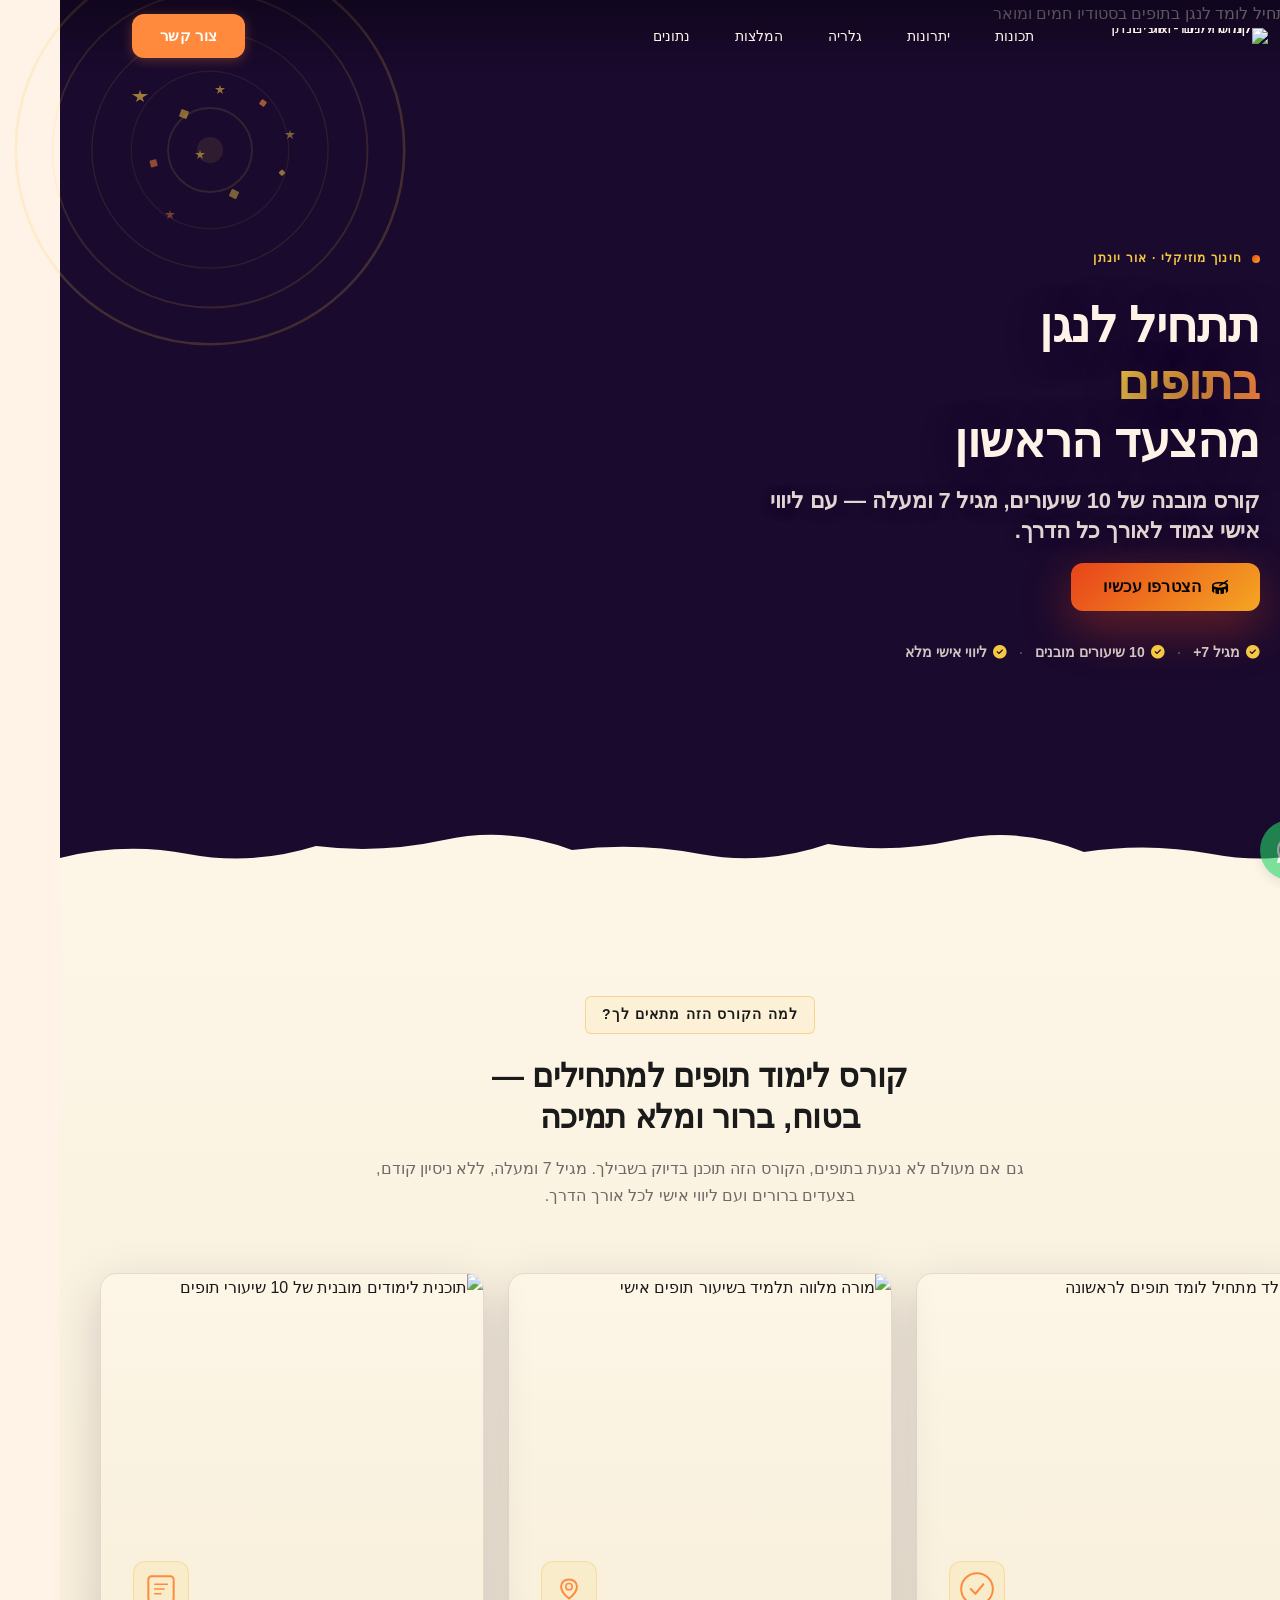
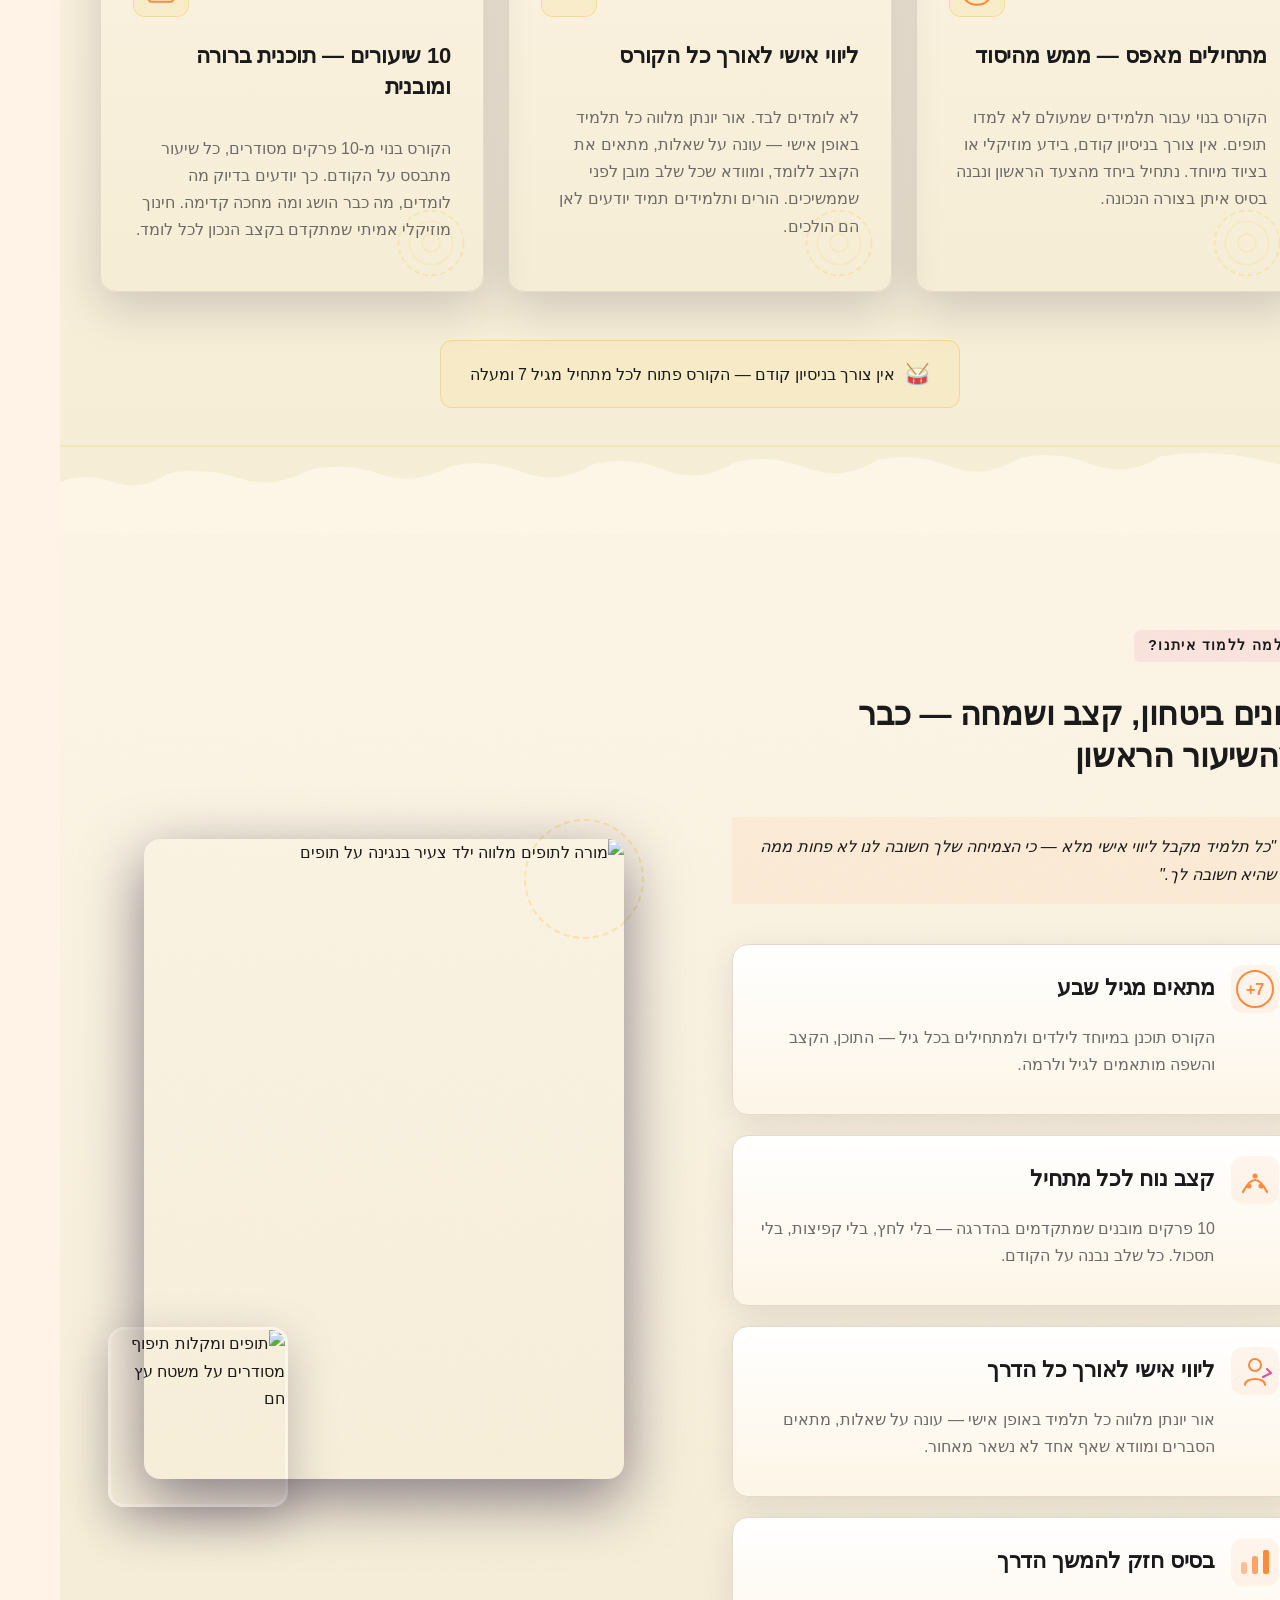
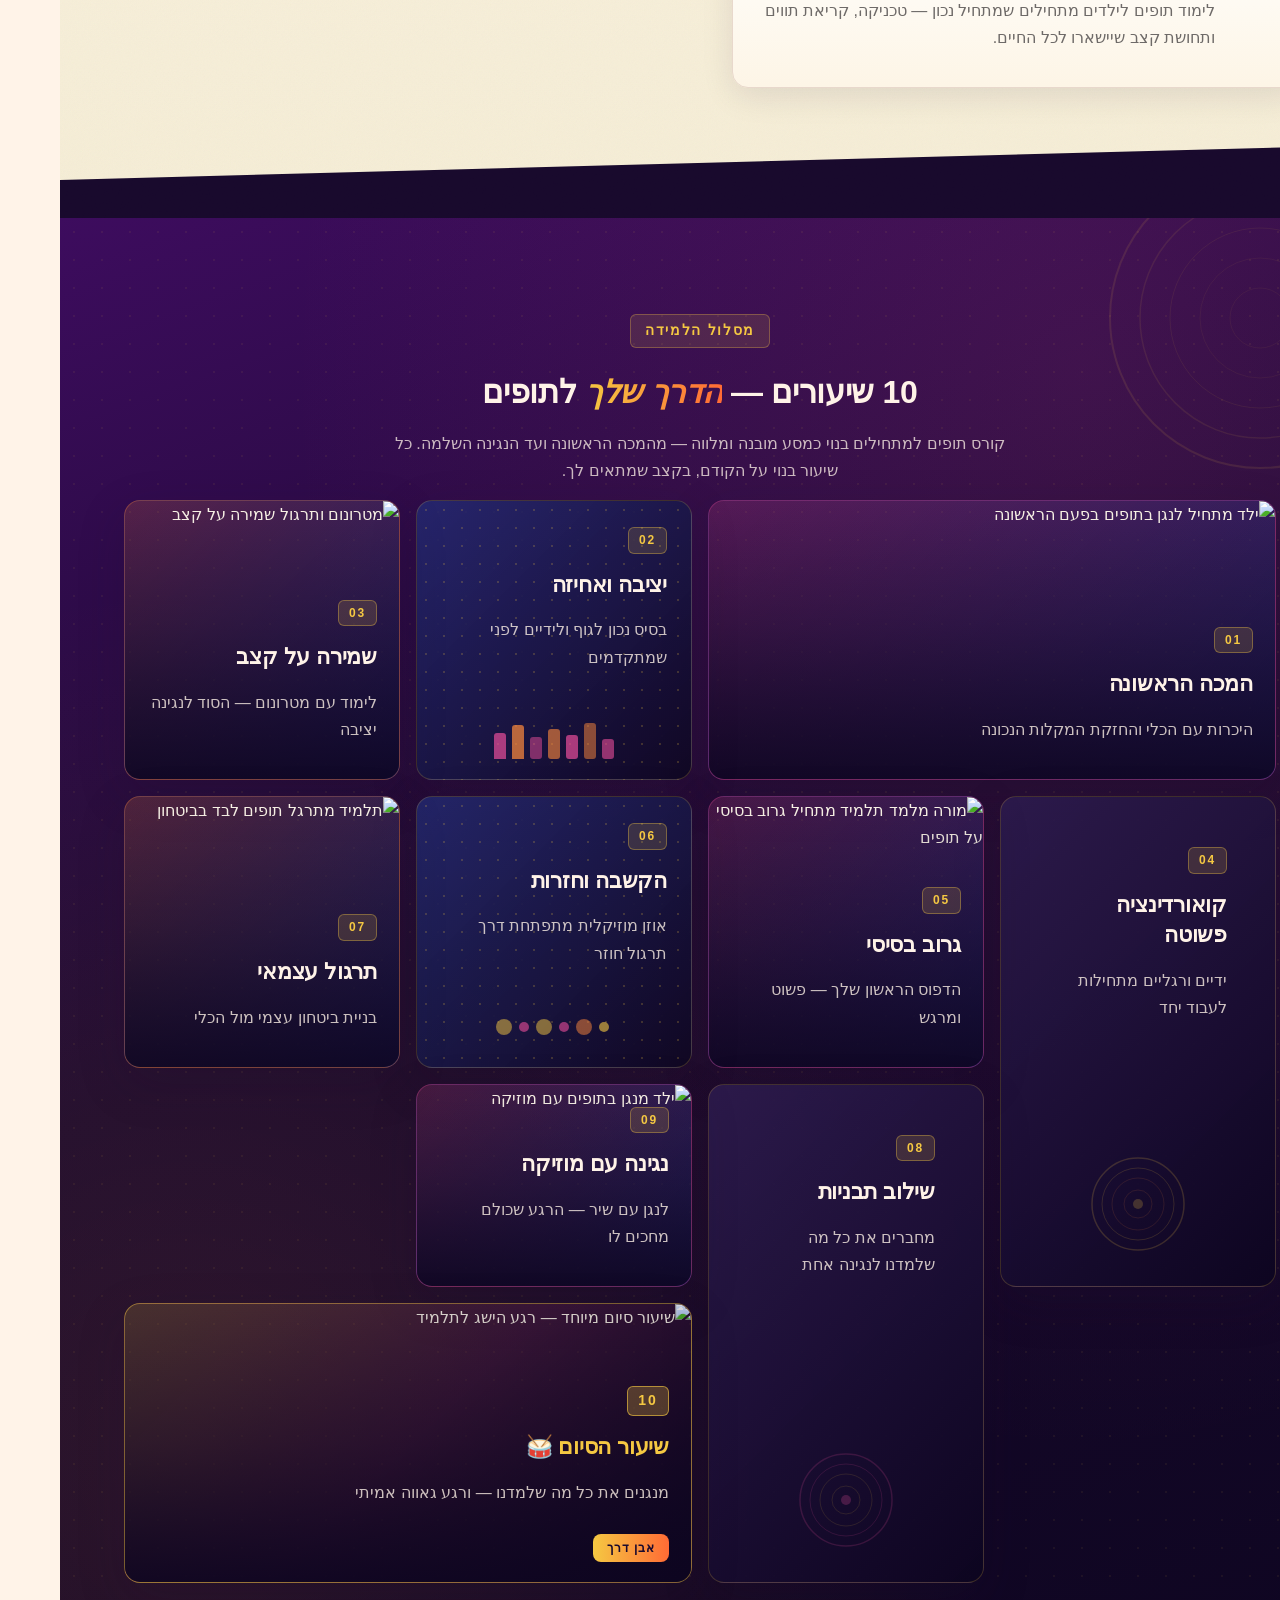
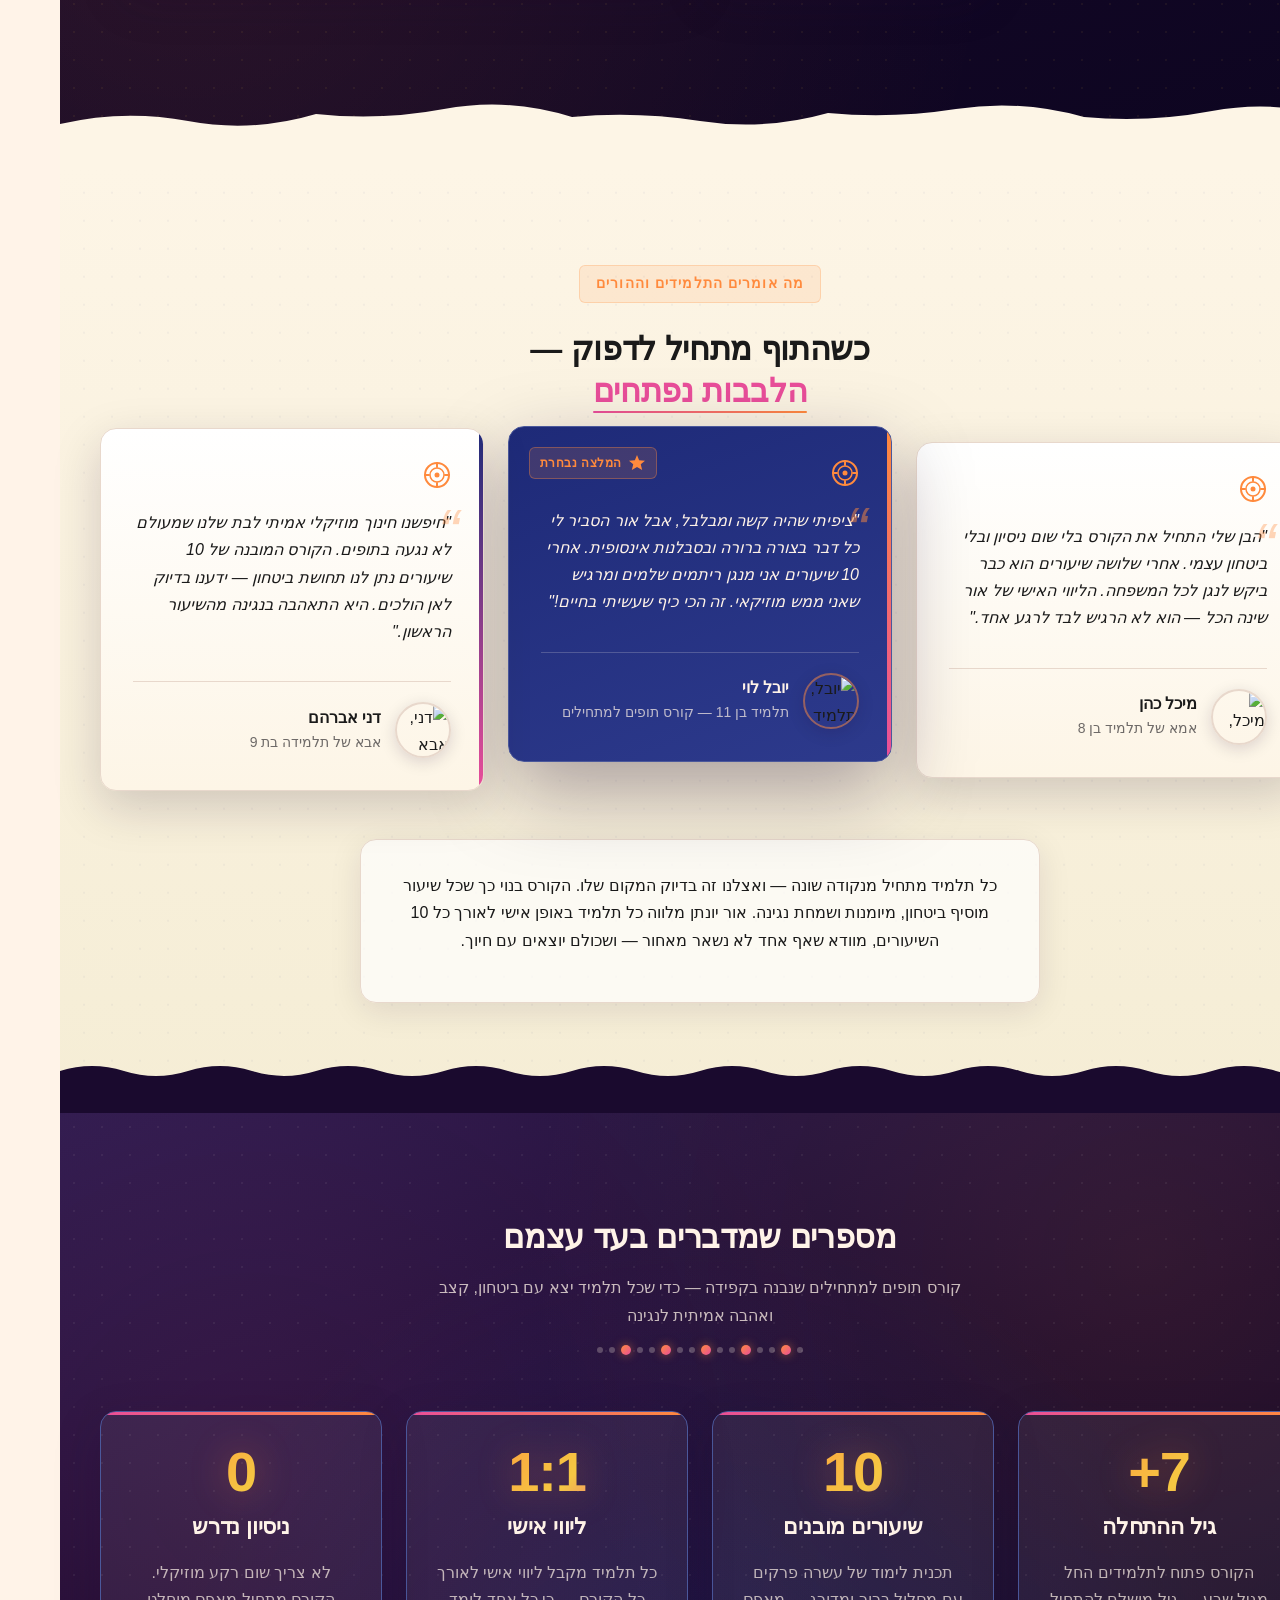
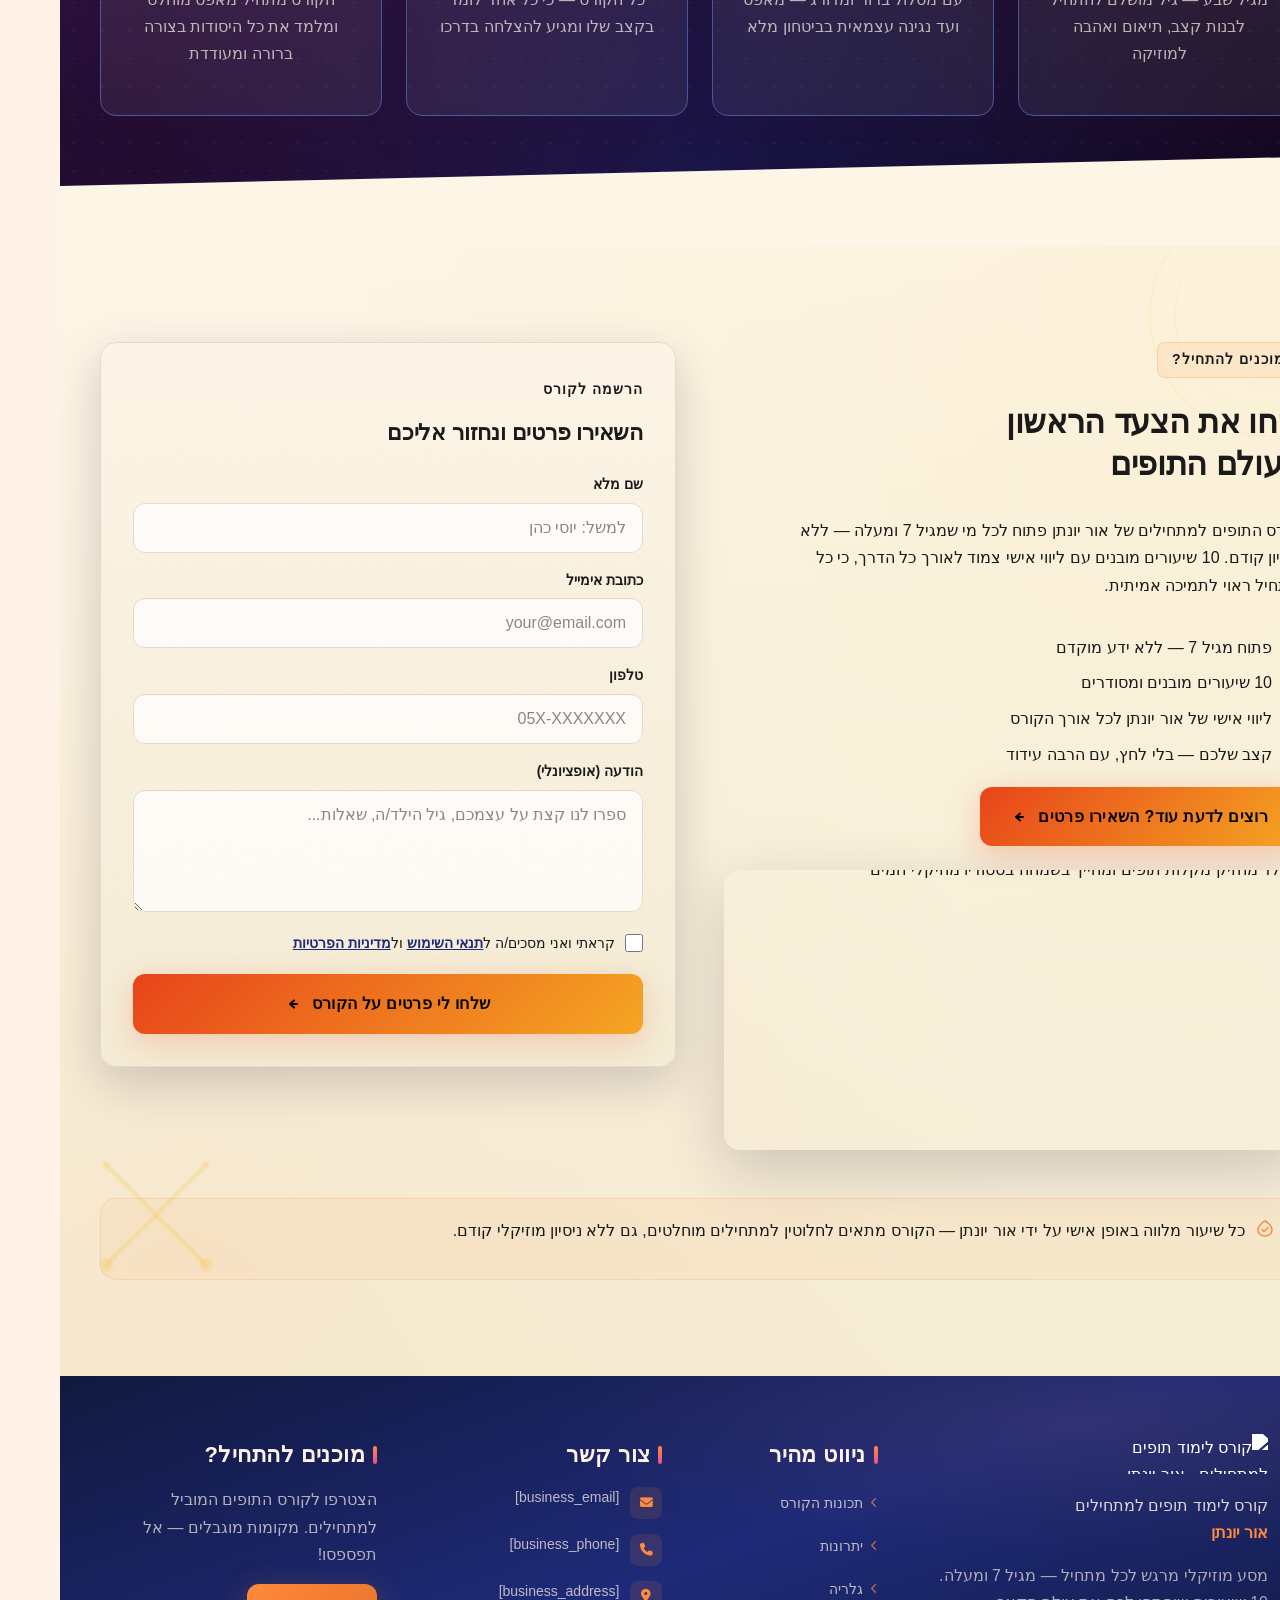
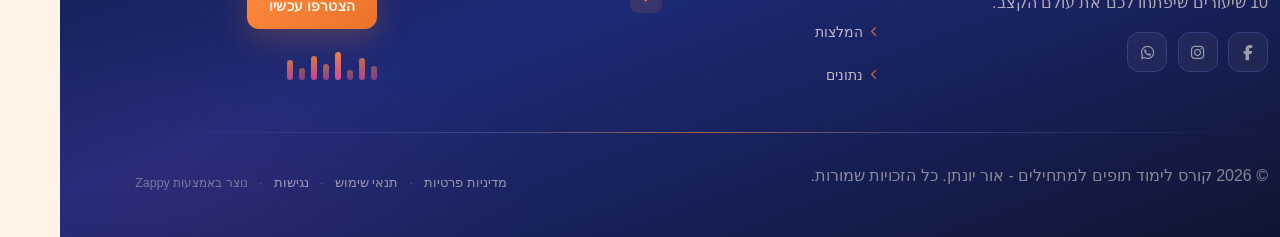
==== commit 5160a91b: "Background sync: Progressive GitHub Sync" ====
--- a/index.html
+++ b/index.html
@@ -769,7 +769,7 @@
     <section id="hero" class="index-hero-section" data-layout-spec="בית-hero" dir="rtl" data-hero-type="fullscreen-scrim">
   <!-- Background Image -->
   <div class="index-hero-bg">
-    <img data-hero-bg="true" data-placeholder="index-hero-image-1" data-context="A young beginner drummer aged 7-10, sitting behind a full drum kit in a warm, dimly lit music studio. The child holds drumsticks mid-strike with a joyful, focused expression. Warm amber and orange stage lighting creates dramatic shadows on the drum skins. Motion blur on the sticks suggests energy and rhythm. The background shows a dark rehearsal room with subtle bokeh lights. Cinematic, aspirational, editorial photography style. Rich textures on the drum heads visible." width="1200" height="700" src="/assets/site-index-hero-image-1.webp" alt="ילד מתחיל לומד לנגן בתופים בסטודיו חמים ומואר" class="index-hero-img">
+    <img data-hero-bg="true" data-placeholder="index-hero-image-1" data-context="A young beginner drummer aged 7-10, sitting behind a full drum kit in a warm, dimly lit music studio. The child holds drumsticks mid-strike with a joyful, focused expression. Warm amber and orange stage lighting creates dramatic shadows on the drum skins. Motion blur on the sticks suggests energy and rhythm. The background shows a dark rehearsal room with subtle bokeh lights. Cinematic, aspirational, editorial photography style. Rich textures on the drum heads visible." width="1200" height="700" src="/assets/site-index-hero-image-1.webp" alt="ילד מתחיל לומד לנגן בתופים בסטודיו חמים ומואר" class="index-hero-img" data-hero-background="true" data-element-type="image" data-element-id="img-1778062446557-y1z0ce93j">
   </div>
 
   <!-- Scrim Overlay -->
@@ -812,7 +812,7 @@
       <!-- H1 -->
       <h1 class="index-hero-h1">
         תתחיל לנגן<br>
-        <span class="index-hero-h1-accent">בתופים</span><br>
+        <span class="index-hero-h1-accent" style="color: rgb(26, 26, 26) !important;">בתופים</span><br>
         מהצעד הראשון
       </h1>
 
@@ -824,30 +824,27 @@
 
       <!-- CTA Buttons -->
       <div class="index-hero-ctas">
-        <a href="#contact" class="index-hero-btn-primary">
+        <a href="https://clickcourse.base44.app/course/69c8248ec569a6082a9ea1d7" class="index-hero-btn-primary btn btn-primary" style="color: rgb(255, 255, 255) !important; outline: none; border-color: transparent !important; background-color: transparent !important; background-image: linear-gradient(135deg, rgb(232, 68, 26), rgb(245, 166, 35)) !important;" data-element-type="button" data-element-id="btn-1778062446504-31a81h44d" data-native-element="true" target="_blank" rel="noopener noreferrer">
           <i class="fa-solid fa-drum"></i>
           הצטרפו עכשיו
         </a>
-        <a href="#curriculum" class="index-hero-btn-secondary">
-          <i class="fa-solid fa-list-ol"></i>
-          צפו ב-10 השיעורים
-        </a>
+        
       </div>
 
       <!-- Reassurance line -->
       <div class="index-hero-reassurance">
         <span class="index-hero-reassurance-item">
-          <i class="fa-solid fa-check-circle"></i>
+          <i class="fa-solid fa-check-circle" data-element-type="icon" data-element-id="icon-1778062446546-40n90i569" data-icon-type="fontawesome"></i>
           מגיל 7+
         </span>
         <span class="index-hero-reassurance-sep" aria-hidden="true">·</span>
         <span class="index-hero-reassurance-item">
-          <i class="fa-solid fa-check-circle"></i>
+          <i class="fa-solid fa-check-circle" data-element-type="icon" data-element-id="icon-1778062446547-xndvd2tcx" data-icon-type="fontawesome"></i>
           10 שיעורים מובנים
         </span>
         <span class="index-hero-reassurance-sep" aria-hidden="true">·</span>
         <span class="index-hero-reassurance-item">
-          <i class="fa-solid fa-check-circle"></i>
+          <i class="fa-solid fa-check-circle" data-element-type="icon" data-element-id="icon-1778062446547-aytwfulk8" data-icon-type="fontawesome"></i>
           ליווי אישי מלא
         </span>
       </div>
